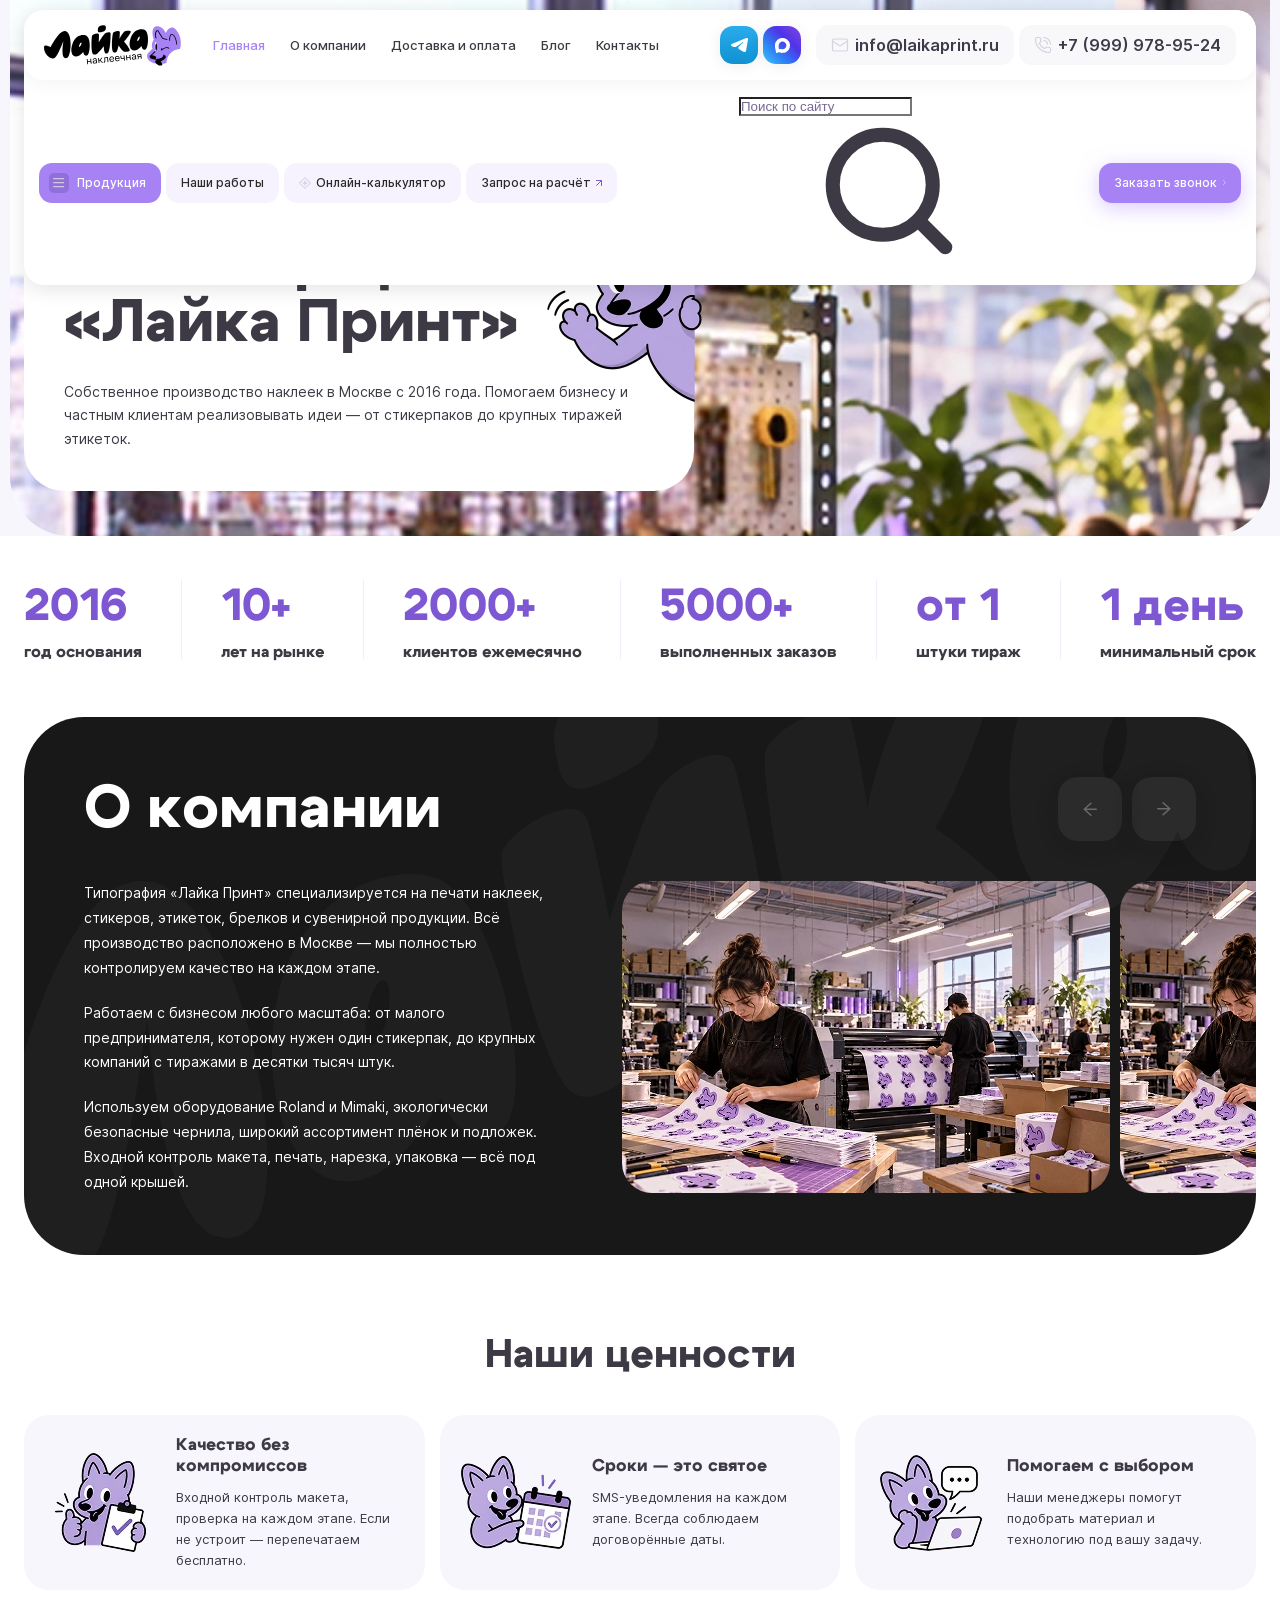
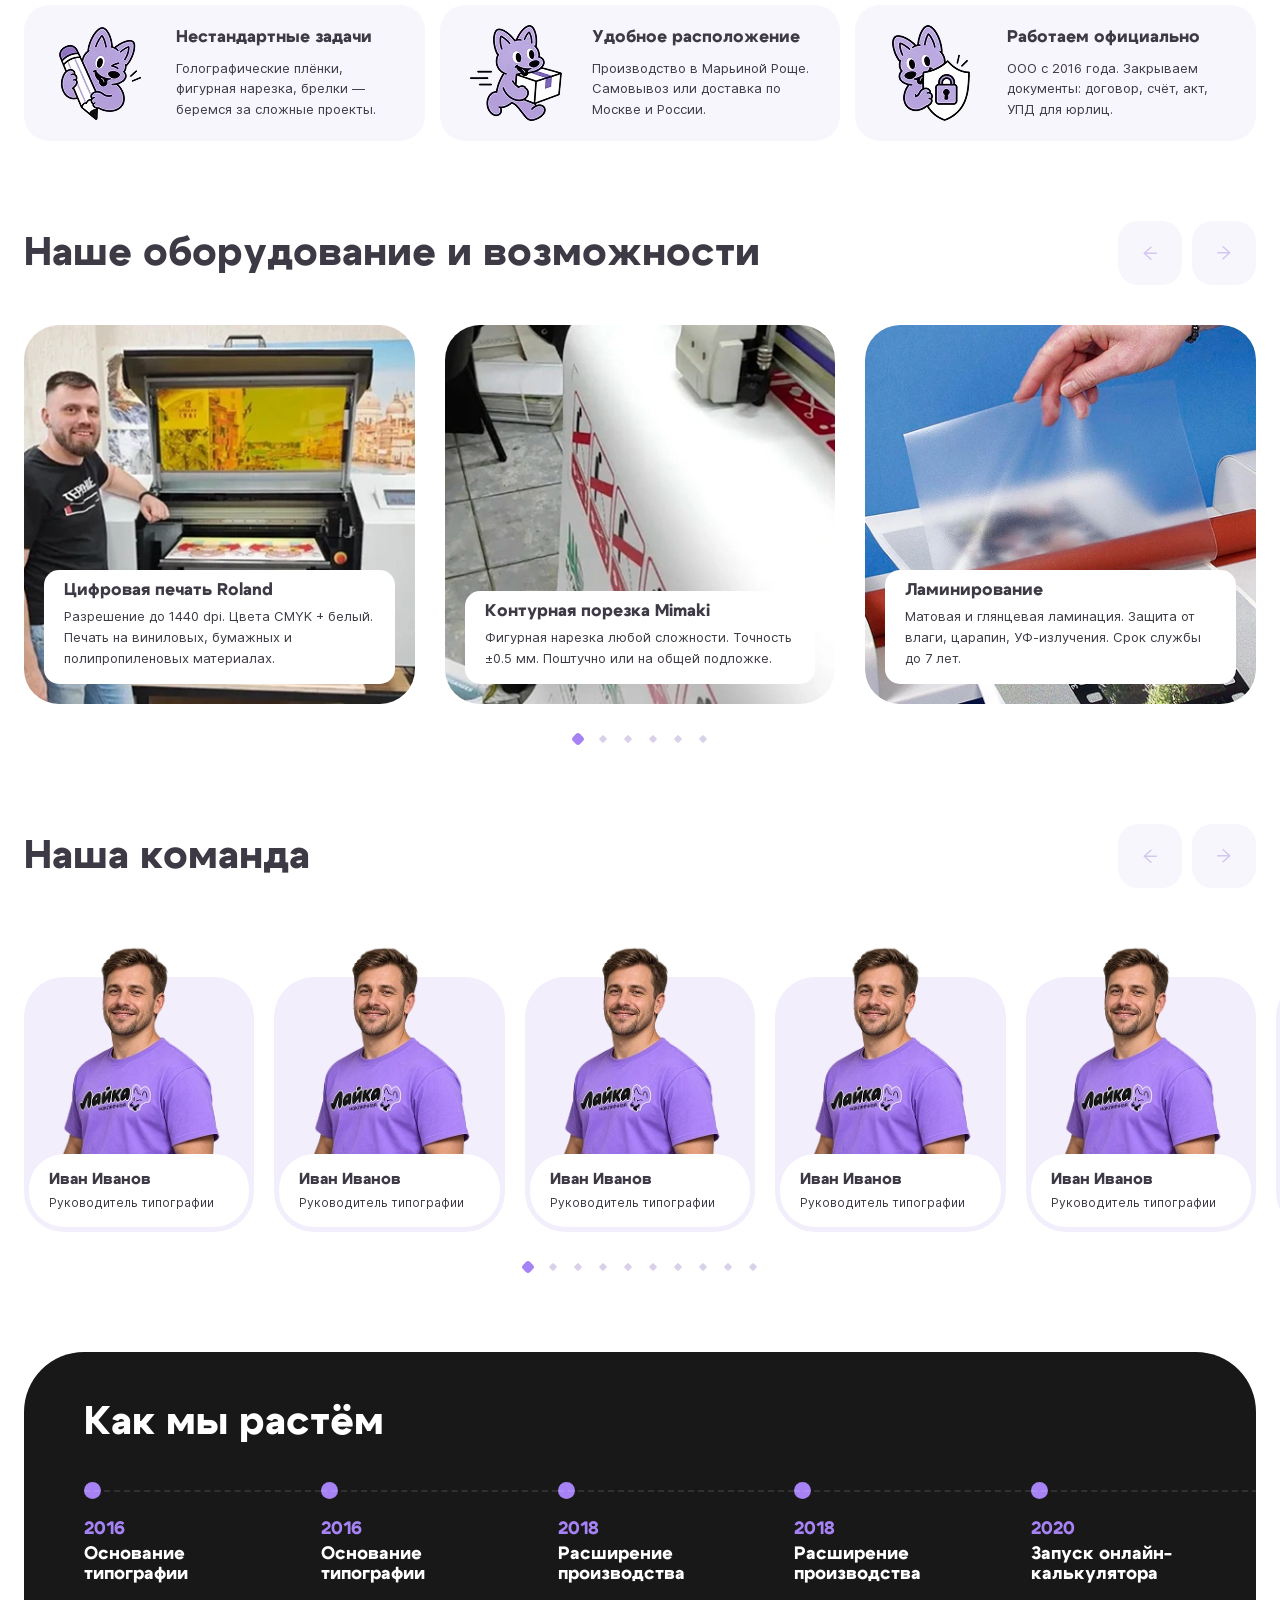
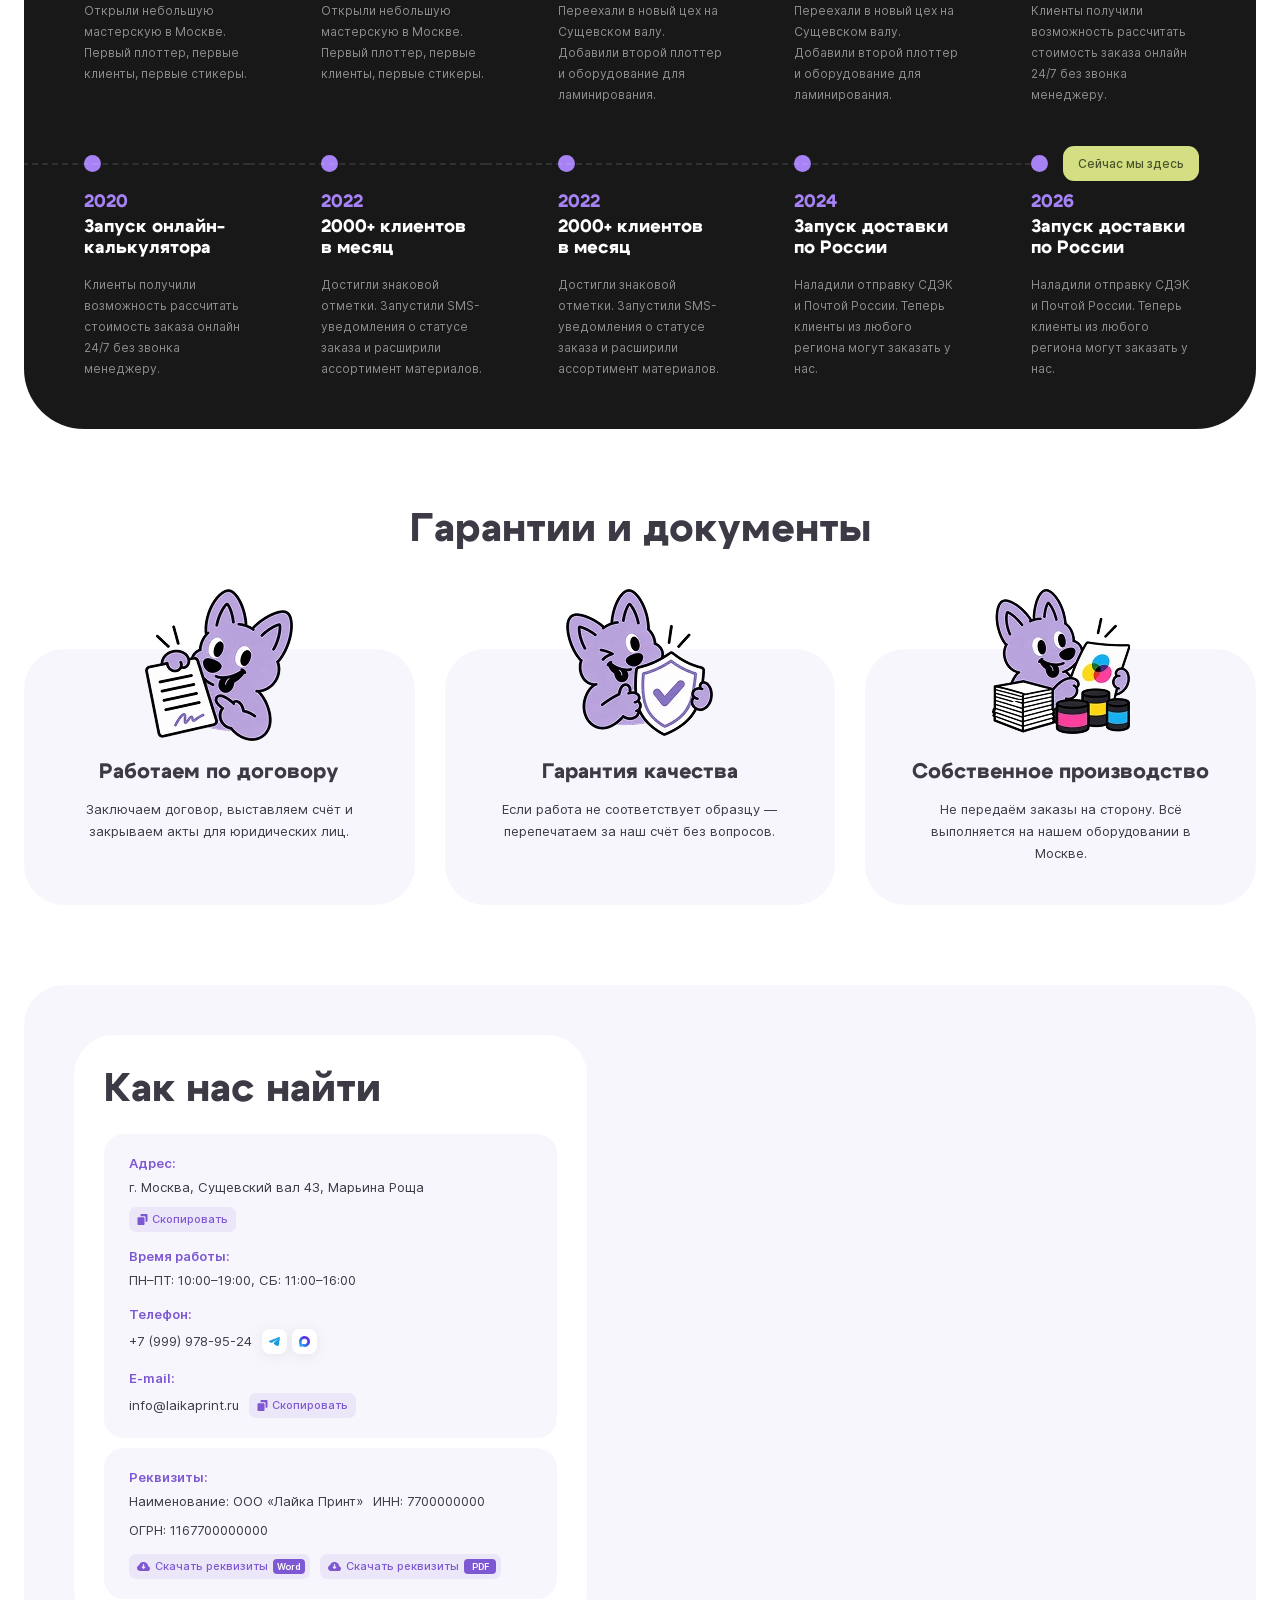
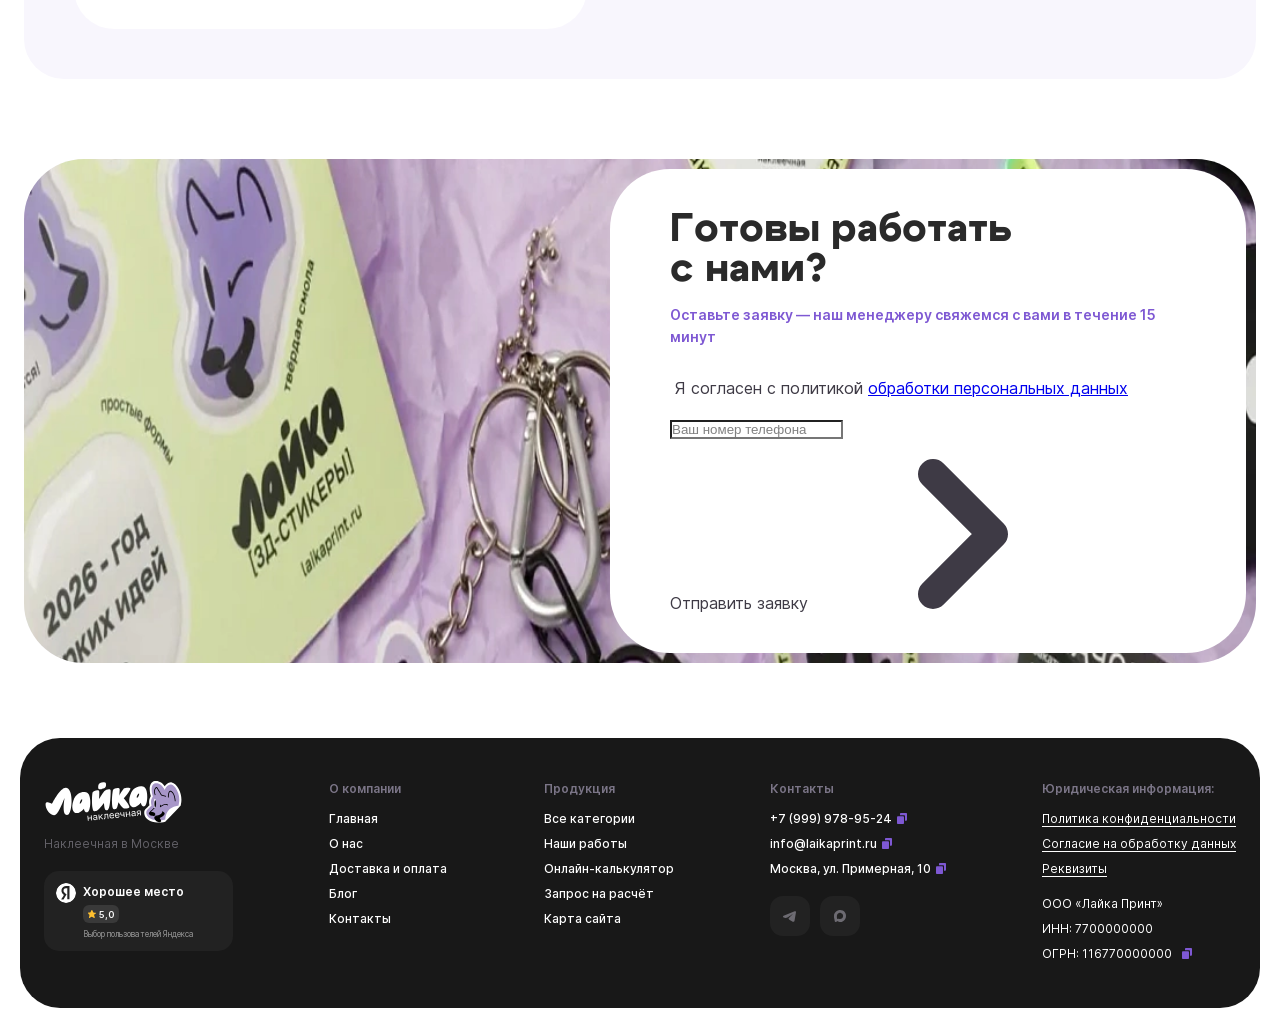
==== about.html @ 9bab4b57 "Initial commit" ====
<!DOCTYPE html>
<html lang="ru">
	<head>
		<meta http-equiv="Content-Type" content="text/html; charset=utf-8">

		<!-- Adapting the page for mobile devices -->
		<meta name="viewport" content="width=device-width, initial-scale=1, maximum-scale=1">

		<!-- Prohibition of phone number recognition -->
		<meta name="format-detection" content="telephone=no">
		<meta name="SKYPE_TOOLBAR" content ="SKYPE_TOOLBAR_PARSER_COMPATIBLE">

		<!-- Page title -->
		<title>Заголовок страницы</title>

		<!-- Meta description -->
		<meta name="description" content="">

		<!-- Meta Keywords -->
		<meta name="keywords" content="">

		<!-- Changing the color of the mobile browser panel -->
		<meta name="msapplication-TileColor" content="#6AB12F">
		<meta name="theme-color" content="#6AB12F">

		<!-- Connecting style files -->
		<link rel="stylesheet" href="css/reset.css">
		<link rel="stylesheet" href="css/swiper-bundle.min.css">
		<link rel="stylesheet" href="css/swiper.css">
		<link rel="stylesheet" href="css/fancybox.css">
		<link rel="stylesheet" href="css/styles.css">
		<link rel="stylesheet" href="assets/css/blocks/about_head.css">
		<link rel="stylesheet" href="assets/css/blocks/stats.css">
		<link rel="stylesheet" href="assets/css/blocks/about_info.css">
		<link rel="stylesheet" href="assets/css/blocks/our_values.css">
		<link rel="stylesheet" href="assets/css/blocks/equipment.css">
		<link rel="stylesheet" href="assets/css/blocks/persons.css">
		<link rel="stylesheet" href="assets/css/blocks/history.css">
		<link rel="stylesheet" href="assets/css/blocks/guarantees.css">
		<link rel="stylesheet" href="assets/css/blocks/contacts_info.css">
		<link rel="stylesheet" href="assets/css/blocks/order_form.css">
		<link rel="stylesheet" href="css/fonts.css">
	</head>

	<body>
		<div class="wrap">
			<div class="main">
				<header class="absolute">
					<div class="cont">
						<div class="data">
							<div class="top">
								<a href="/" class="logo">
									<img src="images/logo.svg" alt="">
								</a>

								<nav class="menu">
									<div class="item">
										<a class="active">Главная</a>
									</div>

									<div class="item">
										<a href="/">О компании</a>
									</div>

									<div class="item">
										<a href="/">Доставка и оплата</a>
									</div>

									<div class="item">
										<a href="/">Блог</a>
									</div>

									<div class="item">
										<a href="/">Контакты</a>
									</div>
								</nav>

								<div class="contacts">
									<div class="messengers">
										<a href="/" target="_blank" rel="noopener nofollow" class="tg_link">
											<svg class="icon"><use xlink:href="images/sprite.svg#ic_tg"></use></svg>
										</a>

										<a href="/" target="_blank" rel="noopener nofollow" class="max_link">
											<svg class="icon"><use xlink:href="images/sprite.svg#ic_max"></use></svg>
										</a>
									</div>

									<div class="email">
										<a href="mailto:info@laikaprint.ru">
											<svg class="icon"><use xlink:href="images/sprite.svg#ic_email"></use></svg>

											<span>info@laikaprint.ru</span>
										</a>
									</div>

									<div class="phone">
										<a href="tel:+7 (999) 978-95-24">
											<svg class="icon"><use xlink:href="images/sprite.svg#ic_phone"></use></svg>

											<span>+7 (999) 978-95-24</span>
										</a>
									</div>
								</div>
							</div>

							<div class="bottom">
								<div class="links">
									<div>
										<button class="link primary"  popovertarget="sub_links_modal1" style="anchor-name: --sub-links-modal-btn;">
											<div class="icon_wrap">
												<svg class="icon"><use xlink:href="images/sprite.svg#ic_menu"></use></svg>

												<svg class="icon"><use xlink:href="images/sprite.svg#ic_close"></use></svg>
											</div>

											<span>Продукция</span>
										</button>

										<div class="sub_links tabs_container" style="position-anchor: --sub-links-modal-btn;" id="sub_links_modal1" popover>
											<div class="tabs">
												<button data-content="#sub_links_tab1" data-level="level1" class="btn active">
													<span>Наклейки</span>

													<svg class="icon"><use xlink:href="images/sprite.svg#ic_arr_hor"></use></svg>
												</button>

												<button data-content="#sub_links_tab2" data-level="level1" class="btn">
													<span>Мерч и сувениры</span>

													<svg class="icon"><use xlink:href="images/sprite.svg#ic_arr_hor"></use></svg>
												</button>

												<button data-content="#sub_links_tab3" data-level="level1" class="btn">
													<span>Печать на одежде</span>

													<svg class="icon"><use xlink:href="images/sprite.svg#ic_arr_hor"></use></svg>
												</button>

												<button data-content="#sub_links_tab2" data-level="level1" class="btn">
													<span>Мерч и сувениры</span>

													<svg class="icon"><use xlink:href="images/sprite.svg#ic_arr_hor"></use></svg>
												</button>

												<button data-content="#sub_links_tab3" data-level="level1" class="btn">
													<span>Печать на одежде</span>

													<svg class="icon"><use xlink:href="images/sprite.svg#ic_arr_hor"></use></svg>
												</button>

												<button data-content="#sub_links_tab2" data-level="level1" class="btn">
													<span>Мерч и сувениры</span>

													<svg class="icon"><use xlink:href="images/sprite.svg#ic_arr_hor"></use></svg>
												</button>

												<button data-content="#sub_links_tab3" data-level="level1" class="btn">
													<span>Печать на одежде</span>

													<svg class="icon"><use xlink:href="images/sprite.svg#ic_arr_hor"></use></svg>
												</button>

												<button data-content="#sub_links_tab2" data-level="level1" class="btn">
													<span>Мерч и сувениры</span>

													<svg class="icon"><use xlink:href="images/sprite.svg#ic_arr_hor"></use></svg>
												</button>

												<button data-content="#sub_links_tab3" data-level="level1" class="btn">
													<span>Печать на одежде</span>

													<svg class="icon"><use xlink:href="images/sprite.svg#ic_arr_hor"></use></svg>
												</button>
											</div>

											<div class="tab_content level1 active" id="sub_links_tab1">
												<div class="block_head row">
													<div class="title size_s">Наклейки</div>

													<a href="/" class="all_link">
														<span>Все наклейки</span>

														<svg class="icon"><use xlink:href="images/sprite.svg#ic_arr_hor"></use></svg>
													</a>
												</div>

												<div class="grid">
													<div class="main_col">
														<div class="catalog">
															<div class="grid_row">
																<a href="/" class="category">
																	<picture class="thumb">
																		<img src="images/tmp/category_thumb1.webp" alt="" loading="lazy" class="cover">
																	</picture>

																	<div class="info">
																		<div class="name">Виниловые наклейки</div>

																		<div class="price">от 250 ₽</div>
																	</div>
																</a>

																<a href="/" class="category">
																	<picture class="thumb">
																		<img src="images/tmp/category_thumb2.webp" alt="" loading="lazy" class="cover">
																	</picture>

																	<div class="info">
																		<div class="name">Объемные 3D-наклейки со смолой</div>

																		<div class="price">от 250 ₽</div>
																	</div>
																</a>

																<a href="/" class="category">
																	<picture class="thumb">
																		<img src="images/tmp/category_thumb3.webp" alt="" loading="lazy" class="cover">
																	</picture>

																	<div class="info">
																		<div class="name">Голографические</div>

																		<div class="price">от 250 ₽</div>
																	</div>
																</a>

																<a href="/" class="category">
																	<picture class="thumb">
																		<img src="images/tmp/category_thumb4.webp" alt="" loading="lazy" class="cover">
																	</picture>

																	<div class="info">
																		<div class="name">Прозрачные</div>

																		<div class="price">от 250 ₽</div>
																	</div>
																</a>

																<a href="/" class="category">
																	<picture class="thumb">
																		<img src="images/tmp/category_thumb5.webp" alt="" loading="lazy" class="cover">
																	</picture>

																	<div class="info">
																		<div class="name">УФ-ДТФ наклейки</div>

																		<div class="price">от 250 ₽</div>
																	</div>
																</a>

																<a href="/" class="category">
																	<picture class="thumb">
																		<img src="images/tmp/category_thumb6.webp" alt="" loading="lazy" class="cover">
																	</picture>

																	<div class="info">
																		<div class="name">Наклейки с логотипом</div>

																		<div class="price">от 250 ₽</div>
																	</div>
																</a>
															</div>
														</div>

														<div class="sub_links_links">
															<div>
																<div class="title">По материалу:</div>

																<div class="items">
																	<div><a href="/">Виниловые</a></div>

																	<div><a href="/">Бумажные</a></div>

																	<div><a href="/">Ламинированные</a></div>

																	<div><a href="/">Прозрачные</a></div>

																	<div><a href="/">Голографические</a></div>

																	<div><a href="/">Светоотражающие</a></div>
																</div>
															</div>

															<div>
																<div class="title">По материалу:</div>

																<div class="items">
																	<div><a href="/">УФ-печать</a></div>

																	<div><a href="/">УФ-ДТФ</a></div>

																	<div><a href="/">Объёмные со смолой</a></div>

																	<div><a href="/">Объёмные стикерпаки</a></div>

																	<div><a href="/">Флексопечать</a></div>
																</div>
															</div>

															<div>
																<div class="title">Форма и резка:</div>

																<div class="items">
																	<div><a href="/">С контурной резкой</a></div>

																	<div><a href="/">Круглые</a></div>

																	<div><a href="/">Овальные</a></div>

																	<div><a href="/">Квадратные</a></div>
																</div>
															</div>

															<div>
																<div class="title">Форма и резка:</div>

																<div class="items">
																	<div><a href="/">Стикеры</a></div>

																	<div><a href="/">Этикетки</a></div>

																	<div><a href="/">Наклейки в рулоне</a></div>

																	<div><a href="/">На стекло и окна</a></div>

																	<div><a href="/">Для маркетплейсов и упаковки</a></div>
																</div>
															</div>
														</div>
													</div>

													<form action="" class="form">
														<picture class="image">
															<img src="images/sub_links_form_img.webp" alt="" loading="lazy">
														</picture>

														<div class="title">Не знаете, какой материал?</div>

														<div class="desc">Пришлите идею,<br> подберём за 15 минут</div>

														<div class="line">
															<div class="field">
																<input type="text" name="" value="" class="input" placeholder="Telegram или телефон">
															</div>
														</div>

														<div class="line">
															<div class="field">
																<input type="text" name="" value="" class="input" placeholder="Что хотите напечатать?">
															</div>
														</div>

														<div class="line agree">
															<div class="field">
																<label class="checkbox">
																	<input type="checkbox" name="agree">

																	<span class="check"></span>

																	<span>Я согласен с политикой <a href="/" target="_blank">обработки персональных данных</a></span>
																</label>
															</div>
														</div>

														<div class="submit">
															<button type="submit" class="submit_btn">
																<span>Отправить заявку</span>

																<span class="icon">
																	<svg><use xlink:href="images/sprite.svg#ic_arr_hor"></use></svg>
																</span>
															</button>
														</div>
													</form>
												</div>
											</div>

											<div class="tab_content level1" id="sub_links_tab2">

											</div>

											<div class="tab_content level1" id="sub_links_tab3">

											</div>
										</div>
									</div>

									<div><a href="/" class="link">
										<span>Наши работы</span>
									</a></div>

									<div><a href="/" class="link">
										<svg class="icon"><use xlink:href="images/sprite.svg#ic_calc"></use></svg>

										<span>Онлайн-калькулятор</span>
									</a></div>

									<div><a href="/" class="link">
										<span>Запрос на расчёт</span>

										<svg class="arrow"><use xlink:href="images/sprite.svg#ic_arrow_diagonal"></use></svg>
									</a></div>
								</div>

								<form action="" class="search">
									<input type="text" name="" value="" class="input" placeholder="Поиск по сайту">

									<button type="submit" class="submit_btn">
										<svg class="icon"><use xlink:href="images/sprite.svg#ic_search"></use></svg>
									</button>
								</form>

								<button class="callback_btn" data-open-modal data-modal="callback_modal">
									<span>Заказать звонок</span>

									<svg class="icon"><use xlink:href="images/sprite.svg#ic_arr_hor"></use></svg>
								</button>
							</div>
						</div>
					</div>
				</header>


				<section class="mob_header mob_header_top">
					<div class="cont">
						<a href="/" class="logo">
							<img src="images/logo.svg" alt="">
						</a>

						<a href="tel:+7 (999) 978-95-24" class="phone_link">
							<svg class="icon"><use xlink:href="images/sprite.svg#ic_phone"></use></svg>
						</a>

						<div class="messengers">
							<a href="/" target="_blank" rel="noopener nofollow" class="tg_link">
								<svg class="icon"><use xlink:href="images/sprite.svg#ic_tg"></use></svg>
							</a>

							<a href="/" target="_blank" rel="noopener nofollow" class="max_link">
								<svg class="icon"><use xlink:href="images/sprite.svg#ic_max"></use></svg>
							</a>
						</div>

						<button class="mob_menu_btn">
							<svg class="icon"><use xlink:href="images/sprite.svg#ic_menu"></use></svg>
						</button>
					</div>
				</section>


				<section class="mob_header mob_header_bottom">
					<div class="cont">
						<div class="location">
							<svg class="icon"><use xlink:href="images/sprite.svg#ic_location"></use></svg>

							<div>
								<div class="address">Москва, ул. Кожевническая, 7</div>
								<div>м. Павелецкая, с 10:00 до 19:00</div>
							</div>
						</div>

						<button class="order_btn" data-open-modal data-modal="callback_modal">
							<span>Заказать звонок</span>

							<svg class="icon"><use xlink:href="images/sprite.svg#ic_arr_hor"></use></svg>
						</button>
					</div>
				</section>


				<section class="mob_menu">
					<div class="sticky">
						<form action="" class="search">
							<input type="text" name="" value="" class="input" placeholder="Поиск по сайту">

							<button type="submit" class="submit_btn">
								<svg class="icon"><use xlink:href="images/sprite.svg#ic_search"></use></svg>
							</button>
						</form>

						<button class="close_btn">
							<svg class="icon"><use xlink:href="images/sprite.svg#ic_close"></use></svg>
						</button>
					</div>

					<div class="scroll">
						<button class="catalog_btn">
							<div class="icon">
								<svg><use xlink:href="images/sprite.svg#ic_menu"></use></svg>
							</div>

							<span>
								<span>Каталог</span>
								<small>Наша продукция, что мы делаем</small>
							</span>

							<svg class="arr"><use xlink:href="images/sprite.svg#ic_arr_hor"></use></svg>
						</button>

						<div class="menu">
							<div><a href="/">
								<span>Наши работы</span>

								<svg class="arr"><use xlink:href="images/sprite.svg#ic_arr_hor"></use></svg>
							</a></div>

							<div><a href="/">
								<span>Онлайн-калькулятор</span>

								<svg class="arr"><use xlink:href="images/sprite.svg#ic_arr_hor"></use></svg>
							</a></div>

							<div><button>
								<span>Запрос на расчёт</span>

								<svg class="arr"><use xlink:href="images/sprite.svg#ic_arr_hor"></use></svg>
							</button></div>

							<div class="divider"></div>

							<div><a href="/">
								<span>Главная</span>

								<svg class="arr"><use xlink:href="images/sprite.svg#ic_arr_hor"></use></svg>
							</a></div>

							<div><a href="/">
								<span>О компании</span>

								<svg class="arr"><use xlink:href="images/sprite.svg#ic_arr_hor"></use></svg>
							</a></div>

							<div><a href="/">
								<span>Контакты</span>

								<svg class="arr"><use xlink:href="images/sprite.svg#ic_arr_hor"></use></svg>
							</a></div>

							<div><a href="/">
								<span>Доставка и оплата</span>

								<svg class="arr"><use xlink:href="images/sprite.svg#ic_arr_hor"></use></svg>
							</a></div>

							<div><a href="/">
								<span>Блог</span>

								<svg class="arr"><use xlink:href="images/sprite.svg#ic_arr_hor"></use></svg>
							</a></div>
						</div>

						<div class="contacts">
							<div class="phone">
								<a href="tel:+7 (999) 978-95-24">
									<svg class="icon"><use xlink:href="images/sprite.svg#ic_phone2"></use></svg>

									<span>+7 (999) 978-95-24</span>

									<svg class="arr"><use xlink:href="images/sprite.svg#ic_arr_hor"></use></svg>
								</a>
							</div>

							<div class="email">
								<a href="mailto:info@laikaprint.ru">
									<svg class="icon"><use xlink:href="images/sprite.svg#ic_email2"></use></svg>

									<span>info@laikaprint.ru</span>

									<svg class="arr"><use xlink:href="images/sprite.svg#ic_arr_hor"></use></svg>
								</a>
							</div>

							<div class="location">
								<svg class="icon"><use xlink:href="images/sprite.svg#ic_location"></use></svg>

								<div>
									<span class="address">Москва, ул. Кожевническая, 7</span>

									<span>м. Павелецкая, с 10:00 до 19:00</span>
								</div>
							</div>

							<button class="btn">
								<span>Рассчитать заказ</span>

								<span class="icon">
									<svg><use xlink:href="images/sprite.svg#ic_arr_hor"></use></svg>
								</span>
							</button>
						</div>
					</div>

					<div class="catalog_inner">
						<button class="back_btn">
							<span class="icon">
								<svg><use xlink:href="images/sprite.svg#ic_arrow_hor"></use></svg>
							</span>

							<span>Вернуться назад</span>
						</button>

						<div class="items">
							<div>
								<a href="#" class="btn">
									<picture class="icon">
										<img src="images/tmp/ic_catalog_inner1.svg" alt="" loading="lazy">
									</picture>

									<span>
										<span>Наклейки</span>
										<small>Смотреть раздел</small>
									</span>

									<svg class="arr"><use xlink:href="images/sprite.svg#ic_arr_hor"></use></svg>
								</a>

								<div class="sub">
									<button class="back_btn">
										<span class="icon">
											<svg><use xlink:href="images/sprite.svg#ic_arrow_hor"></use></svg>
										</span>

										<span>Вернуться назад</span>
									</button>

									<div class="title">Наклейки</div>

									<div class="grid_row">
										<a href="/" class="category">
											<picture class="thumb">
												<img src="images/tmp/category_thumb1.webp" alt="" loading="lazy" class="cover">
											</picture>

											<div class="info">
												<div class="name">Виниловые наклейки</div>
											</div>
										</a>

										<a href="/" class="category">
											<picture class="thumb">
												<img src="images/tmp/category_thumb2.webp" alt="" loading="lazy" class="cover">
											</picture>

											<div class="info">
												<div class="name">Объемные 3D-наклейки со смолой</div>
											</div>
										</a>

										<a href="/" class="category">
											<picture class="thumb">
												<img src="images/tmp/category_thumb3.webp" alt="" loading="lazy" class="cover">
											</picture>

											<div class="info">
												<div class="name">Голографические</div>
											</div>
										</a>

										<a href="/" class="category">
											<picture class="thumb">
												<img src="images/tmp/category_thumb4.webp" alt="" loading="lazy" class="cover">
											</picture>

											<div class="info">
												<div class="name">Прозрачные</div>
											</div>
										</a>

										<a href="/" class="category">
											<picture class="thumb">
												<img src="images/tmp/category_thumb5.webp" alt="" loading="lazy" class="cover">
											</picture>

											<div class="info">
												<div class="name">УФ-ДТФ наклейки</div>
											</div>
										</a>

										<a href="/" class="category">
											<picture class="thumb">
												<img src="images/tmp/category_thumb6.webp" alt="" loading="lazy" class="cover">
											</picture>

											<div class="info">
												<div class="name">Наклейки с логотипом</div>
											</div>
										</a>
									</div>

									<div class="section">
										<div class="name">По материалу:</div>

										<div class="items">
											<div><a href="/">
												<span>Виниловые</span>

												<svg class="arr"><use xlink:href="images/sprite.svg#ic_arr_hor"></use></svg>
											</a></div>

											<div><a href="/">
												<span>Прозрачные</span>

												<svg class="arr"><use xlink:href="images/sprite.svg#ic_arr_hor"></use></svg>
											</a></div>

											<div><a href="/">
												<span>Бумажные</span>

												<svg class="arr"><use xlink:href="images/sprite.svg#ic_arr_hor"></use></svg>
											</a></div>

											<div><a href="/">
												<span>Голографические</span>

												<svg class="arr"><use xlink:href="images/sprite.svg#ic_arr_hor"></use></svg>
											</a></div>

											<div><a href="/">
												<span>Ламинированные</span>

												<svg class="arr"><use xlink:href="images/sprite.svg#ic_arr_hor"></use></svg>
											</a></div>

											<div><a href="/">
												<span>Светоотражающие</span>

												<svg class="arr"><use xlink:href="images/sprite.svg#ic_arr_hor"></use></svg>
											</a></div>
										</div>
									</div>

									<div class="section">
										<div class="name">По материалу:</div>

										<div class="items">
											<div><a href="/">
												<span>Виниловые</span>

												<svg class="arr"><use xlink:href="images/sprite.svg#ic_arr_hor"></use></svg>
											</a></div>

											<div><a href="/">
												<span>Прозрачные</span>

												<svg class="arr"><use xlink:href="images/sprite.svg#ic_arr_hor"></use></svg>
											</a></div>

											<div><a href="/">
												<span>Бумажные</span>

												<svg class="arr"><use xlink:href="images/sprite.svg#ic_arr_hor"></use></svg>
											</a></div>

											<div><a href="/">
												<span>Голографические</span>

												<svg class="arr"><use xlink:href="images/sprite.svg#ic_arr_hor"></use></svg>
											</a></div>

											<div><a href="/">
												<span>Ламинированные</span>

												<svg class="arr"><use xlink:href="images/sprite.svg#ic_arr_hor"></use></svg>
											</a></div>

											<div><a href="/">
												<span>Светоотражающие</span>

												<svg class="arr"><use xlink:href="images/sprite.svg#ic_arr_hor"></use></svg>
											</a></div>
										</div>
									</div>

									<div class="section">
										<div class="name">По материалу:</div>

										<div class="items">
											<div><a href="/">
												<span>Виниловые</span>

												<svg class="arr"><use xlink:href="images/sprite.svg#ic_arr_hor"></use></svg>
											</a></div>

											<div><a href="/">
												<span>Прозрачные</span>

												<svg class="arr"><use xlink:href="images/sprite.svg#ic_arr_hor"></use></svg>
											</a></div>

											<div><a href="/">
												<span>Бумажные</span>

												<svg class="arr"><use xlink:href="images/sprite.svg#ic_arr_hor"></use></svg>
											</a></div>

											<div><a href="/">
												<span>Голографические</span>

												<svg class="arr"><use xlink:href="images/sprite.svg#ic_arr_hor"></use></svg>
											</a></div>

											<div><a href="/">
												<span>Ламинированные</span>

												<svg class="arr"><use xlink:href="images/sprite.svg#ic_arr_hor"></use></svg>
											</a></div>

											<div><a href="/">
												<span>Светоотражающие</span>

												<svg class="arr"><use xlink:href="images/sprite.svg#ic_arr_hor"></use></svg>
											</a></div>
										</div>
									</div>
								</div>
							</div>

							<div>
								<a href="#" class="btn">
									<picture class="icon">
										<img src="images/tmp/ic_catalog_inner2.svg" alt="" loading="lazy">
									</picture>

									<span>
										<span>Визитки</span>
										<small>Смотреть раздел</small>
									</span>

									<svg class="arr"><use xlink:href="images/sprite.svg#ic_arr_hor"></use></svg>
								</a>
							</div>

							<div>
								<a href="#" class="btn">
									<picture class="icon">
										<img src="images/tmp/ic_catalog_inner3.svg" alt="" loading="lazy">
									</picture>

									<span>
										<span>Полиграфия</span>
										<small>Смотреть раздел</small>
									</span>

									<svg class="arr"><use xlink:href="images/sprite.svg#ic_arr_hor"></use></svg>
								</a>
							</div>

							<div>
								<a href="#" class="btn">
									<picture class="icon">
										<img src="images/tmp/ic_catalog_inner4.svg" alt="" loading="lazy">
									</picture>

									<span>
										<span>Коробка</span>
										<small>Смотреть раздел</small>
									</span>

									<svg class="arr"><use xlink:href="images/sprite.svg#ic_arr_hor"></use></svg>
								</a>
							</div>
						</div>
					</div>
				</section>


				<section class="about_head">
					<div class="cont">
						<div class="breadcrumbs">
							<a href="/">Главная страница</a>

							<span class="sep">/</span>

							<span class="current">Печать наклеек</span>
						</div>

						<div class="data">
							<div class="title">О типографии<br> «Лайка Принт»</div>

							<div class="desc">
								<p>Собственное производство наклеек в Москве с 2016 года. Помогаем бизнесу и частным клиентам реализовывать идеи — от стикерпаков до крупных тиражей этикеток.</p>
							</div>

							<picture class="image">
								<img src="images/about_head_img.webp" alt="" loading="lazy" class="cover">
							</picture>
						</div>
					</div>

					<picture class="bg">
						<source media="(max-width: 1023px)" srcset="images/tmp/bg_about_head_mob.webp">

						<img src="images/tmp/bg_about_head.webp" alt="" fetchpriority="high" class="cover">
					</picture>
				</section>


				<section class="stats">
					<div class="cont">
						<div class="row">
							<div class="item">
								<div class="val">2016</div>

								<div class="desc">год<br> основания</div>
							</div>

							<div class="sep"></div>

							<div class="item">
								<div class="val">10+</div>

								<div class="desc">лет<br> на рынке</div>
							</div>

							<div class="sep"></div>

							<div class="item">
								<div class="val">2000+</div>

								<div class="desc">клиентов<br> ежемесячно</div>
							</div>

							<div class="sep"></div>

							<div class="item">
								<div class="val">5000+</div>

								<div class="desc">выполненных<br> заказов</div>
							</div>

							<div class="sep"></div>

							<div class="item">
								<div class="val">от 1</div>

								<div class="desc">штуки<br> тираж</div>
							</div>

							<div class="sep"></div>

							<div class="item">
								<div class="val">1 день</div>

								<div class="desc">минимальный<br> срок</div>
							</div>
						</div>
					</div>
				</section>


				<section class="about_info block">
					<div class="cont">
						<div class="data">
							<div class="block_head row">
								<div class="title size_l">О компании</div>

								<div class="swiper-controls">
									<button class="swiper-button-prev">
										<svg class="icon"><use xlink:href="images/sprite.svg#ic_arrow_hor"></use></svg>
									</button>

									<button class="swiper-button-next">
										<svg class="icon"><use xlink:href="images/sprite.svg#ic_arrow_hor"></use></svg>
									</button>
								</div>
							</div>

							<div class="grid">
								<div class="text_block">
									<p>Типография «Лайка Принт» специализируется на печати наклеек, стикеров, этикеток, брелков и сувенирной продукции. Всё производство расположено в Москве — мы полностью контролируем качество на каждом этапе.</p>

									<p>Работаем с бизнесом любого масштаба: от малого предпринимателя, которому нужен один стикерпак, до крупных компаний с тиражами в десятки тысяч штук.</p>

									<p>Используем оборудование Roland и Mimaki, экологически безопасные чернила, широкий ассортимент плёнок и подложек. Входной контроль макета, печать, нарезка, упаковка — всё под одной крышей.</p>
								</div>

								<div class="swiper">
									<div class="swiper-wrapper">
										<div class="swiper-slide">
											<picture class="thumb">
												<img src="images/tmp/about_info_img.webp" alt="" loading="lazy" class="cover">
											</picture>
										</div>

										<div class="swiper-slide">
											<picture class="thumb">
												<img src="images/tmp/about_info_img.webp" alt="" loading="lazy" class="cover">
											</picture>
										</div>

										<div class="swiper-slide">
											<picture class="thumb">
												<img src="images/tmp/about_info_img.webp" alt="" loading="lazy" class="cover">
											</picture>
										</div>
									</div>

									<div class="swiper-pagination"></div>
								</div>
							</div>

							<picture class="bg">
								<img src="images/bg_about_info.svg" alt="" loading="lazy">
							</picture>
						</div>
					</div>
				</section>


				<section class="our_values block">
					<div class="cont">
						<div class="block_head center">
							<div class="title">Наши ценности</div>
						</div>

						<div class="grid_row">
							<div class="item">
								<picture class="icon">
									<img src="images/ic_our_values1.webp" alt="" loading="lazy">
								</picture>

								<div>
									<div class="name">Качество без компромиссов</div>

									<div class="desc">
										<p>Входной контроль макета, проверка на каждом этапе.  Если не устроит — перепечатаем бесплатно.</p>
									</div>
								</div>
							</div>

							<div class="item">
								<picture class="icon">
									<img src="images/ic_our_values2.webp" alt="" loading="lazy">
								</picture>

								<div>
									<div class="name">Сроки — это святое</div>

									<div class="desc">
										<p>SMS-уведомления на каждом этапе. Всегда соблюдаем договорённые даты.</p>
									</div>
								</div>
							</div>

							<div class="item">
								<picture class="icon">
									<img src="images/ic_our_values3.webp" alt="" loading="lazy">
								</picture>

								<div>
									<div class="name">Помогаем с выбором</div>

									<div class="desc">
										<p>Наши менеджеры помогут подобрать материал и технологию под вашу задачу.</p>
									</div>
								</div>
							</div>

							<div class="item">
								<picture class="icon">
									<img src="images/ic_our_values4.webp" alt="" loading="lazy">
								</picture>

								<div>
									<div class="name">Нестандартные задачи</div>

									<div class="desc">
										<p>Голографические плёнки, фигурная нарезка, брелки — беремся за сложные проекты.</p>
									</div>
								</div>
							</div>

							<div class="item">
								<picture class="icon">
									<img src="images/ic_our_values5.webp" alt="" loading="lazy">
								</picture>

								<div>
									<div class="name">Удобное расположение</div>

									<div class="desc">
										<p>Производство в Марьиной Роще. Самовывоз или доставка по Москве и России.</p>
									</div>
								</div>
							</div>

							<div class="item">
								<picture class="icon">
									<img src="images/ic_our_values6.webp" alt="" loading="lazy">
								</picture>

								<div>
									<div class="name">Работаем официально</div>

									<div class="desc">
										<p>ООО с 2016 года. Закрываем документы: договор, счёт, акт, УПД для юрлиц.</p>
									</div>
								</div>
							</div>
						</div>
					</div>
				</section>


				<section class="equipment block">
					<div class="cont">
						<div class="block_head row">
							<div class="title">Наше оборудование и возможности</div>

							<div class="swiper-controls">
								<button class="swiper-button-prev">
									<svg class="icon"><use xlink:href="images/sprite.svg#ic_arrow_hor"></use></svg>
								</button>

								<button class="swiper-button-next">
									<svg class="icon"><use xlink:href="images/sprite.svg#ic_arrow_hor"></use></svg>
								</button>
							</div>
						</div>

						<div class="swiper">
							<div class="swiper-wrapper">
								<div class="swiper-slide">
									<div class="item">
										<picture class="thumb">
											<img src="images/tmp/equipment_thumb1.webp" alt="" loading="lazy" class="cover">
										</picture>

										<div class="info">
											<div class="name">Цифровая печать Roland</div>

											<div class="desc">
												<p>Разрешение до 1440 dpi. Цвета CMYK + белый. Печать на виниловых, бумажных и полипропиленовых материалах.</p>
											</div>
										</div>
									</div>
								</div>

								<div class="swiper-slide">
									<div class="item">
										<picture class="thumb">
											<img src="images/tmp/equipment_thumb2.webp" alt="" loading="lazy" class="cover">
										</picture>

										<div class="info">
											<div class="name">Контурная порезка Mimaki</div>

											<div class="desc">
												<p>Фигурная нарезка любой сложности. Точность ±0.5 мм. Поштучно или на общей подложке.</p>
											</div>
										</div>
									</div>
								</div>

								<div class="swiper-slide">
									<div class="item">
										<picture class="thumb">
											<img src="images/tmp/equipment_thumb3.webp" alt="" loading="lazy" class="cover">
										</picture>

										<div class="info">
											<div class="name">Ламинирование</div>

											<div class="desc">
												<p>Матовая и глянцевая ламинация. Защита от влаги, царапин, УФ-излучения. Срок службы до 7 лет.</p>
											</div>
										</div>
									</div>
								</div>

								<div class="swiper-slide">
									<div class="item">
										<picture class="thumb">
											<img src="images/tmp/equipment_thumb1.webp" alt="" loading="lazy" class="cover">
										</picture>

										<div class="info">
											<div class="name">Цифровая печать Roland</div>

											<div class="desc">
												<p>Разрешение до 1440 dpi. Цвета CMYK + белый. Печать на виниловых, бумажных и полипропиленовых материалах.</p>
											</div>
										</div>
									</div>
								</div>

								<div class="swiper-slide">
									<div class="item">
										<picture class="thumb">
											<img src="images/tmp/equipment_thumb2.webp" alt="" loading="lazy" class="cover">
										</picture>

										<div class="info">
											<div class="name">Контурная порезка Mimaki</div>

											<div class="desc">
												<p>Фигурная нарезка любой сложности. Точность ±0.5 мм. Поштучно или на общей подложке.</p>
											</div>
										</div>
									</div>
								</div>

								<div class="swiper-slide">
									<div class="item">
										<picture class="thumb">
											<img src="images/tmp/equipment_thumb3.webp" alt="" loading="lazy" class="cover">
										</picture>

										<div class="info">
											<div class="name">Ламинирование</div>

											<div class="desc">
												<p>Матовая и глянцевая ламинация. Защита от влаги, царапин, УФ-излучения. Срок службы до 7 лет.</p>
											</div>
										</div>
									</div>
								</div>
							</div>

							<div class="swiper-pagination"></div>
						</div>
					</div>
				</section>


				<section class="persons block">
					<div class="cont">
						<div class="block_head row">
							<div class="title">Наша команда</div>

							<div class="swiper-controls">
								<button class="swiper-button-prev">
									<svg class="icon"><use xlink:href="images/sprite.svg#ic_arrow_hor"></use></svg>
								</button>

								<button class="swiper-button-next">
									<svg class="icon"><use xlink:href="images/sprite.svg#ic_arrow_hor"></use></svg>
								</button>
							</div>
						</div>

						<div class="swiper">
							<div class="swiper-wrapper">
								<div class="swiper-slide">
									<div class="person">
										<picture class="photo">
											<img src="images/tmp/person_photo.webp" alt="" loading="lazy">
										</picture>

										<div class="info">
											<div class="name">Иван Иванов</div>

											<div class="post">Руководитель типографии</div>
										</div>
									</div>
								</div>

								<div class="swiper-slide">
									<div class="person">
										<picture class="photo">
											<img src="images/tmp/person_photo.webp" alt="" loading="lazy">
										</picture>

										<div class="info">
											<div class="name">Иван Иванов</div>

											<div class="post">Руководитель типографии</div>
										</div>
									</div>
								</div>

								<div class="swiper-slide">
									<div class="person">
										<picture class="photo">
											<img src="images/tmp/person_photo.webp" alt="" loading="lazy">
										</picture>

										<div class="info">
											<div class="name">Иван Иванов</div>

											<div class="post">Руководитель типографии</div>
										</div>
									</div>
								</div>

								<div class="swiper-slide">
									<div class="person">
										<picture class="photo">
											<img src="images/tmp/person_photo.webp" alt="" loading="lazy">
										</picture>

										<div class="info">
											<div class="name">Иван Иванов</div>

											<div class="post">Руководитель типографии</div>
										</div>
									</div>
								</div>

								<div class="swiper-slide">
									<div class="person">
										<picture class="photo">
											<img src="images/tmp/person_photo.webp" alt="" loading="lazy">
										</picture>

										<div class="info">
											<div class="name">Иван Иванов</div>

											<div class="post">Руководитель типографии</div>
										</div>
									</div>
								</div>

								<div class="swiper-slide">
									<div class="person">
										<picture class="photo">
											<img src="images/tmp/person_photo.webp" alt="" loading="lazy">
										</picture>

										<div class="info">
											<div class="name">Иван Иванов</div>

											<div class="post">Руководитель типографии</div>
										</div>
									</div>
								</div>

								<div class="swiper-slide">
									<div class="person">
										<picture class="photo">
											<img src="images/tmp/person_photo.webp" alt="" loading="lazy">
										</picture>

										<div class="info">
											<div class="name">Иван Иванов</div>

											<div class="post">Руководитель типографии</div>
										</div>
									</div>
								</div>

								<div class="swiper-slide">
									<div class="person">
										<picture class="photo">
											<img src="images/tmp/person_photo.webp" alt="" loading="lazy">
										</picture>

										<div class="info">
											<div class="name">Иван Иванов</div>

											<div class="post">Руководитель типографии</div>
										</div>
									</div>
								</div>

								<div class="swiper-slide">
									<div class="person">
										<picture class="photo">
											<img src="images/tmp/person_photo.webp" alt="" loading="lazy">
										</picture>

										<div class="info">
											<div class="name">Иван Иванов</div>

											<div class="post">Руководитель типографии</div>
										</div>
									</div>
								</div>

								<div class="swiper-slide">
									<div class="person">
										<picture class="photo">
											<img src="images/tmp/person_photo.webp" alt="" loading="lazy">
										</picture>

										<div class="info">
											<div class="name">Иван Иванов</div>

											<div class="post">Руководитель типографии</div>
										</div>
									</div>
								</div>
							</div>

							<div class="swiper-pagination"></div>
						</div>
					</div>
				</section>


				<section class="history block">
					<div class="cont">
						<div class="data">
							<div class="block_head">
								<div class="title">Как мы растём</div>
							</div>

							<div class="grid_row">
								<div class="item">
									<div class="year">2016</div>

									<div class="name">Основание<br> типографии</div>

									<div class="desc">
										<p>Открыли небольшую мастерскую в Москве. Первый плоттер, первые клиенты, первые стикеры.</p>
									</div>
								</div>

								<div class="item">
									<div class="year">2016</div>

									<div class="name">Основание типографии</div>

									<div class="desc">
										<p>Открыли небольшую мастерскую в Москве. Первый плоттер, первые клиенты, первые стикеры.</p>
									</div>
								</div>

								<div class="item">
									<div class="year">2018</div>

									<div class="name">Расширение<br> производства</div>

									<div class="desc">
										<p>Переехали в новый цех на Сущевском валу. Добавили второй плоттер и оборудование для ламинирования.</p>
									</div>
								</div>

								<div class="item">
									<div class="year">2018</div>

									<div class="name">Расширение<br> производства</div>

									<div class="desc">
										<p>Переехали в новый цех на Сущевском валу. Добавили второй плоттер и оборудование для ламинирования.</p>
									</div>
								</div>

								<div class="item">
									<div class="year">2020</div>

									<div class="name">Запуск онлайн-<br>калькулятора</div>

									<div class="desc">
										<p>Клиенты получили возможность рассчитать стоимость заказа онлайн 24/7 без звонка менеджеру.</p>
									</div>
								</div>

								<div class="item">
									<div class="year">2020</div>

									<div class="name">Запуск онлайн-<br>калькулятора</div>

									<div class="desc">
										<p>Клиенты получили возможность рассчитать стоимость заказа онлайн 24/7 без звонка менеджеру.</p>
									</div>
								</div>

								<div class="item">
									<div class="year">2022</div>

									<div class="name">2000+ клиентов<br> в месяц</div>

									<div class="desc">
										<p>Достигли знаковой отметки. Запустили SMS-уведомления о статусе заказа и расширили ассортимент материалов.</p>
									</div>
								</div>

								<div class="item">
									<div class="year">2022</div>

									<div class="name">2000+ клиентов<br> в месяц</div>

									<div class="desc">
										<p>Достигли знаковой отметки. Запустили SMS-уведомления о статусе заказа и расширили ассортимент материалов.</p>
									</div>
								</div>

								<div class="item">
									<div class="year">2024</div>

									<div class="name">Запуск доставки<br> по России</div>

									<div class="desc">
										<p>Наладили отправку СДЭК и Почтой России. Теперь клиенты из любого региона могут заказать у нас.</p>
									</div>
								</div>

								<div class="item">
									<div class="now">Сейчас мы здесь</div>

									<div class="year">2026</div>

									<div class="name">Запуск доставки<br> по России</div>

									<div class="desc">
										<p>Наладили отправку СДЭК и Почтой России. Теперь клиенты из любого региона могут заказать у нас.</p>
									</div>
								</div>
							</div>
						</div>
					</div>
				</section>


				<section class="guarantees block">
					<div class="cont">
						<div class="block_head center">
							<div class="title">Гарантии и документы</div>
						</div>

						<div class="grid_row">
							<div class="item">
								<picture class="icon">
									<img src="images/ic_guarantees1.webp" alt="" loading="lazy">
								</picture>

								<div class="name">Работаем по договору</div>

								<div class="desc">Заключаем договор, выставляем счёт и закрываем акты для юридических лиц.</div>
							</div>

							<div class="item">
								<picture class="icon">
									<img src="images/ic_guarantees2.webp" alt="" loading="lazy">
								</picture>

								<div class="name">Гарантия качества</div>

								<div class="desc">Если работа не соответствует образцу — перепечатаем за наш счёт без вопросов.</div>
							</div>

							<div class="item">
								<picture class="icon">
									<img src="images/ic_guarantees3.webp" alt="" loading="lazy">
								</picture>

								<div class="name">Собственное производство</div>

								<div class="desc">Не передаём заказы на сторону. Всё выполняется на нашем оборудовании в Москве.</div>
							</div>
						</div>
					</div>
				</section>


				<secion class="contacts_info block">
					<div class="cont">
						<div class="data">
							<div class="info">
								<div class="title">Как нас найти</div>

								<div class="section">
									<div class="item">
										<div class="label">Адрес:</div>

										<div class="val">
											<span>г. Москва, Сущевский<br> вал 43, Марьина Роща</span>

											<button class="copy_btn" data-copy="г. Москва, Сущевский вал 43, Марьина Роща">
												<svg class="icon"><use xlink:href="images/sprite.svg#ic_copy"></use></svg>

												<span>Скопировать</span>
											</button>
										</div>
									</div>

									<div class="item">
										<div class="label">Время работы:</div>

										<div class="val">
											<span>ПН–ПТ: 10:00–19:00, СБ: 11:00–16:00</span>
										</div>
									</div>

									<div class="item">
										<div class="label">Телефон:</div>

										<div class="val">
											<a href="tel:+7 (999) 978-95-24">+7 (999) 978-95-24</a>

											<div class="messengers">
												<a href="/" target="_blank" rel="noopener nofollow" class="tg_link">
													<img class="icon" src="images/ic_tg.svg" alt="" loading="lazy">
												</a>

												<a href="/" target="_blank" rel="noopener nofollow" class="max_link">
													<img class="icon" src="images/ic_max.svg" alt="" loading="lazy">
												</a>
											</div>
										</div>
									</div>

									<div class="item">
										<div class="label">E-mail:</div>

										<div class="val">
											<a href="mailto:info@laikaprint.ru">info@laikaprint.ru</a>

											<button class="copy_btn" data-copy="info@laikaprint.ru">
												<svg class="icon"><use xlink:href="images/sprite.svg#ic_copy"></use></svg>

												<span>Скопировать</span>
											</button>
										</div>
									</div>
								</div>

								<div class="section">
									<div class="item">
										<div class="label">Реквизиты:</div>

										<div class="val">
											<div>Наименование: ООО «Лайка Принт»</div>

											<div>ИНН: 7700000000</div>

											<div>ОГРН: 1167700000000</div>
										</div>
									</div>

									<div class="download">
										<div><a href="/" download>
											<svg class="icon"><use xlink:href="images/sprite.svg#ic_download"></use></svg>

											<span>Скачать реквизиты</span>

											<span class="type">Word</span>
										</a></div>

										<div><a href="/" download>
											<svg class="icon"><use xlink:href="images/sprite.svg#ic_download"></use></svg>

											<span>Скачать реквизиты</span>

											<span class="type">PDF</span>
										</a></div>
									</div>
								</div>
							</div>

							<div class="map">

							</div>
						</div>
					</div>
				</secion>


				<section class="order_form">
					<div class="cont">
						<div class="data">
							<form action="" class="form">
								<div class="title">Готовы работать<br> с нами?</div>

								<div class="desc">Оставьте заявку — наш менеджеру свяжемся с вами в течение 15 минут</div>

								<div class="line agree">
									<div class="field">
										<label class="checkbox">
											<input type="checkbox" name="agree">

											<span class="check"></span>

											<span>Я согласен с политикой <a href="/" target="_blank">обработки персональных данных</a></span>
										</label>
									</div>
								</div>

								<div class="line">
									<div class="field">
										<input type="tel" name="" value="" class="input" placeholder="Ваш номер телефона">
									</div>
								</div>

								<div class="submit">
									<button type="submit" class="submit_btn">
										<span>Отправить заявку</span>

										<span class="icon">
											<svg><use xlink:href="images/sprite.svg#ic_arr_hor"></use></svg>
										</span>
									</button>
								</div>
							</form>

							<picture class="image">
								<source media="(max-width: 1023px)" srcset="images/tmp/bg_order_form_mob.webp">

								<img src="images/tmp/bg_order_form.webp" alt="" loading="lazy" class="cover">
							</picture>
						</div>
					</div>
				</section>
			</div>


			<footer>
				<div class="data">
					<div class="cont">
						<div class="info">
							<div class="logo">
								<img src="images/logo_white.svg" alt="">

								<span>Наклеечная в Москве</span>
							</div>

							<a href="/" class="ya_rating" target="_blank" rel="noopener nofollow">
								<picture class="logo_img">
									<img src="images/ya_rating_logo.svg" alt="" loading="lazy">
								</picture>

								<div>
									<div class="name">Хорошее место</div>

									<div class="rating">
										<svg class="icon"><use xlink:href="images/sprite.svg#ic_star"></use></svg>

										<span>5,0</span>
									</div>

									<div class="desc">Выбор пользователей Яндекса</div>
								</div>
							</a>
						</div>

						<div class="menu">
							<div class="title">О компании</div>

							<div class="items">
								<div><a href="/">Главная</a></div>

								<div><a href="/">О нас</a></div>

								<div><a href="/">Доставка и оплата</a></div>

								<div><a href="/">Блог</a></div>

								<div><a href="/">Контакты</a></div>
							</div>
						</div>

						<div class="menu">
							<div class="title">Продукция</div>

							<div class="items">
								<div><a href="/">Все категории</a></div>

								<div><a href="/">Наши работы</a></div>

								<div><a href="/">Онлайн-калькулятор</a></div>

								<div><a href="/">Запрос на расчёт</a></div>

								<div><a href="/">Карта сайта</a></div>
							</div>
						</div>

						<div class="contacts">
							<div class="title">Контакты</div>

							<div class="phone">
								<a href="tel:+7 (999) 978-95-24">+7 (999) 978-95-24</a>

								<button class="copy_btn" data-copy="+7 (999) 978-95-24">
									<svg class="icon"><use xlink:href="images/sprite.svg#ic_copy"></use></svg>
								</button>
							</div>

							<div class="email">
								<a href="mailto:info@laikaprint.ru">info@laikaprint.ru</a>

								<button class="copy_btn" data-copy="info@laikaprint.ru">
									<svg class="icon"><use xlink:href="images/sprite.svg#ic_copy"></use></svg>
								</button>
							</div>

							<div class="address">
								<span>Москва, ул. Примерная, 10</span>

								<button class="copy_btn" data-copy="Москва, ул. Примерная, 10">
									<svg class="icon"><use xlink:href="images/sprite.svg#ic_copy"></use></svg>
								</button>
							</div>

							<div class="messengers">
								<a href="/" target="_blank" rel="noopener nofollow" class="tg_link">
									<svg class="icon"><use xlink:href="images/sprite.svg#ic_tg"></use></svg>
								</a>

								<a href="/" target="_blank" rel="noopener nofollow" class="max_link">
									<svg class="icon"><use xlink:href="images/sprite.svg#ic_max"></use></svg>
								</a>
							</div>
						</div>

						<div class="legal">
							<div class="title">Юридическая информация:</div>

							<div class="links">
								<div><a href="/">Политика конфиденциальности</a></div>

								<div><a href="/">Согласие на обработку данных</a></div>

								<div><a href="/">Реквизиты</a></div>
							</div>

							<div class="requisites">
								<div>
									<span>ООО «Лайка Принт»</span>
								</div>

								<div>
									<span>ИНН: 7700000000</span>
								</div>

								<div>
									<span>ОГРН: 116770000000</span>

									<button class="copy_btn" data-copy="116770000000">
										<svg class="icon"><use xlink:href="images/sprite.svg#ic_copy"></use></svg>
									</button>
								</div>
							</div>
						</div>
					</div>
				</div>
			</footer>


			<div class="overlay"></div>
		</div>


		<dialog class="modal" id="callback_modal">
			<div class="wrapper">
				<div class="inner">
					<button class="close_btn" data-close-modal>
						<svg class="icon"><use xlink:href="images/sprite.svg#ic_close"></use></svg>
					</button>

					<div class="modal_title">Заказать звонок</div>

					<div class="modal_desc">
						<p>Оставьте свои контактные данные, и мы свяжемся с вами в ближайшее время</p>
					</div>

					<form action="" class="form">
						<div class="line">
							<div class="field">
								<input type="tel" name="" value="" class="input" placeholder="Ваш номер телефона">
							</div>
						</div>

						<div class="line agree">
							<div class="field">
								<label class="checkbox">
									<input type="checkbox" name="agree">

									<span class="check"></span>

									<span>Я согласен с политикой <a href="/" target="_blank">обработки персональных данных</a></span>
								</label>
							</div>
						</div>

						<div class="submit">
							<button type="submit" class="submit_btn">
								<span>Отправить заявку</span>

								<span class="icon">
									<svg><use xlink:href="images/sprite.svg#ic_arr_hor"></use></svg>
								</span>
							</button>
						</div>
					</form>
				</div>
			</div>
		</dialog>


		<!-- Connecting javascript files -->
		<script src="js/jquery-3.7.1.min.js"></script>
		<script src="js/functions.js"></script>
		<script src="js/swiper-bundle.min.js"></script>
		<script src="js/maska.min.js"></script>
		<script src="js/fancybox.js"></script>
		<script src="js/scripts.js"></script>
	</body>
</html>
---- css/styles.css ----
/*-------------------
    Global styles
-------------------*/
:root
{
    --bg: #fff;
    --bg_dark: #181818;
    --bg_grey: #f8f8fa;
    --bg_primary_soft: #f8f6fd;
    --cont_padding: 24px;
    --cont_padding_double: calc(var(--cont_padding) * 2);
    --cont_padding_half: calc(var(--cont_padding) * .5);
    --content_width: 1290px;
    --scroll_width: 17px;
    --custom_scroll_width: 10px;
    --custom_scroll_height: 10px;
    --custom_scroll_border_radius: 0;
    --custom_scroll_scrollbar_color: var(--bg);
    --custom_scroll_scrollbar_thumb_color: var(--primary_strong_color);
    --primary_color: #a682f5;
    --primary_strong_color: #7e58d3;
    --secondary_color: #d3df82;
    --dark_color: #3e3a45;
    --light_color: #fff;
    --grey_color: #828282;
    --font_size_l: 18px;
    --font_size: 16px;
    --font_size_s: 14px;
    --font_size_xs: 12px;
    --font_size_xxs: 10px;
    --font_size_title_l: 60px;
    --font_size_title: 40px;
    --font_size_title_s: 30px;
    --font_family_primary: 'Inter', 'Arial', sans-serif;
    --font_family_secondary: 'Cygre', 'Arial', sans-serif;
    --block_head_offset: 40px;
    --block_padding_l: 50px;
    --block_padding: 40px;
    --block_padding_s: 30px;
    --outside_gap: 80px;
    --outside_gap_s: 60px;
    --inner_gap_l: 25px;
    --inner_gap: 20px;
    --inner_gap_s: 15px;
    --inner_gap_xs: 10px;
    --inner_gap_xxs: 5px;
    --border_radius_max: 100px;
    --border_radius_xl: 60px;
    --border_radius_l: 40px;
    --border_radius: 20px;
    --border_radius_s: 13px;
    --zero_px: calc(0 * 1px);
}


::selection
{
    color: var(--light_color);
    background: var(--primary_color);
}

::-moz-selection
{
    color: var(--light_color);
    background: var(--primary_color);
}


html
{
    height: 100%;
    min-height: -moz-available;
    min-height: -webkit-fill-available;
    min-height:         fill-available;
}


body
{
    height: 100%;
    min-height: -moz-available;
    min-height: -webkit-fill-available;
    min-height:         fill-available;

    font-family: var(--font_family_primary);
    font-size: var(--font_size);
    font-weight: 400;
    line-height: normal;

    color: var(--dark_color);


    &.lock
    {
        overflow: clip;
    }
}


button
{
    display: inline-block;

    font-family: inherit;
    font-size: inherit;
    font-weight: inherit;
    line-height: inherit;
    letter-spacing: inherit;

    cursor: pointer;
    vertical-align: top;

    color: inherit;
    border: none;
    background: none;
}


.wrap
{
    position: relative;

    display: flex;
    overflow: clip;
    flex-direction: column;

    min-height: 100%;

    background: var(--bg);


    & > .main
    {
        position: relative;

        display: flex;
        flex: 1 0 auto;
        flex-direction: column;
    }
}


.cont
{
    width: 100%;
    max-width: calc(var(--content_width) + var(--cont_padding_double));
    margin-inline: auto;
    padding-inline: var(--cont_padding);
}



.block
{
    margin-bottom: var(--outside_gap);


    &.s_m
    {
        margin-bottom: var(--outside_gap_s);
    }
}


img.cover
{
    display: block;

    width: 100%;
    height: 100%;

    border-radius: inherit;

    object-fit: cover;
}



/*-------------------
    Custom scroll
-------------------*/
@media (hover: hover)
{
    html ::-webkit-scrollbar
    {
        width: var(--custom_scroll_width);
        height: var(--custom_scroll_height);

        border-radius: var(--custom_scroll_border_radius);
        background-color: var(--bg);
    }


    html ::-webkit-scrollbar-thumb
    {
        border-radius: var(--custom_scroll_border_radius);
        background-color: var(--custom_scroll_scrollbar_thumb_color);
    }
}



/*--------------
    Grid row
--------------*/
.grid_row
{
    display: flex;
    align-content: stretch;
    align-items: stretch;
    flex-wrap: wrap;
    justify-content: flex-start;

    margin-bottom: calc(var(--gap_y) * -1);
    margin-left: calc(var(--gap_x) * -1);

    --items_per_line: 3;
    --gap_x: var(--inner_gap);
    --gap_y: var(--inner_gap);


    &.centered
    {
        justify-content: center;
    }


    & > *
    {
        width: calc(100% / var(--items_per_line) * var(--width_multiplier, 1) - var(--gap_x));
        margin-bottom: var(--gap_y);
        margin-left: var(--gap_x);
    }
}



/*--------------
    More btn
--------------*/
.more_btn
{
    display: flex;
    align-content: center;
    align-items: center;
    flex-wrap: wrap;
    justify-content: center;
    gap: var(--inner_gap_xxs);

    width: fit-content;
    height: 50px;
    margin-inline: auto;
    margin-top: var(--inner_gap_l);
    padding-inline: var(--inner_gap_l);

    font-size: var(--font_size_xs);
    font-weight: 500;

    color: var(--light_color);
    border-radius: var(--border_radius_s);
    background: var(--primary_color);


    .icon
    {
        display: block;

        width: 4px;
        height: 6px;

        color: #d3beff;
    }
}



/*----------
    Tabs
----------*/
.tabs
{
    display: flex;
    align-content: stretch;
    align-items: stretch;
    flex-wrap: wrap;
    justify-content: flex-start;
    gap: 56px;

    margin-bottom: 45px;
    padding-inline: var(--outside_gap_s);


    .btn
    {
        font-family: var(--font_family_secondary);
        font-size: var(--font_size_title);
        font-weight: 800;
        line-height: 102.5%;

        transition: opacity .2s linear;

        opacity: .4;


        &.active
        {
            opacity: 1;
        }
    }
}


.tab_content
{
    display: none;

    opacity: 0;


    &.active
    {
        display: block;

        transition: opacity .35s linear, display .35s allow-discrete;

        opacity: 1;


        @starting-style
        {
            opacity: 0;
        }
    }
}



/*---------------
    Accordion
---------------*/
.accordion
{
    display: flex;
    flex-direction: column;
    gap: var(--inner_gap_xs);
}


.accordion_item
{
    border-radius: 22px;
    background: var(--bg_primary_soft);


    .head
    {
        display: flex;
        align-content: center;
        align-items: center;
        flex-wrap: wrap;
        justify-content: space-between;
        gap: var(--inner_gap);

        padding-block: var(--inner_gap_xs);
        padding-inline: var(--inner_gap_l) var(--inner_gap_xs);

        cursor: pointer;


        .title
        {
            width: calc(100% - 40px - var(--inner_gap));

            font-family: var(--font_family_secondary);
            font-size: var(--font_size_l);
            font-weight: 800;
            line-height: 155.556%;

            transition: color .2s linear;

            color: #504960;
        }


        .icon
        {
            display: flex;
            align-content: center;
            align-items: center;
            flex-wrap: wrap;
            justify-content: center;

            width: 40px;

            color: var(--light_color);
            border-radius: var(--border_radius_s);
            background: var(--primary_strong_color);

            aspect-ratio: 1 / 1;


            svg
            {
                display: block;

                width: 16px;

                transition: transform .2s linear;

                aspect-ratio: 1 / 1;
            }
        }


        @media (hover: hover) and (pointer: fine)
        {
            &:hover
            {
                .title
                {
                    color: var(--primary_strong_color);
                }
            }
        }
    }


    .data
    {
        display: none;

        padding-block: 0 var(--inner_gap_l);
        padding-inline: var(--inner_gap_l);


        .text_block
        {
            width: 764px;
            max-width: 100%;

            line-height: 184.615%;
        }
    }


    &.active
    {
        .head
        {
            .title
            {
                color: var(--primary_strong_color);
            }


            .icon
            {
                svg
                {
                    transform: rotate(135deg);
                }
            }
        }
    }
}



/*------------
    Header
------------*/
header
{
    position: relative;
    z-index: 10;
    top: 0;
    left: 0;

    width: 100%;
    padding-block: var(--inner_gap_xs);

    --content_width: 1330px;


    &.absolute
    {
        position: absolute;
    }


    .data
    {
        border-radius: var(--border_radius);
        background: var(--bg);
        box-shadow: 0 5px 20px 0 rgba(0, 0, 0, .10);
    }


    .top
    {
        display: flex;
        align-content: center;
        align-items: center;
        flex-wrap: wrap;
        justify-content: space-between;
        gap: var(--block_padding_s);

        min-height: 70px;
        padding-block: var(--inner_gap_xs);
        padding-inline: var(--inner_gap);

        border-radius: var(--border_radius);
        background: var(--bg);
        box-shadow: 0 3px 20px 0 rgba(0, 0, 0, .05);
    }


    .bottom
    {
        display: flex;
        align-content: center;
        align-items: center;
        flex-wrap: wrap;
        justify-content: space-between;
        gap: var(--inner_gap);

        padding: var(--inner_gap_s);
    }


    .logo
    {
        display: block;

        text-decoration: none;

        color: currentColor;


        img
        {
            display: block;

            width: 139px;
            height: 42px;
        }
    }


    .menu
    {
        display: flex;
        align-content: flex-start;
        align-items: flex-start;
        flex-wrap: wrap;
        justify-content: flex-start;
        gap: var(--inner_gap_l);

        margin-right: auto;


        .item
        {
            a
            {
                display: block;

                font-size: 13px;
                font-weight: 500;

                transition: color .2s linear;
                text-decoration: none;

                color: #1b1b1b;
                color: currentColor;


                @media (hover: hover) and (pointer: fine)
                {
                    &:hover
                    {
                        color: var(--primary_color);
                    }
                }


                &.active
                {
                    color: var(--primary_color);
                }
            }
        }
    }


    .contacts
    {
        display: flex;
        align-content: center;
        align-items: center;
        flex-wrap: wrap;
        justify-content: flex-start;
        gap: var(--inner_gap_xxs);

        margin-left: auto;


        .messengers
        {
            display: flex;
            align-content: center;
            align-items: center;
            flex-wrap: wrap;
            justify-content: flex-start;
            gap: var(--inner_gap_xxs);

            margin-right: var(--inner_gap_xs);


            a
            {
                display: flex;
                align-content: center;
                align-items: center;
                flex-wrap: wrap;
                justify-content: center;

                width: 38px;

                text-decoration: none;

                color: var(--light_color);
                border-radius: var(--border_radius_s);
                box-shadow: 0 2px 15px 0 rgba(0, 0, 0, .07);

                aspect-ratio: 1 / 1;


                &.tg_link
                {
                    background: linear-gradient(180deg, #2aabec 0%, #0f91d2 100%);


                    .icon
                    {
                        width: 17px;
                        height: 14px;
                    }
                }


                &.max_link
                {
                    background: linear-gradient(225deg, #8145e4 0%, #4f34e7 35.58%, #2c82f5 67.79%, #40c3fb 100%);


                    .icon
                    {
                        width: 15px;
                        height: 15px;
                    }
                }


                .icon
                {
                    display: block;
                }
            }
        }


        .email,
        .phone
        {
            a
            {
                display: flex;
                align-content: center;
                align-items: center;
                flex-wrap: wrap;
                justify-content: center;
                gap: 6px;

                height: 40px;
                padding-inline: var(--inner_gap_s);

                font-weight: 600;

                text-decoration: none;

                color: #3f394a;
                border-radius: var(--border_radius_s);
                background: var(--bg_grey);
            }


            .icon
            {
                display: block;

                width: 18px;

                color: #d3d3e1;

                aspect-ratio: 1 / 1;
            }
        }
    }


    .links
    {
        display: flex;
        align-content: center;
        align-items: center;
        flex-wrap: wrap;
        justify-content: flex-start;
        gap: var(--inner_gap_xxs);

        margin-right: auto;


        .link
        {
            display: flex;
            align-content: center;
            align-items: center;
            flex-wrap: wrap;
            justify-content: center;
            gap: var(--inner_gap_xxs);

            height: 40px;
            padding-inline: var(--inner_gap_s);

            font-size: var(--font_size_xs);
            font-weight: 500;

            text-decoration: none;

            color: #2a2a2a;
            border-radius: var(--border_radius_s);
            background: rgba(166, 130, 245, .1);


            &.primary
            {
                gap: 8px;

                padding-inline: var(--inner_gap_xs) var(--inner_gap_s);

                transition: box-shadow .2s linear;

                color: var(--light_color);
                background: var(--primary_color);
            }


            .icon_wrap
            {
                display: flex;
                align-content: center;
                align-items: center;
                flex-wrap: wrap;
                justify-content: center;

                width: 20px;

                transition: .2s linear;

                border-radius: 5px;
                background: #916fdb;

                aspect-ratio: 1 / 1;


                .icon
                {
                    width: 12px;
                    height: 10px;

                    aspect-ratio: auto;
                }


                .icon + .icon
                {
                    display: none;

                    width: 8px;
                    height: 8px;
                }
            }


            .icon
            {
                display: block;

                width: 12px;

                transition: color .2s linear;

                color: #d1c7e5;

                aspect-ratio: 1 / 1;
            }


            .arrow
            {
                display: block;

                width: 6px;

                color: var(--primary_strong_color);

                aspect-ratio: 1 / 1;
            }


            &.active
            {
                box-shadow: 0 5px 20px 0 rgba(185, 153, 255, .50);


                .icon_wrap
                {
                    background: var(--bg);


                    .icon
                    {
                        display: none;

                        color: var(--primary_strong_color);
                    }


                    .icon + .icon
                    {
                        display: block;
                    }
                }
            }
        }


        .sub_links
        {
            position: absolute;
            z-index: 10;
            top: anchor(bottom);
            left: 50%;

            display: none;
            align-content: flex-start;
            align-items: flex-start;
            flex-wrap: wrap;
            justify-content: space-between;

            width: 1330px;
            max-width: calc(100vw - var(--cont_padding_double));
            margin-top: var(--inner_gap_l);
            padding: var(--inner_gap);

            transition: opacity .2s linear, display .2s allow-discrete;
            transform: translateX(-50%);

            opacity: 0;
            border: none;
            border-radius: 30px;
            background: var(--bg);
            box-shadow: 0 5px 50px 0 rgba(0, 0, 0, .10);


            &:popover-open
            {
                display: flex;

                opacity: 1;


                @starting-style
                {
                    opacity: 0;
                }
            }


            .tabs
            {
                display: flex;
                flex-direction: column;
                gap: var(--inner_gap_xxs);

                width: 210px;
                max-width: 100%;
                margin: 0;
                padding: var(--inner_gap_xs);

                border-radius: var(--border_radius);
                background: rgba(126, 88, 211, .05);


                .btn
                {
                    display: flex;
                    align-content: center;
                    align-items: center;
                    flex-wrap: wrap;
                    justify-content: space-between;

                    min-height: 40px;
                    padding-block: var(--inner_gap_xs);
                    padding-inline: var(--inner_gap);

                    font-family: var(--font_family_primary);
                    font-size: var(--font_size_s);
                    font-weight: 600;
                    line-height: normal;

                    transition: .2s linear;

                    opacity: 1;
                    color: rgba(62, 58, 69, .8);
                    border-radius: 15px;


                    .icon
                    {
                        display: block;

                        width: 4px;
                        height: 6px;

                        transition: color .2s linear;

                        color: #9690a3;
                    }


                    @media (hover: hover) and (pointer: fine)
                    {
                        &:hover
                        {
                            color: var(--primary_strong_color);


                            .icon
                            {
                                color: var(--primary_strong_color);
                            }
                        }
                    }


                    &.active
                    {
                        color: var(--primary_strong_color);
                        background: var(--bg);


                        .icon
                        {
                            color: var(--primary_strong_color);
                        }
                    }
                }
            }


            .tab_content
            {
                width: calc(100% - 210px - var(--outside_gap_s));
            }


            .block_head
            {
                margin-bottom: var(--inner_gap_s);


                .all_link
                {
                    padding: 0;
                    padding: 0;

                    color: var(--primary_strong_color);
                    border-radius: 0;
                    background: none;
                    box-shadow: none;
                }
            }


            .grid
            {
                display: grid;
                gap: var(--outside_gap_s);

                grid-template-columns: 1fr 260px;
                grid-template-rows: auto;
            }


            .main_col
            {
                display: flex;
                flex-direction: column;
                gap: var(--inner_gap_s);
            }


            .catalog
            {
                .grid_row
                {
                    --gap_x: var(--inner_gap_s);
                    --gap_y: var(--inner_gap_s);
                }


                a.category
                {
                    position: relative;

                    display: flex;
                    overflow: hidden;
                    flex-direction: column;
                    justify-content: flex-end;

                    height: 90px;
                    padding: var(--inner_gap_xxs);

                    text-decoration: none;

                    color: currentColor;
                    border-radius: 15px;


                    .thumb
                    {
                        position: absolute;
                        z-index: 1;
                        inset: 0;

                        display: block;

                        background: var(--bg_primary_soft);
                    }


                    .info
                    {
                        position: relative;
                        z-index: 3;

                        display: flex;
                        align-content: center;
                        align-items: center;
                        flex-wrap: nowrap;
                        justify-content: space-between;

                        padding-block: 4px;
                        padding-inline: var(--inner_gap_xs) 4px;

                        border-radius: 11px;
                        background: var(--bg);
                    }


                    .name
                    {
                        font-family: var(--font_family_secondary);
                        font-size: 13px;
                        font-weight: 800;
                        line-height: 16px;
                    }


                    .price
                    {
                        align-self: flex-end;

                        padding-block: 2px 3px;
                        padding-inline: var(--inner_gap_xxs);

                        font-size: 9px;
                        font-weight: 600;

                        white-space: nowrap;

                        color: var(--primary_strong_color);
                        border-radius: 11px;
                        background: rgba(126, 88, 211, .1);
                    }
                }
            }


            .sub_links_links
            {
                display: flex;
                align-content: flex-start;
                align-items: flex-start;
                flex-wrap: wrap;
                justify-content: flex-start;
                gap: var(--block_padding);


                & > *
                {
                    display: flex;
                    flex-direction: column;
                    gap: 7px;
                }


                .title
                {
                    font-size: 11px;
                    font-weight: 500;
                    line-height: 154.545%;

                    color: var(--primary_strong_color);
                }


                .items
                {
                    display: flex;
                    flex-direction: column;
                    gap: 7px;

                    font-size: var(--font_size_xs);
                    font-weight: 500;
                    line-height: 141.667%;


                    a
                    {
                        display: inline-block;

                        transition: color .2s linear;
                        vertical-align: top;
                        text-decoration: none;

                        color: currentColor;


                        @media (hover: hover) and (pointer: fine)
                        {
                            &:hover
                            {
                                color: var(--primary_strong_color);
                            }
                        }
                    }
                }
            }


            .form
            {
                position: relative;
                z-index: 3;

                display: flex;
                flex-direction: column;
                gap: var(--inner_gap_xs);

                padding: var(--block_padding_s);

                color: var(--light_color);
                border-radius: 25px;
                background: var(--primary_strong_color);

                --form_border_radius: 15px;
                --form_line_gap: 0;
                --form_input_height: 45px;
                --form_input_padding_inline: var(--inner_gap);


                .image
                {
                    position: absolute;
                    z-index: 1;
                    top: 38px;
                    right: -5px;

                    display: block;

                    pointer-events: none;


                    img
                    {
                        display: block;

                        width: 58px;
                        height: 126px;
                    }
                }


                .title
                {
                    font-family: var(--font_family_secondary);
                    font-size: 20px;
                    font-weight: 800;
                    line-height: 22px;
                }


                .desc
                {
                    margin-bottom: var(--inner_gap_xxs);

                    font-size: var(--font_size_xs);
                    font-weight: 500;
                    line-height: 17px;
                }


                .input
                {
                    font-size: var(--font_size_xs);
                    font-weight: 500;
                }


                .checkbox
                {
                    font-size: var(--font_size_xxs);

                    color: rgba(255, 255, 255, .6);


                    .check
                    {
                        opacity: 1;
                        color: var(--primary_strong_color);
                        background: #f4f3f3;
                    }
                }


                .submit
                {
                    margin-top: var(--inner_gap_xxs);


                    .submit_btn
                    {
                        width: 100%;
                        height: 55px;
                        padding-inline: var(--inner_gap);
                    }
                }
            }
        }
    }


    .search
    {
        position: relative;

        width: 340px;
        max-width: 100%;
        margin-left: auto;


        ::-webkit-input-placeholder
        {
            color: #786a94;
        }

        :-moz-placeholder
        {
            color: #786a94;
        }

        ::-moz-placeholder
        {
            opacity: 1;
            color: #786a94;
        }

        :-ms-input-placeholder
        {
            color: #786a94;
        }


        .input
        {
            display: block;

            width: 100%;
            height: 40px;
            padding-inline: var(--inner_gap_s) 43px;

            font-family: var(--font_family_primary);
            font-size: var(--font_size_xs);
            font-weight: 500;

            transition: border-color .2s linear;

            color: #786a94;
            border: 1px solid #dcd8e5;
            border-radius: var(--border_radius_s);
            background: var(--bg);


            &:-webkit-autofill
            {
                -webkit-box-shadow: inset 0 0 0 20px var(--bg) !important;
            }


            &:focus
            {
                border-color: #dcd8e5;
            }
        }


        .submit_btn
        {
            position: absolute;
            top: 0;
            right: 0;
            bottom: 0;

            display: flex;
            align-content: center;
            align-items: center;
            flex-wrap: wrap;
            justify-content: center;

            aspect-ratio: 1 / 1;


            .icon
            {
                display: block;

                width: 16px;

                color: #8062c4;

                aspect-ratio: 1 / 1;
            }
        }
    }


    .callback_btn
    {
        display: flex;
        align-content: center;
        align-items: center;
        flex-wrap: wrap;
        justify-content: center;
        gap: 6px;

        height: 40px;
        padding-inline: var(--inner_gap_s);

        font-size: var(--font_size_xs);
        font-weight: 500;

        color: var(--light_color);
        border-radius: var(--border_radius_s);
        background: var(--primary_color);
        box-shadow: 0 5px 20px 0 rgba(185, 153, 255, .50);


        .icon
        {
            display: block;

            width: 3px;
            height: 5px;

            color: #d3beff;
        }
    }
}



/*-----------------
    Mob. header
-----------------*/
.mob_header
{
    position: relative;
    z-index: 9;

    display: none;

    padding-block: var(--inner_gap_xs);

    background: var(--bg);


    &.mob_header_top
    {
        position: sticky;
        z-index: 10;
        top: 0;

        border-radius: 0 0 20px 20px;
        background: var(--bg);
        box-shadow: 0 5px 20px 0 rgba(0, 0, 0, .05);
    }


    .cont
    {
        display: flex;
        align-content: center;
        align-items: center;
        flex-wrap: wrap;
        justify-content: space-between;
        gap: var(--inner_gap_xxs);
    }


    .logo
    {
        display: block;

        margin-right: auto;

        text-decoration: none;

        color: currentColor;


        img
        {
            display: block;

            width: 108px;
            height: 33px;
        }
    }


    .phone_link
    {
        display: flex;
        align-content: center;
        align-items: center;
        flex-wrap: wrap;
        justify-content: center;

        width: 35px;

        text-decoration: none;

        color: var(--primary_strong_color);
        border-radius: 8px;
        background: rgba(126, 88, 211, .1);

        aspect-ratio: 1 / 1;


        .icon
        {
            display: block;

            width: 14px;

            aspect-ratio: 1 / 1;
        }
    }


    .messengers
    {
        display: flex;
        align-content: center;
        align-items: center;
        flex-wrap: wrap;
        justify-content: flex-start;
        gap: var(--inner_gap_xxs);


        a
        {
            display: flex;
            align-content: center;
            align-items: center;
            flex-wrap: wrap;
            justify-content: center;

            width: 35px;

            text-decoration: none;

            color: var(--light_color);
            border-radius: var(--border_radius_s);
            box-shadow: 0 2px 15px 0 rgba(0, 0, 0, .07);

            aspect-ratio: 1 / 1;


            &.tg_link
            {
                background: linear-gradient(180deg, #2aabec 0%, #0f91d2 100%);


                .icon
                {
                    width: 16px;
                    height: 13px;
                }
            }


            &.max_link
            {
                background: linear-gradient(225deg, #8145e4 0%, #4f34e7 35.58%, #2c82f5 67.79%, #40c3fb 100%);


                .icon
                {
                    width: 15px;
                    height: 15px;
                }
            }


            .icon
            {
                display: block;
            }
        }
    }


    .mob_menu_btn
    {
        display: flex;
        align-content: center;
        align-items: center;
        flex-wrap: wrap;
        justify-content: center;

        width: 35px;

        color: var(--primary_strong_color);
        border-radius: 8px;
        background: rgba(126, 88, 211, .1);

        aspect-ratio: 1 / 1;


        .icon
        {
            display: block;

            width: 14px;

            aspect-ratio: 1 / 1;
        }
    }


    .location
    {
        display: flex;
        align-content: center;
        align-items: center;
        flex-wrap: wrap;
        justify-content: flex-start;
        gap: 8px;

        font-size: 9px;
        font-weight: 500;

        color: rgba(62, 58, 69, .5);


        .icon
        {
            display: block;

            width: 14px;
            height: 18px;

            color: var(--primary_strong_color);


            & + *
            {
                display: flex;
                flex-direction: column;
                gap: 4px;
            }
        }


        .address
        {
            font-size: 10px;

            color: var(--dark_color);
        }
    }


    .order_btn
    {
        display: flex;
        align-content: center;
        align-items: center;
        flex-wrap: wrap;
        justify-content: center;
        gap: var(--inner_gap_xxs);

        height: 35px;
        padding-inline: var(--inner_gap_s);

        font-size: 11px;
        font-weight: 500;

        color: var(--light_color);
        border-radius: 10px;
        background: var(--primary_strong_color);
        box-shadow: 0 5px 20px 0 rgba(185, 153, 255, .50);


        .icon
        {
            display: block;

            width: 3px;
            height: 5px;

            color: #d3beff;
        }
    }
}



/*---------------
    mob. menu
---------------*/
.mob_menu
{
    position: fixed;
    z-index: 50;
    top: 0;
    left: 100%;

    width: 100%;
    height: 100%;
    min-height: -moz-available;
    min-height: -webkit-fill-available;
    min-height:         fill-available;

    transition: transform .3s linear;

    background: var(--bg);


    &.show
    {
        transform: translateX(-100%);
    }


    .scroll
    {
        display: flex;
        overflow: auto;
        flex-direction: column;
        gap: var(--inner_gap_s);

        height: 100%;
        min-height: -moz-available;
        min-height: -webkit-fill-available;
        min-height:         fill-available;
        padding: 81px 26px 26px;

        overscroll-behavior-y: contain;
    }


    .sticky
    {
        position: absolute;
        z-index: 10;
        top: 0;
        left: 0;

        display: flex;
        align-content: center;
        align-items: center;
        flex-wrap: wrap;
        justify-content: space-between;
        gap: var(--inner_gap_xs);

        width: 100%;
        padding: 26px 26px 15px;

        background: var(--bg);
    }


    .close_btn
    {
        display: flex;
        align-content: center;
        align-items: center;
        flex-wrap: wrap;
        justify-content: center;

        width: 40px;

        color: var(--primary_strong_color);
        border-radius: var(--border_radius_s);
        background: rgba(126, 88, 211, .1);

        aspect-ratio: 1 / 1;


        .icon
        {
            display: block;

            width: 12px;

            aspect-ratio: 1 / 1;
        }
    }


    .search
    {
        position: relative;

        width: calc(100% - 50px);


        ::-webkit-input-placeholder
        {
            color: #786a94;
        }

        :-moz-placeholder
        {
            color: #786a94;
        }

        ::-moz-placeholder
        {
            opacity: 1;
            color: #786a94;
        }

        :-ms-input-placeholder
        {
            color: #786a94;
        }


        .input
        {
            display: block;

            width: 100%;
            height: 40px;
            padding-inline: var(--inner_gap_s) 43px;

            font-family: var(--font_family_primary);
            font-size: var(--font_size_xs);
            font-weight: 500;

            transition: border-color .2s linear;

            color: #786a94;
            border: 1px solid #dcd8e5;
            border-radius: var(--border_radius_s);
            background: var(--bg);


            &:-webkit-autofill
            {
                -webkit-box-shadow: inset 0 0 0 20px var(--bg) !important;
            }


            &:focus
            {
                border-color: #dcd8e5;
            }
        }


        .submit_btn
        {
            position: absolute;
            top: 0;
            right: 0;
            bottom: 0;

            display: flex;
            align-content: center;
            align-items: center;
            flex-wrap: wrap;
            justify-content: center;

            aspect-ratio: 1 / 1;


            .icon
            {
                display: block;

                width: 16px;

                color: #8062c4;

                aspect-ratio: 1 / 1;
            }
        }
    }


    .catalog_btn
    {
        display: flex;
        align-content: center;
        align-items: center;
        flex-wrap: wrap;
        justify-content: space-between;
        gap: var(--inner_gap_xs);

        width: 100%;

        font-size: 13px;
        font-weight: 500;

        text-align: left;


        small
        {
            display: block;

            margin-top: 4px;

            font-size: 9px;

            opacity: .4;
        }


        .icon
        {
            display: flex;
            align-content: center;
            align-items: center;
            flex-wrap: wrap;
            justify-content: center;

            width: 26px;

            color: var(--light_color);
            border-radius: 8px;
            background: var(--primary_strong_color);

            aspect-ratio: 1 / 1;


            svg
            {
                display: block;

                width: 12px;

                aspect-ratio: 1 / 1;
            }
        }


        .arr
        {
            display: block;

            width: 8px;
            height: 10px;
            margin-left: auto;

            color: var(--primary_strong_color);
        }
    }


    .menu
    {
        display: flex;
        flex-direction: column;
        gap: var(--inner_gap_s);


        .divider
        {
            width: 100%;
            height: 1px;
            margin-block: var(--inner_gap_xxs);

            background: #f0f0f0;
        }


        a,
        button
        {
            display: flex;
            align-content: center;
            align-items: center;
            flex-wrap: wrap;
            justify-content: space-between;
            gap: var(--inner_gap_xs);

            width: 100%;

            font-size: 13px;
            font-weight: 500;

            text-align: left;
            text-decoration: none;

            color: currentColor;


            .arr
            {
                display: block;

                width: 8px;
                height: 10px;
                margin-left: auto;

                opacity: .2;
                color: var(--primary_strong_color);
            }
        }
    }


    .contacts
    {
        display: flex;
        flex-direction: column;
        gap: var(--inner_gap);

        margin-top: auto;
        padding: var(--inner_gap_l);

        border-radius: var(--border_radius_s);
        background: rgba(126, 88, 211, .05);


        .phone,
        .email
        {
            a
            {
                display: flex;
                align-content: center;
                align-items: center;
                flex-wrap: wrap;
                justify-content: flex-start;
                gap: var(--inner_gap_xs);

                font-weight: 600;

                text-decoration: none;

                color: currentColor;


                .icon
                {
                    display: block;

                    width: 18px;

                    color: var(--primary_strong_color);

                    aspect-ratio: 1 / 1;
                }


                .arr
                {
                    display: block;

                    width: 8px;
                    height: 10px;
                    margin-left: auto;

                    opacity: .2;
                    color: var(--primary_strong_color);
                }
            }
        }


        .location
        {
            display: flex;
            align-content: flex-start;
            align-items: flex-start;
            flex-wrap: wrap;
            justify-content: space-between;
            gap: var(--inner_gap_xs);

            font-size: var(--font_size_xs);
            font-weight: 500;

            text-decoration: none;

            color: rgba(62, 58, 69, .4);


            .icon
            {
                display: block;

                width: 14px;
                height: 18px;
                margin-block: 1px;
                margin-inline: 2px;

                color: var(--primary_strong_color);


                & + *
                {
                    display: flex;
                    flex-direction: column;
                    gap: 4px;

                    width: calc(100% - 18px - var(--inner_gap_xs));
                }
            }


            .address
            {
                font-size: var(--font_size);
                font-weight: 600;

                color: var(--dark_color);
            }
        }


        .btn
        {
            display: flex;
            align-content: center;
            align-items: center;
            flex-wrap: wrap;
            justify-content: center;
            gap: var(--inner_gap_xs);

            width: 100%;
            height: 65px;

            font-size: var(--font_size_s);
            font-weight: 600;

            color: var(--light_color);
            border-radius: var(--border_radius);
            background: var(--primary_strong_color);


            .icon
            {
                display: flex;
                align-content: center;
                align-items: center;
                flex-wrap: wrap;
                justify-content: center;

                width: 14px;

                color: var(--primary_strong_color);
                border-radius: 5px;
                background: var(--bg);

                aspect-ratio: 1 / 1;


                svg
                {
                    display: block;

                    width: 4px;
                    height: 6px;
                }
            }
        }
    }


    .catalog_inner
    {
        position: absolute;
        z-index: 5;
        top: 0;
        left: 100%;

        display: flex;
        flex-direction: column;
        gap: var(--inner_gap_s);

        width: 100%;
        height: 100%;
        padding: 81px 26px 26px;

        transition: transform .2s linear;

        background: var(--bg);


        &.show
        {
            transform: translateX(-100%);
        }


        .back_btn
        {
            display: flex;
            align-content: center;
            align-items: center;
            flex-wrap: wrap;
            justify-content: flex-start;
            gap: var(--inner_gap_xs);

            width: 100%;

            font-size: 13px;
            font-weight: 500;

            text-align: left;

            color: rgba(62, 58, 69, .5);


            .icon
            {
                display: flex;
                align-content: center;
                align-items: center;
                flex-wrap: wrap;
                justify-content: center;

                width: 26px;

                color: #b5a7d5;
                border-radius: 8px;
                background: rgba(126, 88, 211, .05);

                aspect-ratio: 1 / 1;


                svg
                {
                    display: block;

                    width: 10px;

                    transform: scale(-1, 1);

                    aspect-ratio: 1 / 1;
                }
            }
        }


        .sub
        {
            position: absolute;
            z-index: 5;
            top: 0;
            left: 100%;

            display: flex;
            flex-direction: column;
            gap: var(--inner_gap_s);

            width: 100%;
            height: 100%;
            padding: 81px 26px 26px;

            transition: transform .2s linear;

            background: var(--bg);


            &.show
            {
                transform: translateX(-100%);
            }


            .title
            {
                margin-bottom: -5px;

                font-size: var(--font_size_l);
                font-weight: 700;
            }


            .grid_row
            {
                --gap_x: var(--inner_gap_xs);
                --gap_y: var(--inner_gap_xs);
            }


            a.category
            {
                position: relative;

                display: flex;
                overflow: hidden;
                flex-direction: column;
                justify-content: flex-end;

                height: 80px;
                padding: var(--inner_gap_xxs);

                text-decoration: none;

                color: currentColor;
                border-radius: 10px;


                .thumb
                {
                    position: absolute;
                    z-index: 1;
                    inset: 0;

                    display: block;

                    background: var(--bg_primary_soft);
                }


                .info
                {
                    position: relative;
                    z-index: 3;

                    display: flex;
                    align-content: center;
                    align-items: center;
                    flex-wrap: nowrap;
                    justify-content: space-between;

                    padding-block: var(--inner_gap_xxs);
                    padding-inline: var(--inner_gap_xxs);

                    border-radius: 5px;
                    background: var(--bg);
                }


                .name
                {
                    font-family: var(--font_family_secondary);
                    font-size: 8px;
                    font-weight: 800;
                    line-height: 1;
                }
            }


            .section
            {
                display: flex;
                flex-direction: column;
                gap: var(--inner_gap_xs);

                margin-top: var(--inner_gap_xxs);


                .name
                {
                    font-size: 13px;
                    font-weight: 500;

                    color: var(--primary_strong_color);
                }


                .items
                {
                    display: flex;
                    align-content: flex-start;
                    align-items: flex-start;
                    flex-direction: row;
                    flex-wrap: wrap;
                    justify-content: space-between;
                    column-gap: var(--inner_gap);
                    row-gap: var(--inner_gap_xs);

                    font-size: 13px;
                    font-weight: 500;


                    & > *
                    {
                        width: calc(50% - var(--inner_gap) / 2);
                    }


                    a
                    {
                        display: flex;
                        align-content: center;
                        align-items: center;
                        flex-wrap: wrap;
                        justify-content: space-between;
                        gap: var(--inner_gap_xs);

                        text-decoration: none;

                        color: currentColor;


                        span
                        {
                            width: calc(100% - 4px - var(--inner_gap_xs));
                        }


                        .arr
                        {
                            display: block;

                            width: 4px;
                            height: 6px;
                        }
                    }
                }
            }
        }


        .items
        {
            display: flex;
            flex-direction: column;
            gap: var(--inner_gap);


            .btn
            {
                display: flex;
                align-content: center;
                align-items: center;
                flex-wrap: wrap;
                justify-content: space-between;
                gap: var(--inner_gap_xs);

                font-size: 13px;
                font-weight: 500;

                text-decoration: none;

                color: currentColor;


                small
                {
                    display: block;

                    margin-top: 2px;

                    font-size: 9px;

                    opacity: .4;
                }


                .icon
                {
                    display: flex;
                    align-content: center;
                    align-items: center;
                    flex-wrap: wrap;
                    justify-content: center;

                    width: 26px;

                    border-radius: 8px;
                    background: var(--bg);

                    aspect-ratio: 1 / 1;


                    img
                    {
                        display: block;

                        max-width: 100%;
                        max-height: 100%;
                    }
                }


                .arr
                {
                    display: block;

                    width: 8px;
                    height: 10px;
                    margin-left: auto;

                    color: var(--primary_strong_color);
                }
            }
        }
    }
}



/*---------------
    Page head
---------------*/
.page_head
{
    margin-bottom: var(--outside_gap);
    padding-top: var(--inner_gap);


    .cont
    {
        display: flex;
        flex-direction: column;
        gap: var(--block_padding_s);
    }


    .page_title
    {
        position: relative;

        display: flex;
        overflow: hidden;
        align-content: center;
        align-items: center;
        flex-wrap: wrap;
        justify-content: flex-start;

        min-height: 100px;
        margin-inline: calc(var(--inner_gap) * -1);
        padding-block: var(--inner_gap_xs);
        padding-inline: var(--block_padding_l);

        color: var(--light_color);
        border-radius: var(--border_radius_l);
        background: var(--primary_strong_color);


        .title
        {
            position: relative;
            z-index: 3;

            font-family: var(--font_family_secondary);
            font-size: 50px;
            font-weight: 800;
            line-height: 118%;
        }


        .bg
        {
            position: absolute;
            z-index: 1;
            top: 50%;
            right: 85px;

            transform: translateY(calc(-50% - 20px));
            pointer-events: none;


            img
            {
                display: block;

                width: 774px;
                height: 248px;
            }
        }
    }


    .row
    {
        display: flex;
        align-content: center;
        align-items: center;
        flex-wrap: wrap;
        justify-content: space-between;

        padding-inline: var(--block_padding_s);


        .page_desc
        {
            align-self: center;

            width: 620px;
        }
    }


    .page_desc
    {
        max-width: 100%;

        font-size: var(--font_size_s);
        line-height: 171.429%;
    }


    .btn
    {
        display: flex;
        align-content: center;
        align-items: center;
        flex-wrap: wrap;
        justify-content: center;
        gap: var(--inner_gap_xs);

        height: 65px;
        padding-inline: var(--block_padding_s);

        font-size: var(--font_size_s);
        font-weight: 600;

        color: #494d2c;
        border-radius: var(--border_radius);
        background: var(--secondary_color);


        .icon
        {
            display: flex;
            align-content: center;
            align-items: center;
            flex-wrap: wrap;
            justify-content: center;

            width: 14px;

            color: #949a6a;
            border-radius: 5px;
            background: var(--bg);

            aspect-ratio: 1 / 1;


            svg
            {
                display: block;

                width: 4px;
                height: 6px;
            }
        }
    }
}



/*-----------------
    Breadcrumbs
-----------------*/
.breadcrumbs
{
    display: flex;
    align-content: center;
    align-items: center;
    flex-wrap: wrap;
    justify-content: flex-start;
    gap: 7px;

    font-size: var(--font_size_xs);
    font-weight: 500;
    line-height: 133.333%;


    a
    {
        transition: opacity .2s linear;
        text-decoration: none;

        opacity: .5;
        color: currentColor;


        @media (hover: hover) and (pointer: fine)
        {
            &:hover
            {
                opacity: 1;
            }
        }
    }


    .sep
    {
        opacity: .5;
    }
}



/*----------------
    Block head
----------------*/
.block_head
{
    position: relative;

    display: flex;
    flex-direction: column;
    gap: var(--inner_gap);

    margin-bottom: var(--block_head_offset);


    &.row
    {
        align-content: center;
        align-items: center;
        flex-direction: row;
        flex-wrap: wrap;
        justify-content: space-between;


        .desc
        {
            width: 410px;
        }
    }


    &.center
    {
        align-content: center;
        align-items: center;

        text-align: center;
    }


    .swipe
    {
        position: absolute;
        right: 0;
        bottom: 0;

        display: none;
        align-content: center;
        align-items: center;
        flex-wrap: wrap;
        justify-content: center;

        width: 50px;

        color: var(--primary_strong_color);
        border-radius: 15px;
        background: rgba(126, 88, 211, .05);

        aspect-ratio: 1 / 1;


        .icon
        {
            display: block;

            width: 18px;
            height: 19px;
        }
    }


    .title
    {
        max-width: 100%;

        font-family: var(--font_family_secondary);
        font-size: var(--font_size_title);
        font-weight: 800;
        line-height: 1;


        &.size_l
        {
            font-size: var(--font_size_title_l);
        }


        &.size_s
        {
            height: 1.2;

            font-size: var(--font_size_title_s);
        }


        span
        {
            color: var(--primary_color);
        }
    }


    .desc
    {
        max-width: 100%;

        font-size: var(--font_size_s);
        line-height: 178.571%;


        &.alignright
        {
            text-align: right;
        }
    }


    .all_link
    {
        display: flex;
        align-content: center;
        align-items: center;
        flex-wrap: wrap;
        justify-content: center;
        gap: var(--inner_gap_xxs);

        height: 40px;
        padding-inline: var(--inner_gap_s);

        font-size: var(--font_size_xs);
        font-weight: 500;

        text-decoration: none;

        color: var(--light_color);
        border-radius: var(--border_radius_s);
        background: var(--primary_color);
        box-shadow: 0 5px 20px 0 rgba(185, 153, 255, .50);


        .icon
        {
            display: block;

            width: 6px;

            transform: translateY(1px);

            color: #d3beff;

            aspect-ratio: 1 / 1;
        }
    }
}



/*-------------------
    Mob. all link
-------------------*/
.mob_all_link
{
    display: none;
    align-content: center;
    align-items: center;
    flex-wrap: wrap;
    justify-content: center;
    gap: var(--inner_gap_xxs);

    margin-top: var(--block_padding_s);

    font-size: var(--font_size_xs);
    font-weight: 500;

    text-decoration: none;

    color: #958ab1;


    .icon
    {
        display: block;

        width: 6px;

        transform: translateY(1px);

        aspect-ratio: 1 / 1;
    }
}



/*------------------
    Form elements
------------------*/
.form
{
    --form_border_color: #d7d7d7;
    --form_border_color_focus: #d7d7d7;
    --form_border_radius: var(--border_radius);
    --form_error_color: red;
    --form_bg_color: #f9f9f9;
    --form_placeholder_color: rgba(75, 75, 75, .7);
    --form_line_gap: var(--inner_gap_s);
    --form_input_height: 65px;
    --form_input_padding_inline: var(--block_padding_s);
    --form_textarea_height: 109px;
    --form_textarea_padding_block: 11px;
    --form_textarea_padding_inline: var(--block_padding_s);


    ::-webkit-input-placeholder
    {
        color: var(--form_placeholder_color);
    }

    :-moz-placeholder
    {
        color: var(--form_placeholder_color);
    }

    ::-moz-placeholder
    {
        opacity: 1;
        color: var(--form_placeholder_color);
    }

    :-ms-input-placeholder
    {
        color: var(--form_placeholder_color);
    }


    .line
    {
        margin-bottom: var(--form_line_gap);
    }


    .field
    {
        position: relative;
    }


    .input
    {
        display: block;

        width: 100%;
        height: var(--form_input_height);
        padding-inline: var(--form_input_padding_inline);

        font-family: var(--font_family_primary);
        font-size: var(--font_size);

        transition: border-color .2s linear;

        color: var(--dark_color);
        border: 1px solid var(--form_border_color);
        border-radius: var(--form_border_radius);
        background: var(--form_bg_color);


        &:-webkit-autofill
        {
            -webkit-box-shadow: inset 0 0 0 calc(var(--form_input_height) / 2) var(--form_bg_color) !important;
        }


        &:focus
        {
            border-color: var(--form_border_color_focus);
        }


        &.error
        {
            border-color: var(--form_error_color);
        }
    }


    textarea
    {
        display: block;

        width: 100%;
        height: var(--form_textarea_height);
        padding-block: var(--form_textarea_padding_block);
        padding-inline: var(--form_textarea_padding_inline);

        font-family: var(--font_family_primary);
        font-size: var(--font_size);

        resize: none;
        transition: border-color .2s linear;

        color: var(--dark_color);
        border: 1px solid var(--form_border_color);
        border-radius: var(--form_border_radius);
        background: var(--form_bg_color);

        --custom_scroll_width: 4px;
        --custom_scroll_height: 4px;
        --custom_scroll_border_radius: 4px;
        field-sizing: content;


        &:-webkit-autofill
        {
            -webkit-box-shadow: inset 0 0 0 calc(var(--form_textarea_height) / 2) var(--form_bg_color) !important;
        }


        &:focus
        {
            border-color: var(--form_border_color_focus);
        }


        &.error
        {
            border-color: var(--form_error_color);
        }
    }


    .error_text
    {
        margin-top: 4px;

        font-size: var(--font_size_s);

        color: var(--form_error_color);
    }


    .checkbox
    {
        display: flex;
        align-content: center;
        align-items: center;
        flex-wrap: wrap;
        justify-content: flex-start;
        gap: 6px;

        font-size: var(--font_size_xs);
        font-weight: 500;

        cursor: pointer;

        color: #696969;


        input
        {
            display: none;


            &:checked ~ .check
            {
                opacity: 1;
                background: var(--primary_strong_color);


                &:before
                {
                    opacity: 1;
                }
            }
        }


        .check
        {
            display: flex;
            align-content: center;
            align-items: center;
            flex-wrap: wrap;
            justify-content: center;

            width: 15px;

            transition: .2s linear;

            opacity: .2;
            color: var(--light_color);
            border-radius: 6px;
            background: #696969;

            aspect-ratio: 1 / 1;


            &:before
            {
                display: block;

                width: 7px;
                height: 4px;
                margin-bottom: 1px;

                content: '';
                transition: opacity .2s linear;
                transform: rotate(-45deg);

                opacity: 0;
                border-bottom: 2px solid;
                border-left: 2px solid;
            }


            & + *
            {
                max-width: calc(100% - 21px);
            }
        }


        a
        {
            transition: color .2s linear;

            color: currentColor;

            text-decoration-line: underline;
            text-decoration-style: solid;
            text-decoration-skip-ink: none;
            text-decoration-thickness: auto;
            text-underline-offset: auto;
            text-underline-position: from-font;


            @media (hover: hover) and (pointer: fine)
            {
                &:hover
                {
                    color: var(--primary_color);
                }
            }
        }
    }


    .submit_btn
    {
        display: flex;
        align-content: center;
        align-items: center;
        flex-wrap: wrap;
        justify-content: center;
        gap: var(--inner_gap_xs);

        width: fit-content;
        max-width: 100%;
        height: var(--form_input_height);
        padding-inline: var(--block_padding_s);

        font-size: var(--font_size_s);
        font-weight: 600;

        color: #494d2c;
        border-radius: var(--border_radius);
        background: var(--secondary_color);


        .icon
        {
            display: flex;
            align-content: center;
            align-items: center;
            flex-wrap: wrap;
            justify-content: center;

            width: 14px;

            color: #949a6a;
            border-radius: 5px;
            background: var(--bg);

            aspect-ratio: 1 / 1;


            svg
            {
                display: block;

                width: 4px;
                height: 6px;
            }
        }
    }
}



/*----------------
    Typography
----------------*/
.text_block
{
    font-size: 13px;
    line-height: 215.385%;


    & > *
    {
        margin-bottom: var(--inner_gap);
    }


    & > :last-child
    {
        margin-bottom: 0 !important;
    }

    & > :first-child
    {
        margin-top: 0 !important;
    }


    h2
    {
        font-family: var(--font_family_secondary);
        font-size: var(--font_size_title_s);
        font-weight: 800;
        line-height: calc(100% + 6px);
    }


    * + h2
    {
        margin-top: var(--block_padding);
    }


    h2 + *
    {
        margin-top: 0 !important;
    }


    img
    {
        display: block;

        max-width: 100%;
    }


    .grid_row
    {
        --gap_x: var(--block_padding_s);
        --gap_y: var(--block_padding_s);


        &.two
        {
            --items_per_line: 2;
        }
    }


    a
    {
        color: var(--primary_color);

        text-decoration-thickness: 1px;


        &:hover
        {
            text-decoration: none;
        }
    }


    .spoler_btn
    {
        display: flex;
        align-content: center;
        align-items: center;
        flex-wrap: wrap;
        justify-content: flex-start;
        gap: var(--inner_gap_xxs);

        width: fit-content;

        font-weight: 600;

        color: var(--primary_color);


        .icon
        {
            display: block;

            width: 5px;
            height: 6px;
        }
    }
}



/*------------
    Footer
------------*/
footer
{
    padding: var(--inner_gap);


    .data
    {
        padding-block: 43px 47px;

        color: var(--light_color);
        border-radius: var(--border_radius_l);
        background: var(--bg_dark);
    }


    .cont
    {
        display: flex;
        align-content: flex-start;
        align-items: flex-start;
        flex-wrap: wrap;
        justify-content: space-between;
    }


    .info
    {
        display: flex;
        flex-direction: column;
        gap: var(--inner_gap);
    }


    .logo
    {
        display: flex;
        flex-direction: column;
        gap: 13px;

        font-size: var(--font_size_xs);

        text-decoration: none;

        color: #626067;


        img
        {
            display: block;

            width: 139px;
            height: 42px;
        }
    }


    .ya_rating
    {
        display: flex;
        align-content: flex-start;
        align-items: flex-start;
        flex-wrap: wrap;
        justify-content: space-between;
        gap: 7px;

        width: 189px;
        max-width: 100%;
        padding: 12px;

        text-decoration: none;

        color: var(--light_color);
        border-radius: 15px;
        background: #222;


        .logo_img
        {
            display: block;


            img
            {
                display: block;

                width: 20px;

                border-radius: 50%;

                aspect-ratio: 1 / 1;
            }


            & + *
            {
                display: flex;
                align-content: center;
                align-items: center;
                flex-wrap: wrap;
                justify-content: space-between;
                gap: 6px;

                width: calc(100% - 20px - 7px);
                padding-top: 1px;
            }
        }


        .name
        {
            font-size: var(--font_size_xs);
            font-weight: 600;
        }


        .rating
        {
            display: flex;
            align-content: center;
            align-items: center;
            flex-wrap: wrap;
            justify-content: center;
            gap: 3px;

            height: 18px;
            padding-inline: var(--inner_gap_xxs);

            font-size: 9px;
            font-weight: 600;

            border-radius: 6px;
            background: rgba(255, 255, 255, .1);


            .icon
            {
                display: block;

                width: 8px;

                color: #ffc02f;

                aspect-ratio: 1 / 1;
            }
        }


        .desc
        {
            width: 100%;

            font-size: 8px;

            opacity: .5;
        }
    }


    .title
    {
        font-size: var(--font_size_xs);
        font-weight: 600;

        color: #7b7587;
    }


    .menu
    {
        display: flex;
        flex-direction: column;
        gap: var(--inner_gap_s);


        .items
        {
            display: flex;
            flex-direction: column;
            gap: var(--inner_gap_xs);

            font-size: var(--font_size_xs);
            font-weight: 500;


            a
            {
                display: inline-block;

                vertical-align: top;
                text-decoration: none;

                color: currentColor;
            }
        }
    }


    .contacts
    {
        display: flex;
        flex-direction: column;
        gap: var(--inner_gap_xs);


        .title
        {
            margin-bottom: var(--inner_gap_xxs);
        }


        .phone,
        .email,
        .address
        {
            display: flex;
            align-content: center;
            align-items: center;
            flex-wrap: wrap;
            justify-content: flex-start;

            font-size: var(--font_size_xs);
            font-weight: 500;


            a
            {
                white-space: nowrap;
                text-decoration: none;

                color: currentColor;
            }
        }


        .copy_btn
        {
            margin-left: var(--inner_gap_xxs);

            color: var(--primary_strong_color);


            .icon
            {
                display: block;

                width: 10px;
                height: 11px;
            }
        }


        .messengers
        {
            display: flex;
            align-content: center;
            align-items: center;
            flex-wrap: wrap;
            justify-content: flex-start;
            gap: var(--inner_gap_xs);

            margin-top: var(--inner_gap_xs);


            a
            {
                display: flex;
                align-content: center;
                align-items: center;
                flex-wrap: wrap;
                justify-content: center;

                width: 40px;

                text-decoration: none;

                color: rgba(223, 218, 235, .4);
                border-radius: var(--border_radius_s);
                background: #222;

                aspect-ratio: 1 / 1;


                &.tg_link
                {
                    .icon
                    {
                        width: 13px;
                        height: 11px;
                    }
                }


                &.max_link
                {
                    .icon
                    {
                        width: 12px;
                        height: 12px;
                    }
                }


                .icon
                {
                    display: block;
                }
            }
        }
    }


    .legal
    {
        display: flex;
        flex-direction: column;
        gap: var(--inner_gap_xs);


        .title
        {
            margin-bottom: var(--inner_gap_xxs);
        }


        .links
        {
            display: flex;
            flex-direction: column;
            gap: var(--inner_gap_xs);

            font-size: var(--font_size_xs);


            a
            {
                color: currentColor;

                text-decoration-line: underline;
                text-decoration-style: solid;
                text-decoration-skip-ink: none;
                text-decoration-thickness: auto;
                text-underline-offset: auto;
                text-underline-position: from-font;
            }
        }


        .requisites
        {
            display: flex;
            flex-direction: column;
            gap: var(--inner_gap_xs);

            margin-top: var(--inner_gap_xs);

            font-size: var(--font_size_xs);


            & > *
            {
                display: flex;
                align-content: center;
                align-items: center;
                flex-wrap: wrap;
                justify-content: flex-start;
                gap: var(--inner_gap_xxs);
            }


            .copy_btn
            {
                margin-left: var(--inner_gap_xxs);

                color: var(--primary_strong_color);


                .icon
                {
                    display: block;

                    width: 10px;
                    height: 11px;
                }
            }
        }
    }
}



/*-----------
    PopUp
-----------*/
.modal
{
    z-index: 100;

    width: 100%;
    max-width: 100%;
    height: 100%;
    max-height: 100%;

    transition: opacity .3s linear, display .3s allow-discrete;
    pointer-events: none;

    opacity: 0;
    border: none;
    outline: none;
    background: transparent;


    .wrapper
    {
        position: absolute;

        display: flex;
        overflow-x: clip;
        overflow-y: auto;
        flex-direction: column;

        width: 100%;
        height: 100%;
        padding-block: var(--outside_gap_xs);
        padding-inline: var(--inner_gap);

        pointer-events: auto;

        overscroll-behavior-y: contain;
    }


    .inner
    {
        position: relative;
        z-index: 3;

        display: flex;
        flex-direction: column;

        width: 330px;
        max-width: 100%;
        margin: auto;
        padding-block: var(--block_padding_s);
        padding-inline: var(--block_padding_s);

        border-radius: 29px;
        background: var(--bg);


        & > *
        {
            position: relative;
            z-index: 3;
        }


        .close_btn
        {
            position: absolute;
            z-index: 5;
            top: var(--inner_gap_s);
            right: var(--inner_gap_s);

            display: flex;
            align-content: center;
            align-items: center;
            flex-wrap: wrap;
            justify-content: center;

            width: 40px;

            transition: .3s linear;

            color: var(--primary_strong_color);
            border-radius: var(--border_radius_s);
            background: rgba(126, 88, 211, .1);

            aspect-ratio: 1 / 1;


            .icon
            {
                display: block;

                width: 10px;

                aspect-ratio: 1 / 1;
            }


            @media (hover: hover) and (pointer: fine)
            {
                &:hover
                {
                    color: var(--light_color);
                    background: var(--primary_strong_color);
                }
            }
        }
    }


    .modal_title
    {
        width: 184px;
        max-width: 100%;
        margin-inline: auto;

        font-family: var(--font_family_secondary);
        font-size: 27px;
        font-weight: 800;
        line-height: 107.407%;

        text-align: center;
    }


    .modal_desc
    {
        margin-top: var(--inner_gap);

        font-size: 13px;
        line-height: 161.538%;

        text-align: center;
        text-align: center;
    }


    .form
    {
        margin-top: var(--inner_gap_l);


        .input
        {
            text-align: center;
        }


        .submit,
        .submit_btn
        {
            width: 100%;
        }
    }


    &::backdrop
    {
        opacity: .5;
        background: #000;
    }


    &[open]
    {
        opacity: 1;


        @starting-style
        {
            opacity: 0;
        }
    }
}



@media (max-width: 1439px)
{
    /*-------------------
        Global styles
    -------------------*/
    .swiper-button-next,
    .swiper-button-prev
    {
        --swiper-navigation-sides-offset: calc(var(--cont_padding) * -1);
    }



    /*------------
        Header
    ------------*/
    header
    {
        .links
        {
            .sub_links
            {
                padding: var(--inner_gap_xs);


                .tab_content
                {
                    width: calc(100% - 210px - var(--inner_gap_xs));
                    padding: var(--inner_gap_xs);
                }


                .grid
                {
                    gap: var(--inner_gap);
                }
            }
        }
    }
}



@media print,
(max-width: 1279px)
{
    /*-------------------
        Global styles
    -------------------*/
    :root
    {
        --custom_scroll_width: 5px;
        --custom_scroll_height: 5px;
        --font_size_title_l: 50px;
        --font_size_title: 35px;
        --font_size_title_s: 28px;
        --block_head_offset: 30px;
        --block_padding_l: 40px;
        --block_padding: 30px;
        --block_padding_s: 25px;
        --border_radius_xl: 40px;
        --border_radius_l: 30px;
        --border_radius: 20px;
        --border_radius_s: 10px;
    }


    .swiper-button-next,
    .swiper-button-prev
    {
        --swiper-navigation-size: 60px;
    }


    .swiper-pagination
    {
        --swiper-pagination-bottom: -35px;
    }



    /*----------
        Tabs
    ----------*/
    .tabs
    {
        gap: var(--block_padding);

        margin-bottom: var(--block_padding);
        padding-inline: 0;
    }



    /*--------------
        More btn
    --------------*/
    .more_btn
    {
        height: 48px;
    }



    /*------------
        Header
    ------------*/
    header
    {
        .links
        {
            .sub_links
            {
                .grid
                {
                    grid-template-columns: 1fr;
                }
            }
        }
    }



    /*------------------
        Form elements
    ------------------*/
    .form
    {
        --form_input_height: 60px;
        --form_input_padding_inline: var(--inner_gap_l);
        --form_textarea_height: 100px;
    }



    /*----------------
        Typography
    ----------------*/
    .text_block
    {
        line-height: 200%;
    }



    /*---------------
        Page head
    ---------------*/
    .page_head
    {
        .row
        {
            padding-inline: 0;
        }


        .page_title
        {
            margin-inline: 0;
            padding-inline: var(--inner_gap_l);


            .title
            {
                font-size: var(--font_size_title_l);
            }
        }


        .btn
        {
            height: 60px;
        }
    }



    /*------------
        Footer
    ------------*/
    footer
    {
        padding: 0;


        .data
        {
            padding-block: var(--outside_gap_s);

            border-radius: var(--border_radius_l) var(--border_radius_l) 0 0;
        }
    }
}



@media print,
(max-width: 1023px)
{
    /*-------------------
        Global styles
    -------------------*/
    :root
    {
        --font_size_title_l: 40px;
        --font_size_title: 30px;
        --font_size_title_s: 25px;
    }



    .swiper-controls
    {
        display: none;
    }


    .swiper-button-next,
    .swiper-button-prev
    {
        display: none;

        border-radius: var(--border_radius_s);

        --swiper-navigation-size: 50px;
    }


    .swiper-pagination
    {
        --swiper-pagination-bottom: -30px;
    }



    /*------------
        Header
    ------------*/
    header
    {
        display: none;
    }



    /*-----------------
        Mob. header
    -----------------*/
    .mob_header
    {
        display: block;
    }



    /*---------------
        Page head
    ---------------*/
    .page_head
    {
        .page_title
        {
            .bg
            {
                right: 0;
            }
        }


        .row
        {
            .page_desc
            {
                width: calc(100% - 222px);
            }
        }
    }



    /*----------------
        Block head
    ----------------*/
    .block_head
    {
        &.row
        {
            .desc
            {
                width: 100%;
            }
        }


        .desc
        {
            &.alignright
            {
                text-align: left;
            }
        }
    }



    /*------------
        Footer
    ------------*/
    footer
    {
        .info
        {
            align-content: flex-start;
            align-items: flex-start;
            flex-direction: row;
            flex-wrap: wrap;
            justify-content: space-between;

            width: 100%;
            margin-bottom: var(--block_padding_l);
        }
    }
}



@media (max-width: 767px)
{
    /*-------------------
        Global styles
    -------------------*/
    :root
    {
        --cont_padding: 20px;
        --font_size_title_l: 35px;
        --font_size_title: 27px;
        --font_size_title_s: 22px;
        --outside_gap: 60px;
        --outside_gap_s: 50px;
    }



    /*----------
        Tabs
    ----------*/
    .tabs
    {
        display: flex;
        align-content: stretch;
        align-items: stretch;
        flex-wrap: wrap;
        justify-content: flex-start;
        gap: 0;

        border-radius: 15px;
        background: rgba(126, 88, 211, .1);


        .btn
        {
            width: 50%;
            padding-block: var(--inner_gap_xs);
            padding-inline: var(--inner_gap_s);

            font-size: 25px;

            text-align: left;

            color: #b7b0c8;
            border-radius: 15px;


            &.active
            {
                color: var(--light_color);
                background: var(--primary_strong_color);
            }
        }
    }



    /*---------------
        Accordion
    ---------------*/
    .accordion_item
    {
        .head
        {
            padding-inline: var(--inner_gap_s) var(--inner_gap_xs);


            .title
            {
                font-size: var(--font_size);
                line-height: 112.5%;
            }
        }


        .data
        {
            padding-block: 0 var(--inner_gap);
            padding-inline: var(--inner_gap_s) var(--inner_gap_xs);


            .text_block
            {
                width: 100%;

                font-size: 12px;
                line-height: 183.333%;
            }
        }
    }



    /*---------------
        Page head
    ---------------*/
    .page_head
    {
        margin-bottom: var(--outside_gap_s);
    }



    /*----------------
        Block head
    ----------------*/
    .block_head
    {
        &.center
        {
            align-content: flex-start;
            align-items: flex-start;

            text-align: left;
        }


        .swipe
        {
            display: flex;
        }


        .all_link
        {
            display: none;
        }
    }



    /*-------------------
        Mob. all link
    -------------------*/
    .mob_all_link
    {
        display: flex;
    }



    /*----------------
        Typography
    ----------------*/
    .text_block
    {
        .grid_row
        {
            --gap_x: var(--inner_gap);
            --gap_y: var(--inner_gap);
            --items_per_line: 1;


            &.two
            {
                --items_per_line: 1;
            }
        }
    }



    /*---------------
        Page head
    ---------------*/
    .page_head
    {
        .cont
        {
            gap: var(--inner_gap);
        }


        .page_title
        {
            min-height: 80px;
        }


        .row
        {
            gap: var(--inner_gap);


            .page_desc
            {
                width: 100%;
            }
        }


        .btn
        {
            width: 100%;
        }
    }



    /*------------
        Footer
    ------------*/
    footer
    {
        .logo
        {
            gap: var(--inner_gap_xxs);


            img
            {
                width: 129px;
                height: 39px;
            }
        }


        .menu
        {
            order: 1;
        }


        .menu + .menu
        {
            order: 3;

            margin-top: var(--block_padding);
        }


        .contacts
        {
            order: 2;

            width: 189px;
        }


        .legal
        {
            order: 4;

            width: 189px;
            margin-top: var(--block_padding);
        }
    }
}
---- assets/css/blocks/about_head.css ----
/*----------------
    About head
----------------*/
.about_head
{
    position: relative;

    margin-bottom: var(--block_padding);
    padding-block: 180px 45px;

    background: var(--bg_primary_soft);


    .cont
    {
        position: relative;
        z-index: 3;

        display: flex;
        flex-direction: column;
        gap: var(--inner_gap_s);
    }


    .data
    {
        position: relative;

        display: flex;
        flex-direction: column;
        gap: var(--inner_gap_l);

        width: 670px;
        margin-inline: -20px;
        padding-block: var(--inner_gap) var(--block_padding);
        padding-inline: var(--block_padding);

        border-radius: var(--border_radius_l);
        background: var(--bg);


        .title
        {
            max-width: calc(100% - 120px);

            font-family: var(--font_family_secondary);
            font-size: var(--font_size_title_l);
            font-weight: 800;
            line-height: 103.333%;
        }


        .desc
        {
            font-size: var(--font_size_s);
            line-height: 171.429%;
        }


        .image
        {
            position: absolute;
            z-index: 1;
            top: -26px;
            right: -15px;

            display: block;

            pointer-events: none;


            img
            {
                display: block;

                width: 173px;
                height: 227px;
            }
        }
    }


    .bg
    {
        position: absolute;
        z-index: 1;
        inset-block: 0;
        inset-inline: var(--inner_gap_xs);

        display: block;

        pointer-events: none;

        border-radius: 0 0 var(--border_radius_xl) var(--border_radius_xl);
    }
}



@media print,
(max-width: 1439px)
{
    .about_head
    {
        .data
        {
            margin-inline: 0;
        }
    }
}



@media print,
(max-width: 1279px)
{
    .about_head
    {
        padding-block: 180px var(--inner_gap);


        .data
        {
            gap: var(--inner_gap);

            width: 600px;


            .desc
            {
                width: calc(100% - 100px);
            }
        }
    }
}



@media print,
(max-width: 1023px)
{
    .about_head
    {
        padding-block: var(--block_padding) 172px;


        .data
        {
            width: 100%;


            .desc
            {
                width: calc(100% - 124px);
            }
        }
    }
}



@media (max-width: 767px)
{
    .about_head
    {
        .data
        {
            padding-block: var(--inner_gap_l);
            padding-inline: var(--inner_gap_l);


            .image
            {
                top: -12px;
                right: -9px;


                img
                {
                    width: 102px;
                    height: 134px;
                }
            }


            .title
            {
                max-width: 100%;

                font-size: 30px;
            }


            .desc
            {
                width: 100%;
            }
        }
    }
}
---- assets/css/blocks/stats.css ----
/*-----------
    Stats
-----------*/
.stats
{
    &:not(.block)
    {
        margin-bottom: 55px;
    }


    .row
    {
        display: flex;
        align-content: center;
        align-items: center;
        flex-wrap: wrap;
        justify-content: space-between;
        gap: var(--inner_gap);
    }


    .sep
    {
        width: 1px;
        height: 80px;

        opacity: .1;
        background: var(--primary_strong_color);
    }


    .item
    {
        display: flex;
        flex-direction: column;
        gap: 4px;

        font-family: var(--font_family_secondary);
        font-weight: 800;
        line-height: 125%;


        .val
        {
            font-size: 45px;
            font-weight: 800;
            line-height: 137.778%;

            color: var(--primary_strong_color);
        }


        br
        {
            display: none;
        }
    }
}



@media print,
(max-width: 1279px)
{
    .stats
    {
        .item
        {
            .val
            {
                font-size: 40px;
            }


            br
            {
                display: block;
            }
        }
    }
}



@media print,
(max-width: 1023px)
{
    .stats
    {
        .row
        {
            column-gap: 0;
            row-gap: var(--block_padding);
        }


        .sep
        {
            display: none;
        }


        .item
        {
            align-content: center;
            align-items: center;

            width: 33.333%;

            text-align: center;


            br
            {
                display: none;
            }
        }
    }
}



@media (max-width: 767px)
{
    .stats
    {
        .item
        {
            width: 50%;


            .val
            {
                line-height: 1;
            }
        }
    }
}
---- assets/css/blocks/about_info.css ----
/*----------------
    About info
----------------*/
.about_info
{
    .data
    {
        position: relative;

        overflow: hidden;

        padding: var(--outside_gap_s);

        color: var(--light_color);
        border-radius: var(--border_radius_xl);
        background: var(--bg_dark);
    }


    .cont
    {
        position: relative;
        z-index: 3;
    }


    .grid
    {
        display: flex;
        align-content: flex-start;
        align-items: flex-start;
        flex-wrap: wrap;
        justify-content: space-between;
    }


    .text_block
    {
        position: relative;
        z-index: 5;

        width: 478px;
        max-width: 100%;

        font-size: var(--font_size_s);
        line-height: 178.571%;
    }


    .swiper
    {
        overflow: visible;

        width: calc(100% - 478px - var(--outside_gap_s));
        margin: 0;

        --spaceBetween: var(--inner_gap_xs);
        --slidesPerView: auto;


        &:not(.swiper-initialized)
        {
            .swiper-wrapper
            {
                gap: var(--spaceBetween);
            }
        }


        .swiper-slide
        {
            visibility: hidden;

            width: 488px;

            transition: opacity .1s linear, visibility .1s linear;
            pointer-events: none;

            opacity: 0;


            &.visible,
            &.visible + .visible
            {
                visibility: visible;

                pointer-events: auto;

                opacity: 1;
            }
        }


        .swiper-pagination
        {
            display: none;
        }


        .thumb
        {
            display: block;

            border-radius: 30px;

            aspect-ratio: 1 / .639;


            img
            {
                min-height: 312px;
            }
        }
    }


    .swiper-button-next,
    .swiper-button-prev
    {
        background: rgba(255, 255, 255, .05);

        --swiper-navigation-color: rgba(255, 255, 255, .3);


        @media (hover: hover) and (pointer: fine)
        {
            &:hover
            {
                background: var(--bg);

                --swiper-navigation-color: #c0b8d2;
            }
        }
    }


    .bg
    {
        position: absolute;
        z-index: 1;
        top: -17px;
        right: -14px;

        transform: rotate(-14.054deg);
        pointer-events: none;

        opacity: .03;


        img
        {
            display: block;

            width: 1393px;
            height: 450px;
        }
    }
}



@media print,
(max-width: 1279px)
{
    .about_info
    {
        .data
        {
            margin-inline: calc(var(--cont_padding) * -1);
            padding-inline: var(--cont_padding);
        }


        .text_block
        {
            width: 460px;
        }


        .swiper
        {
            width: calc(100% - 460px - var(--block_padding));


            .swiper-slide
            {
                width: 440px;
            }
        }
    }
}



@media print,
(max-width: 1023px)
{
    .about_info
    {
        .text_block
        {
            width: 100%;
        }


        .swiper
        {
            width: 100%;
            margin-top: var(--block_padding);


            .swiper-slide
            {
                visibility: visible;

                width: 280px;

                pointer-events: auto;

                opacity: 1;
            }


            .swiper-pagination
            {
                display: flex;
            }
        }
    }
}
---- assets/css/blocks/our_values.css ----
/*----------------
    Our values
----------------*/
.our_values
{
    .grid_row
    {
        --gap_x: var(--inner_gap_s);
        --gap_y: var(--inner_gap_s);
    }


    .item
    {
        display: flex;
        align-content: center;
        align-items: center;
        flex-wrap: wrap;
        justify-content: space-between;
        gap: var(--inner_gap);

        padding-block: var(--inner_gap);
        padding-inline: var(--inner_gap);

        border-radius: 25px;
        background: var(--bg_primary_soft);


        .icon
        {
            display: flex;
            align-content: center;
            align-items: center;
            flex-wrap: wrap;
            justify-content: center;

            width: 112px;
            max-width: 100%;


            img
            {
                display: block;

                max-width: 100%;
            }


            & + *
            {
                display: flex;
                flex-direction: column;
                gap: var(--inner_gap_xs);

                width: calc(100% - 112px - var(--inner_gap));
            }
        }


        .name
        {
            font-family: var(--font_family_secondary);
            font-size: 17px;
            font-weight: 800;
            line-height: 123.529%;
        }


        .desc
        {
            font-size: 13px;
            line-height: 161.538%;
        }
    }
}



@media print,
(max-width: 1279px)
{
    .our_values
    {
        .item
        {
            .icon
            {
                width: 100px;


                & + *
                {
                    width: calc(100% - 100px - var(--inner_gap));
                }
            }


            .name
            {
                font-size: var(--font_size);
            }


            .desc
            {
                font-size: var(--font_size_xs);
            }
        }
    }
}



@media print,
(max-width: 1023px)
{
    .our_values
    {
        .grid_row
        {
            --items_per_line: 2;
        }
    }
}



@media (max-width: 767px)
{
    .our_values
    {
        .grid_row
        {
            --items_per_line: 1;
        }


        .item
        {
            .icon
            {
                width: 80px;


                & + *
                {
                    width: calc(100% - 88px - var(--inner_gap));
                }
            }
        }
    }
}
---- assets/css/blocks/equipment.css ----
/*---------------
    Equipment
---------------*/
.equipment
{
    .swiper
    {
        overflow: visible;

        padding-bottom: var(--block_padding);

        --slidesPerView-0: auto;
        --spaceBetween-0: var(--inner_gap_xs);
        --slidesPerView-768: auto;
        --spaceBetween-768: var(--inner_gap_xs);
        --slidesPerView-1024: 3;
        --spaceBetween-1024: var(--inner_gap);
        --slidesPerView-1280: 3;
        --spaceBetween-1280: var(--block_padding_s);


        &:not(.swiper-initialized)
        {
            .swiper-wrapper
            {
                gap: var(--spaceBetween-1280);
            }


            .swiper-slide
            {
                width: calc(100% / var(--slidesPerView-1280) - var(--spaceBetween-1280));
            }
        }
    }


    .swiper-button-next,
    .swiper-button-prev
    {
        border-radius: var(--border_radius);
        background: rgba(126, 88, 211, .05);
        box-shadow: none;

        --swiper-navigation-color: rgba(126, 88, 211, .3);


        @media (hover: hover) and (pointer: fine)
        {
            &:hover
            {
                background: var(--primary_strong_color);

                --swiper-navigation-color: var(--light_color);
            }
        }
    }


    .swiper-pagination
    {
        --swiper-pagination-bottom: 0;
    }


    .item
    {
        position: relative;

        display: flex;
        overflow: hidden;
        flex-direction: column;
        justify-content: flex-end;

        padding: var(--inner_gap);

        border-radius: 35px;

        aspect-ratio: 1 / .968;


        .thumb
        {
            position: absolute;
            z-index: 1;
            inset: 0;

            display: block;

            pointer-events: none;

            background: var(--bg_grey);
        }


        .info
        {
            position: relative;
            z-index: 3;

            display: flex;
            flex-direction: column;
            gap: 7px;

            padding-block: var(--inner_gap_xs) var(--inner_gap_s);
            padding-inline: var(--inner_gap);

            border-radius: 15px;
            background: var(--bg);


            .name
            {
                font-family: var(--font_family_secondary);
                font-size: 17px;
                font-weight: 800;
            }


            .desc
            {
                font-size: 13px;
                line-height: 161.538%;
            }
        }
    }
}



@media print,
(max-width: 1279px)
{
    .equipment
    {
        .swiper
        {
            &:not(.swiper-initialized)
            {
                .swiper-wrapper
                {
                    gap: var(--spaceBetween-1024);
                }


                .swiper-slide
                {
                    width: calc(100% / var(--slidesPerView-1024) - var(--spaceBetween-1024));
                }
            }
        }


        .item
        {
            padding: var(--inner_gap_xs);

            border-radius: var(--border_radius_l);
        }
    }
}



@media print,
(max-width: 1023px)
{
    .equipment
    {
        .swiper
        {
            &:not(.swiper-initialized)
            {
                .swiper-wrapper
                {
                    gap: var(--spaceBetween-768);
                }


                .swiper-slide
                {
                    width: 300px;
                }
            }


            .swiper-slide
            {
                width: 300px;
            }
        }
    }
}
---- assets/css/blocks/persons.css ----
/*-------------
    Persons
-------------*/
.persons
{
    .swiper
    {
        overflow: visible;

        padding-bottom: var(--block_padding);

        --slidesPerView-0: auto;
        --spaceBetween-0: var(--inner_gap_xs);
        --slidesPerView-768: auto;
        --spaceBetween-768: var(--inner_gap_xs);
        --slidesPerView-1024: 4;
        --spaceBetween-1024: var(--inner_gap);
        --slidesPerView-1280: 5;
        --spaceBetween-1280: var(--inner_gap);


        &:not(.swiper-initialized)
        {
            .swiper-wrapper
            {
                gap: var(--spaceBetween-1280);
            }


            .swiper-slide
            {
                width: calc(100% / var(--slidesPerView-1280) - var(--spaceBetween-1280));
            }
        }
    }


    .swiper-button-next,
    .swiper-button-prev
    {
        border-radius: var(--border_radius);
        background: rgba(126, 88, 211, .05);
        box-shadow: none;

        --swiper-navigation-color: rgba(126, 88, 211, .3);


        @media (hover: hover) and (pointer: fine)
        {
            &:hover
            {
                background: var(--primary_strong_color);

                --swiper-navigation-color: var(--light_color);
            }
        }
    }


    .swiper-pagination
    {
        --swiper-pagination-bottom: 0;
    }


    .person
    {
        display: flex;
        flex-direction: column;
        justify-content: flex-end;

        height: 304px;
        padding: var(--inner_gap_xxs);
        padding-top: 49px;


        .photo
        {
            position: absolute;
            bottom: 0;
            left: 0;

            width: 100%;
            height: calc(100% - 49px);

            border-radius: var(--border_radius_l);
            background: rgba(126, 88, 211, .1);


            img
            {
                position: absolute;
                bottom: var(--block_padding_s);
                left: 50%;

                display: block;

                max-width: calc(100% - var(--inner_gap) * 2);
                max-height: calc(100% + var(--inner_gap));

                transform: translateX(-50%);
            }
        }


        .info
        {
            position: relative;
            z-index: 3;

            display: flex;
            flex-direction: column;
            gap: 4px;

            padding-block: var(--inner_gap_s);
            padding-inline: var(--inner_gap);

            border-radius: 35px;
            background: var(--bg);


            .name
            {
                font-family: var(--font_family_secondary);
                font-weight: 800;
                line-height: 131.25%;
            }


            .post
            {
                font-size: var(--font_size_xs);
                line-height: 150%;
            }
        }
    }
}



@media print,
(max-width: 1279px)
{
    .persons
    {
        .swiper
        {
            &:not(.swiper-initialized)
            {
                .swiper-wrapper
                {
                    gap: var(--spaceBetween-1024);
                }


                .swiper-slide
                {
                    width: calc(100% / var(--slidesPerView-1024) - var(--spaceBetween-1024));
                }
            }
        }


        .person
        {
            height: 284px;
            padding-top: 40px;


            .photo
            {
                height: calc(100% - 40px);
            }


            .info
            {
                border-radius: var(--border_radius_l);
            }
        }
    }
}



@media print,
(max-width: 1023px)
{
    .persons
    {
        .swiper
        {
            &:not(.swiper-initialized)
            {
                .swiper-wrapper
                {
                    gap: var(--spaceBetween-768);
                }


                .swiper-slide
                {
                    width: 190px;
                }
            }


            .swiper-slide
            {
                width: 190px;
            }
        }


        .person
        {
            height: 230px;
            padding-top: 30px;


            .photo
            {
                height: calc(100% - 30px);
            }


            .info
            {
                gap: 0;

                padding-block: var(--inner_gap_xs);
                padding-inline: var(--inner_gap_s);


                .post
                {
                    font-size: var(--font_size_xxs);
                }
            }
        }
    }
}
---- assets/css/blocks/history.css ----
/*-------------
    History
-------------*/
.history
{
    .data
    {
        padding-block: var(--block_padding_l);
        padding-inline: var(--outside_gap_s);

        color: var(--light_color);
        border-radius: var(--border_radius_xl);
        background: var(--bg_dark);
    }


    .grid_row
    {
        --items_per_line: 5;
        --gap_x: 72px;
        --gap_y: var(--block_padding_l);
    }


    .item
    {
        position: relative;

        display: flex;
        flex-direction: column;

        padding-top: 37px;


        &:before
        {
            position: absolute;
            top: 0;
            left: 0;

            display: block;

            width: 17px;

            content: '';

            border-radius: 50%;
            background: var(--primary_color);

            aspect-ratio: 1 / 1;
        }


        &:after
        {
            position: absolute;
            top: 8px;
            left: 0;

            display: block;

            width: calc(100% + var(--gap_x));
            height: 2px;

            content: '';

            opacity: .1;
            border-top: 2px dashed #fff;
        }


        .item:nth-child(5) ~ &
        {
            &:after
            {
                right: 0;
                left: auto;
            }


            &:last-child
            {
                &:after
                {
                    right: 100%;

                    width: var(--gap_x);
                }
            }
        }


        .now
        {
            position: absolute;
            z-index: 3;
            top: -9px;
            left: 32px;

            padding-block: var(--inner_gap_xs);
            padding-inline: var(--inner_gap_s);

            font-size: var(--font_size_xs);
            font-weight: 500;

            white-space: nowrap;

            color: #4d532b;
            border-radius: 11px;
            background: var(--secondary_color);


            &:before
            {
                position: absolute;
                z-index: -1;
                bottom: 2px;
                left: -9px;

                display: block;

                width: 40px;
                height: 32px;

                content: '';
                pointer-events: none;

                background: url(../images/bg_now.svg) 0 0/100% 100% no-repeat;
            }
        }


        .year
        {
            margin-bottom: var(--inner_gap_xxs);

            font-family: var(--font_family_secondary);
            font-size: var(--font_size_l);
            font-weight: 800;

            color: var(--primary_color);
        }


        .name
        {
            font-family: var(--font_family_secondary);
            font-size: var(--font_size_l);
            font-weight: 800;
            line-height: 116.667%;
        }


        .desc
        {
            margin-top: var(--inner_gap_s);

            font-size: var(--font_size_xs);
            line-height: 175%;

            opacity: .5;
        }
    }
}



@media print,
(max-width: 1279px)
{
    .history
    {
        .data
        {
            margin-inline: calc(var(--cont_padding) * -1);
            padding-block: var(--outside_gap_s);
            padding-inline: var(--cont_padding);
        }


        .grid_row
        {
            --gap_x: var(--block_padding_l);
        }
    }
}



@media print,
(max-width: 1023px)
{
    .history
    {
        .grid_row
        {
            display: grid;
            overflow: auto;
            gap: var(--block_padding_l);

            width: calc(100% + var(--cont_padding_double));
            margin-block: calc(var(--block_padding) * -1);
            margin-inline: calc(var(--cont_padding) * -1);
            padding-block: var(--block_padding);
            padding-inline: var(--cont_padding);

            grid-auto-flow: column;
            grid-auto-columns: max-content;
            scroll-padding: 0 var(--cont_padding);
            scroll-snap-type: x mandatory;
            scrollbar-color: transparent transparent;
            scrollbar-width: thin;


            &::-webkit-scrollbar
            {
                display: none;

                width: 0;
                height: 0;

                background-color: transparent;
            }


            &::-webkit-scrollbar-thumb
            {
                background-color: transparent;
            }


            & > *
            {
                width: 180px;
                margin: 0;

                scroll-snap-align: start;
            }
        }
    }
}
---- assets/css/blocks/guarantees.css ----
/*----------------
    Guarantees
----------------*/
.guarantees
{
    .grid_row
    {
        --gap_x: var(--block_padding_s);
        --gap_y: var(--block_padding_s);
    }


    .item
    {
        position: relative;

        display: flex;
        flex-direction: column;
        gap: var(--inner_gap_s);

        margin-top: 60px;
        padding-block: 111px var(--block_padding);
        padding-inline: var(--block_padding);

        text-align: center;

        border-radius: var(--border_radius_l);
        background: var(--bg_primary_soft);


        .icon
        {
            position: absolute;
            top: -60px;
            right: 0;
            left: 0;

            align-self: baseline;

            width: calc(100% - var(--block_padding));
            height: 152px;
            margin-inline: auto;


            img
            {
                display: block;

                max-width: 100%;
                max-height: 100%;
                margin-inline: auto;
            }
        }


        .name
        {
            font-family: var(--font_family_secondary);
            font-size: 21px;
            font-weight: 800;
            line-height: 114.286%;
        }


        .desc
        {
            font-size: 13px;
            line-height: 169.231%;
        }
    }
}



@media print,
(max-width: 1279px)
{
    .guarantees
    {
        .grid_row
        {
            --gap_x: var(--inner_gap_l);
            --gap_y: var(--inner_gap_l);
        }


        .item
        {
            padding-block: 100px var(--block_padding_s);
            padding-inline: var(--inner_gap_l);


            .icon
            {
                height: 140px;
            }


            .name
            {
                font-size: 20px;
            }


            .desc
            {
                font-size: var(--font_size_xs);
            }
        }
    }
}



@media print,
(max-width: 1023px)
{
    .guarantees
    {
        .item
        {
            margin-top: 48px;


            .icon
            {
                top: -48px;

                height: 120px;
            }
        }
    }
}



@media (max-width: 767px)
{
    .guarantees
    {
        .grid_row
        {
            --items_per_line: 1;
        }
    }
}
---- assets/css/blocks/contacts_info.css ----
/*-------------------
    Contacts info
-------------------*/
.contacts_info
{
    .data
    {
        position: relative;

        overflow: hidden;

        padding: var(--block_padding_l);

        border-radius: var(--border_radius_l);
        background: var(--bg_primary_soft);
    }


    .info
    {
        position: relative;
        z-index: 3;

        display: flex;
        flex-direction: column;
        gap: var(--inner_gap_xs);

        width: 513px;
        max-width: 100%;
        padding: var(--block_padding_s);

        border-radius: var(--border_radius_l);
        background: var(--bg);


        .title
        {
            margin-bottom: var(--inner_gap_xs);

            font-family: var(--font_family_secondary);
            font-size: var(--font_size_title);
            font-weight: 800;
            line-height: 122.5%;
        }


        .section
        {
            display: flex;
            flex-direction: column;
            gap: var(--inner_gap_s);

            padding-block: var(--inner_gap);
            padding-inline: var(--inner_gap_l);

            border-radius: var(--border_radius);
            background: rgba(126, 88, 211, .05);
        }


        .item
        {
            display: flex;
            flex-direction: column;
            gap: var(--inner_gap_xxs);

            font-size: 13px;
            line-height: 146.154%;


            .label
            {
                font-weight: 600;

                color: var(--primary_strong_color);
            }


            .val
            {
                display: flex;
                align-content: center;
                align-items: center;
                flex-wrap: wrap;
                justify-content: flex-start;
                gap: var(--inner_gap_xs);


                br
                {
                    display: none;
                }
            }


            a
            {
                white-space: nowrap;
                text-decoration: none;

                color: currentColor;
            }


            .copy_btn
            {
                display: flex;
                align-content: center;
                align-items: center;
                flex-wrap: nowrap;
                justify-content: center;
                gap: 4px;

                height: 25px;
                padding-inline: 8px;

                font-size: 11px;
                font-weight: 500;
                line-height: 172.727%;

                white-space: nowrap;

                color: var(--primary_strong_color);
                border-radius: 7px;
                background: rgba(126, 88, 211, .1);


                .icon
                {
                    display: block;

                    width: 11px;
                    min-width: 11px;

                    aspect-ratio: 1 / 1;
                }
            }


            .messengers
            {
                display: flex;
                align-content: center;
                align-items: center;
                flex-wrap: nowrap;
                justify-content: flex-start;
                gap: var(--inner_gap_xxs);


                a
                {
                    display: flex;
                    align-content: center;
                    align-items: center;
                    flex-wrap: wrap;
                    justify-content: center;

                    width: 25px;
                    min-width: 25px;

                    text-decoration: none;

                    color: currentColor;
                    border-radius: 8px;
                    background: var(--bg);
                    box-shadow: 0 2px 15px 0 rgba(0, 0, 0, .07);

                    aspect-ratio: 1 / 1;


                    &.tg_link
                    {
                        .icon
                        {
                            width: 11px;
                            height: 9px;
                        }
                    }


                    &.max_link
                    {
                        .icon
                        {
                            width: 11px;
                            height: 11px;
                        }
                    }


                    .icon
                    {
                        display: block;
                    }
                }
            }
        }


        .download
        {
            display: flex;
            align-content: flex-start;
            align-items: flex-start;
            flex-wrap: wrap;
            justify-content: flex-start;
            gap: var(--inner_gap_xs);


            a
            {
                display: flex;
                align-content: center;
                align-items: center;
                flex-wrap: wrap;
                justify-content: space-between;
                gap: var(--inner_gap_xxs);

                padding-block: 3px;
                padding-inline: 8px 5px;

                font-size: 11px;
                font-weight: 500;
                line-height: 172.727%;

                text-decoration: none;

                color: var(--primary_strong_color);
                border-radius: 7px;
                background: rgba(126, 88, 211, .1);


                .icon
                {
                    display: block;

                    width: 13px;
                    height: 9px;
                }


                .type
                {
                    min-width: 32px;
                    padding-block: 2px;

                    font-size: 9px;
                    font-weight: 600;
                    line-height: normal;

                    text-align: center;
                    white-space: nowrap;

                    color: var(--light_color);
                    border-radius: 4px;
                    background: var(--primary_strong_color);
                }
            }
        }
    }


    .map
    {
        position: absolute;
        z-index: 1;
        inset: 0;
    }
}



@media print,
(max-width: 1279px)
{
    .contacts_info
    {
        .data
        {
            margin-inline: calc(var(--cont_padding) * -1);
            padding-inline: var(--cont_padding);
        }


        .info
        {
            width: 504px;
            padding: var(--inner_gap_l);
        }
    }
}



@media print,
(max-width: 1023px)
{
    .contacts_info
    {
        .info
        {
            width: 370px;


            .item
            {
                .val
                {
                    br
                    {
                        display: block;
                    }
                }
            }
        }
    }
}



@media (max-width: 767px)
{
    .contacts_info
    {
        .data
        {
            padding-block: var(--inner_gap) 268px;
        }


        .info
        {
            width: 100%;
            padding: var(--inner_gap);


            .section
            {
                padding-inline: var(--inner_gap);
            }
        }
    }
}
---- assets/css/blocks/order_form.css ----
/*----------------
    Order form
----------------*/
.order_form
{
    &:not(.block)
    {
        margin-bottom: 55px;
    }


    .data
    {
        position: relative;

        display: flex;
        overflow: hidden;
        align-content: center;
        align-items: center;
        flex-wrap: wrap;
        justify-content: flex-end;

        padding: var(--inner_gap_xs);

        border-radius: var(--border_radius_xl);
        background: var(--bg_primary_soft);


        .form
        {
            position: relative;
            z-index: 3;

            display: flex;
            align-content: center;
            align-items: center;
            flex-wrap: wrap;
            justify-content: flex-start;
            column-gap: var(--inner_gap_s);
            row-gap: var(--inner_gap_s);

            width: 680px;
            max-width: 100%;
            min-height: 340px;
            padding-block: var(--block_padding);
            padding-inline: 72px;

            border-radius: var(--border_radius_xl);
            background: var(--bg);


            .title
            {
                font-family: var(--font_family_secondary);
                font-size: var(--font_size_title);
                font-weight: 800;
                line-height: 1;

                color: #2a2a2a;
            }


            .desc
            {
                font-size: var(--font_size_s);
                font-weight: 600;
                line-height: 157.143%;

                color: var(--primary_strong_color);
            }


            .line
            {
                width: 230px;
                max-width: 100%;
                margin-top: var(--inner_gap_xxs);
                margin-bottom: 0;


                &.agree
                {
                    width: 100%;
                    margin-top: var(--inner_gap_s);
                }
            }


            .submit
            {
                margin-top: var(--inner_gap_xxs);
            }
        }


        .image
        {
            position: absolute;
            z-index: 1;
            inset: 0;

            display: block;

            pointer-events: none;
        }
    }
}



@media print,
(max-width: 1439px)
{
    .order_form
    {
        .data
        {
            .form
            {
                width: 636px;
                padding-inline: var(--outside_gap_s);
            }
        }
    }
}



@media print,
(max-width: 1279px)
{
    .order_form
    {
        .data
        {
            .form
            {
                width: 596px;
                min-height: 300px;
                padding-inline: var(--block_padding_l);
            }
        }
    }
}



@media print,
(max-width: 1023px)
{
    .order_form
    {
        .data
        {
            padding-top: 250px;


            .form
            {
                width: 100%;
                min-height: 0;
                padding: var(--inner_gap_l);
            }
        }
    }
}



@media (max-width: 767px)
{
    .order_form
    {
        .data
        {
            .form
            {
                .line
                {
                    width: 100%;
                }


                .submit,
                .submit_btn
                {
                    width: 100%;
                    margin-top: 0;
                }
            }
        }
    }
}
---- css/fonts.css ----
/*-----------
    Fonts
-----------*/
@font-face
{
    font-family: 'Inter';
    font-weight: normal;
    font-style: normal;

    font-display: swap;
    src: url('../fonts/Inter-Regular.woff2') format('woff2'),
    url('../fonts/Inter-Regular.woff') format('woff'),
    url('../fonts/Inter-Regular.ttf') format('truetype');
}


@font-face
{
    font-family: 'Inter';
    font-weight: 500;
    font-style: normal;

    font-display: swap;
    src: url('../fonts/Inter-Medium.woff2') format('woff2'),
    url('../fonts/Inter-Medium.woff') format('woff'),
    url('../fonts/Inter-Medium.ttf') format('truetype');
}


@font-face
{
    font-family: 'Inter';
    font-weight: 600;
    font-style: normal;

    font-display: swap;
    src: url('../fonts/Inter-SemiBold.woff2') format('woff2'),
    url('../fonts/Inter-SemiBold.woff') format('woff'),
    url('../fonts/Inter-SemiBold.ttf') format('truetype');
}


@font-face
{
    font-family: 'Inter';
    font-weight: 700;
    font-style: normal;

    font-display: swap;
    src: url('../fonts/Inter-Bold.woff2') format('woff2'),
    url('../fonts/Inter-Bold.woff') format('woff'),
    url('../fonts/Inter-Bold.ttf') format('truetype');
}


@font-face
{
    font-family: 'Cygre';
    font-weight: 800;
    font-style: normal;

    font-display: swap;
    src: url('../fonts/Cygre-ExtraBold.woff2') format('woff2'),
    url('../fonts/Cygre-ExtraBold.woff') format('woff'),
    url('../fonts/Cygre-ExtraBold.ttf') format('truetype');
}
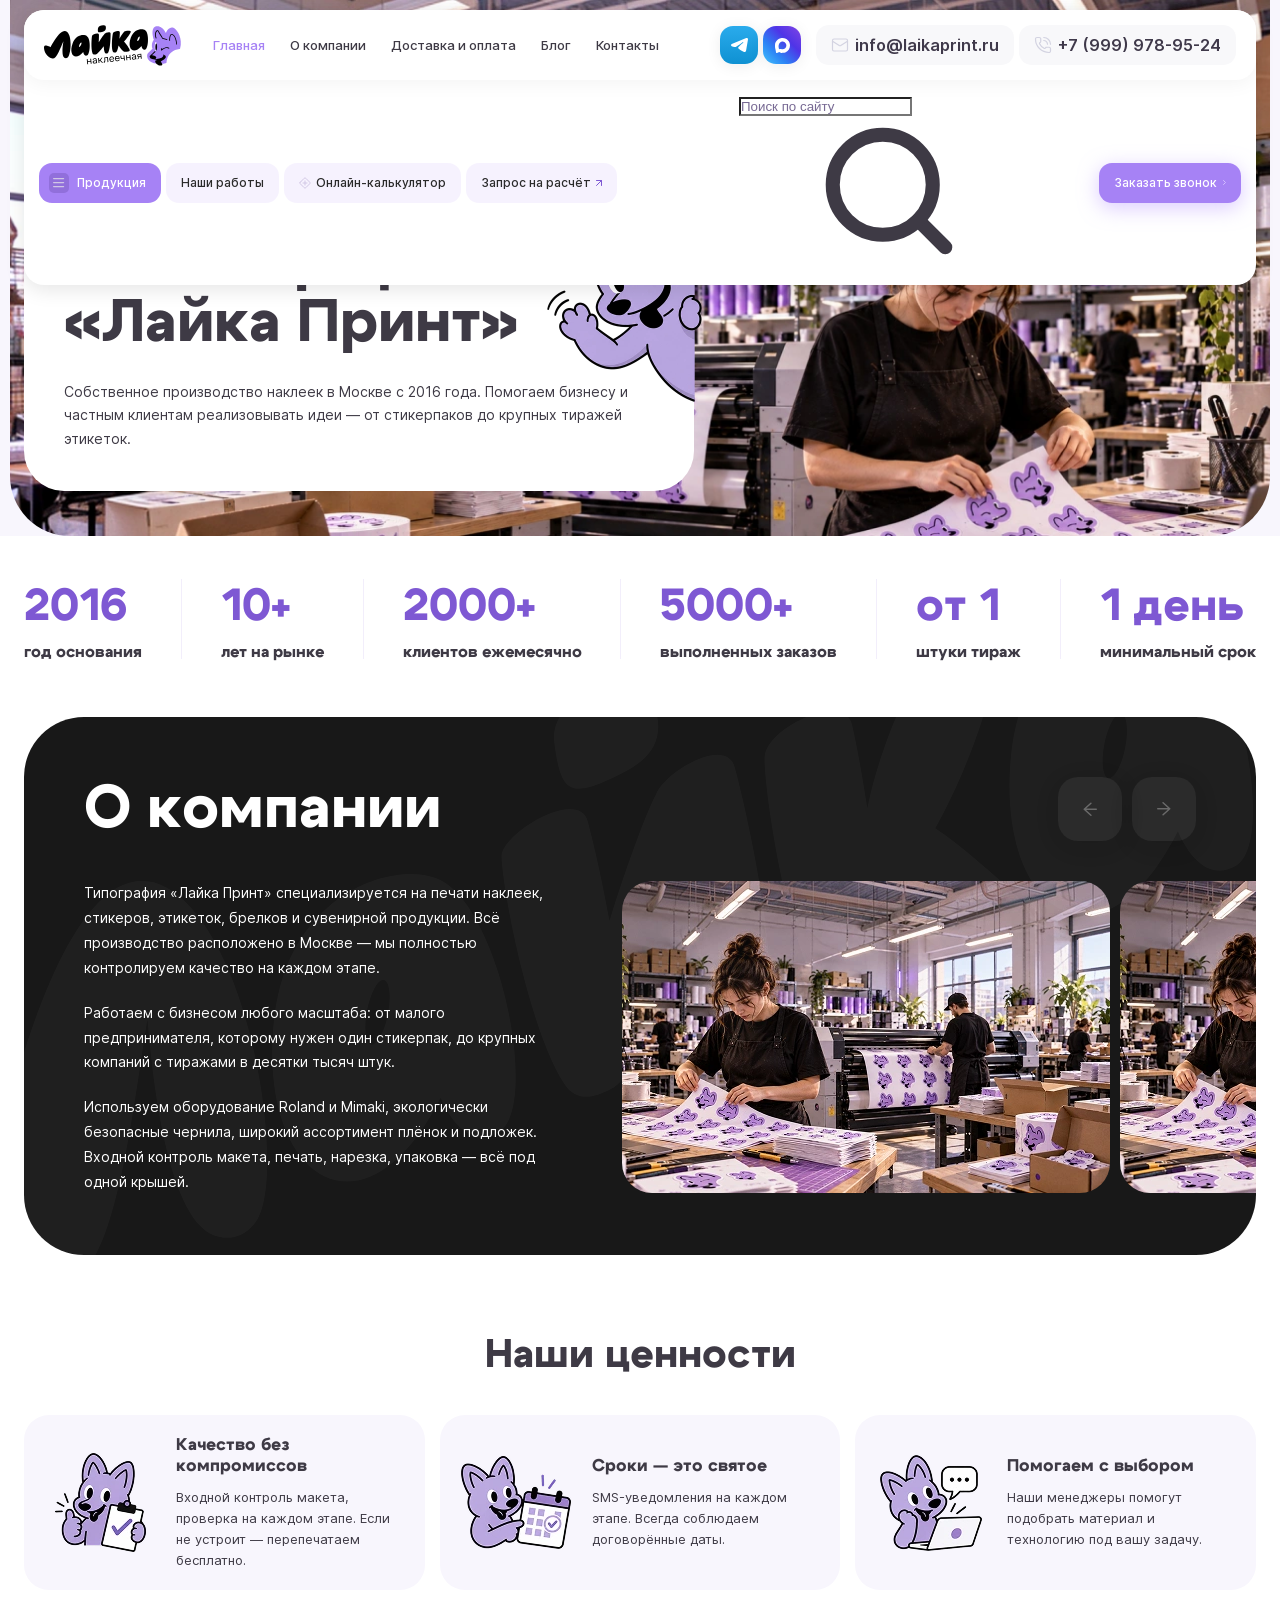
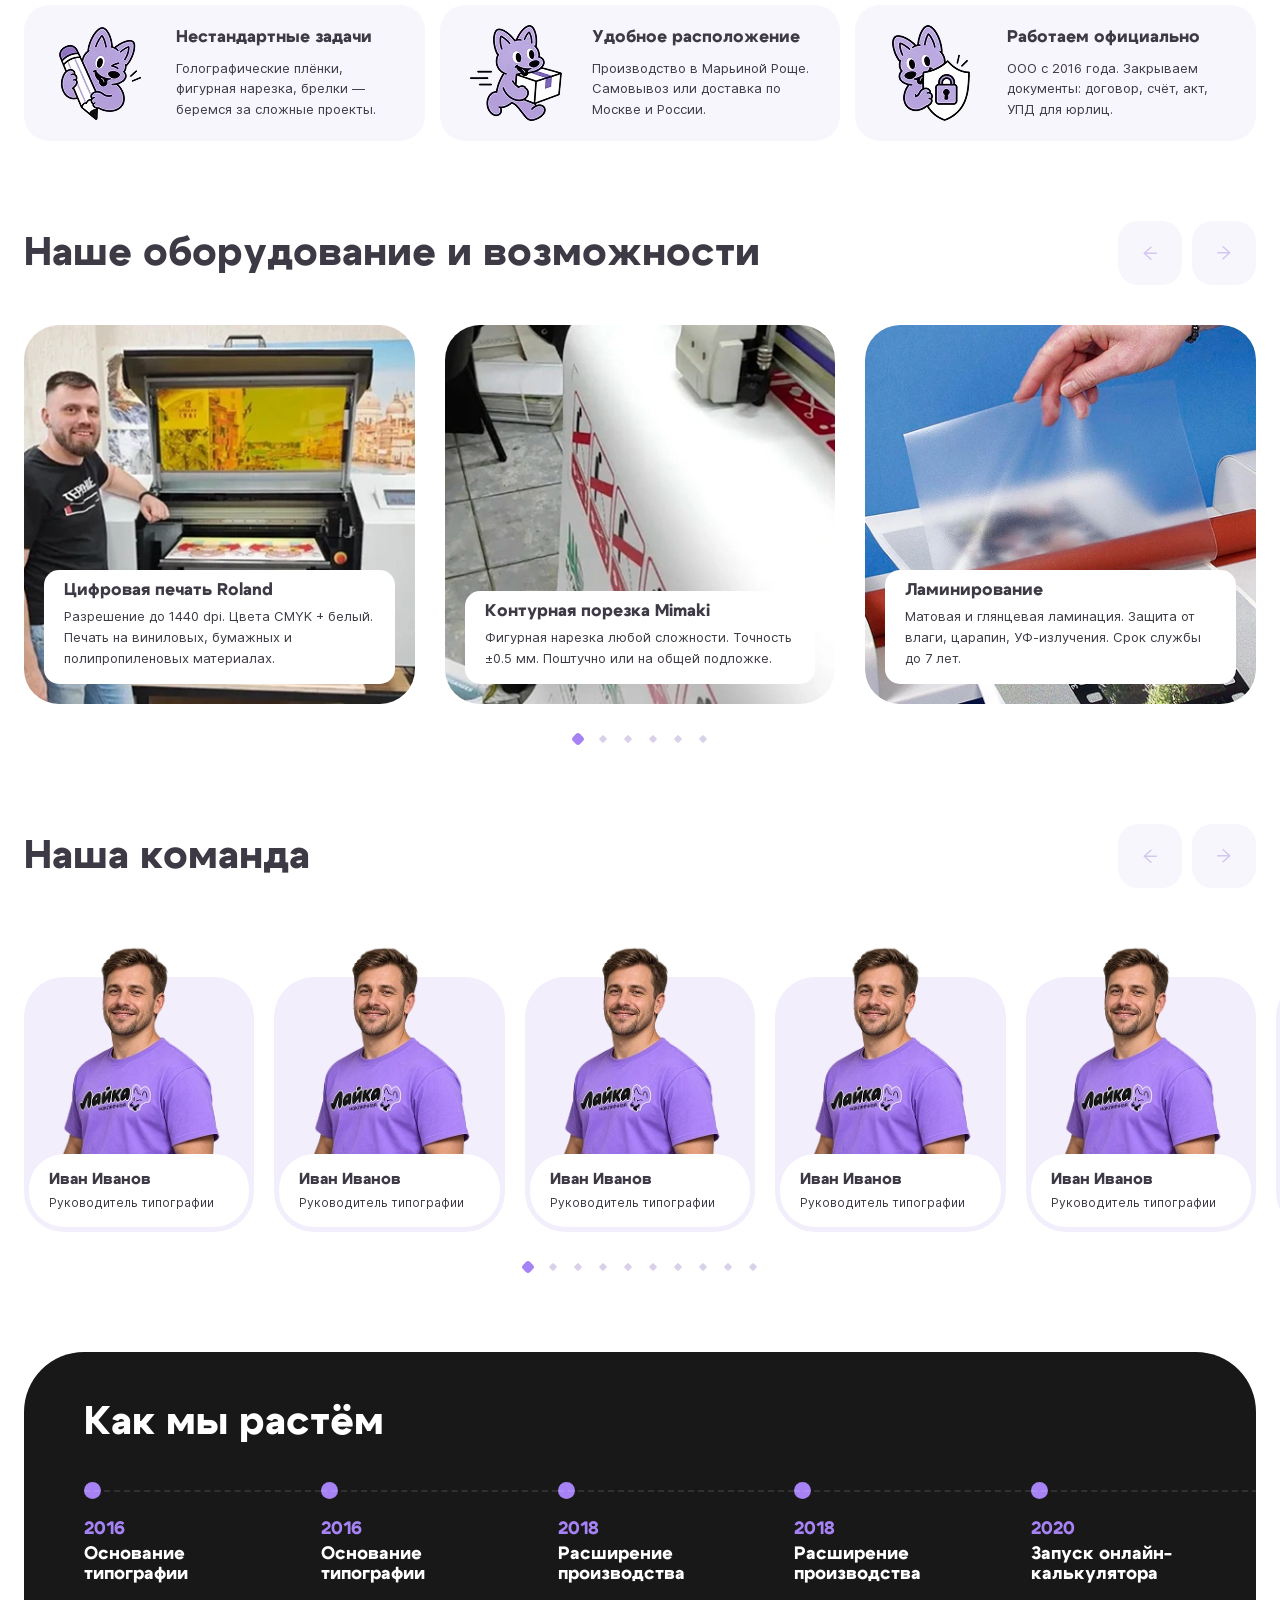
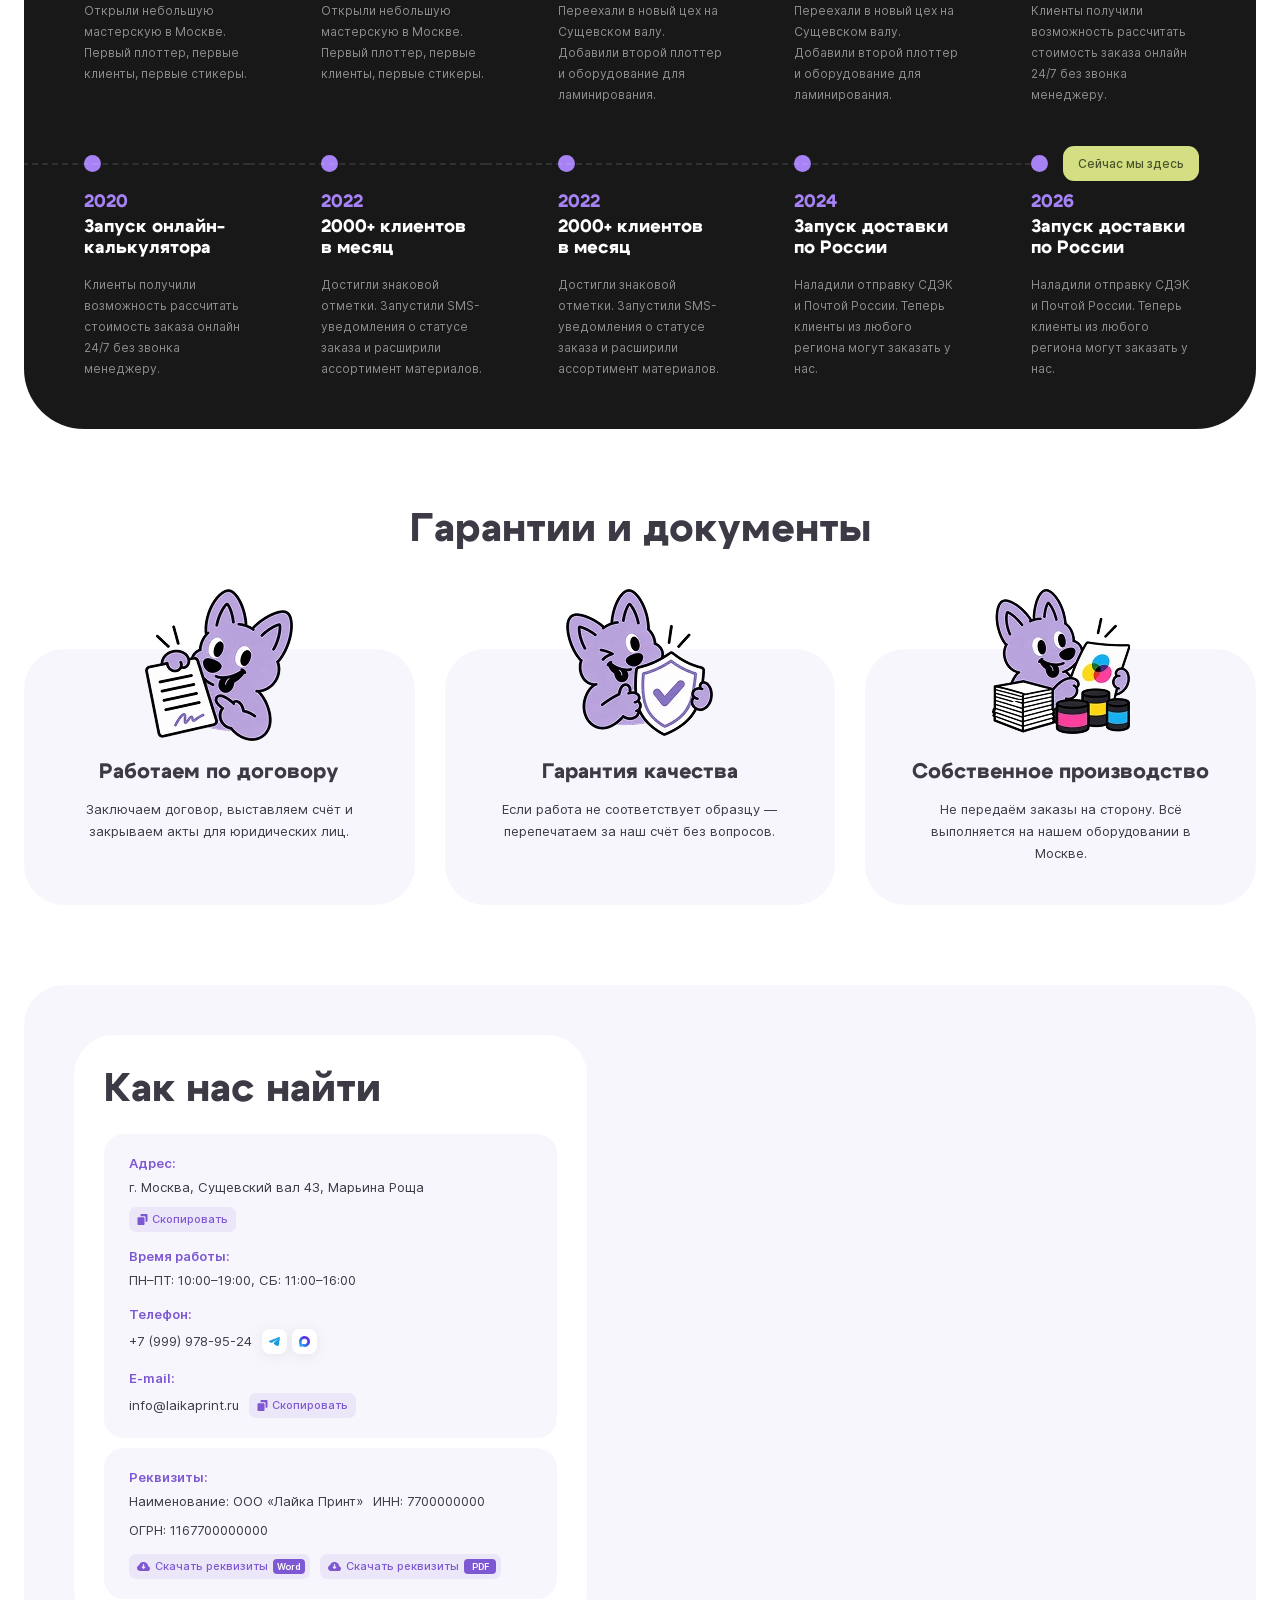
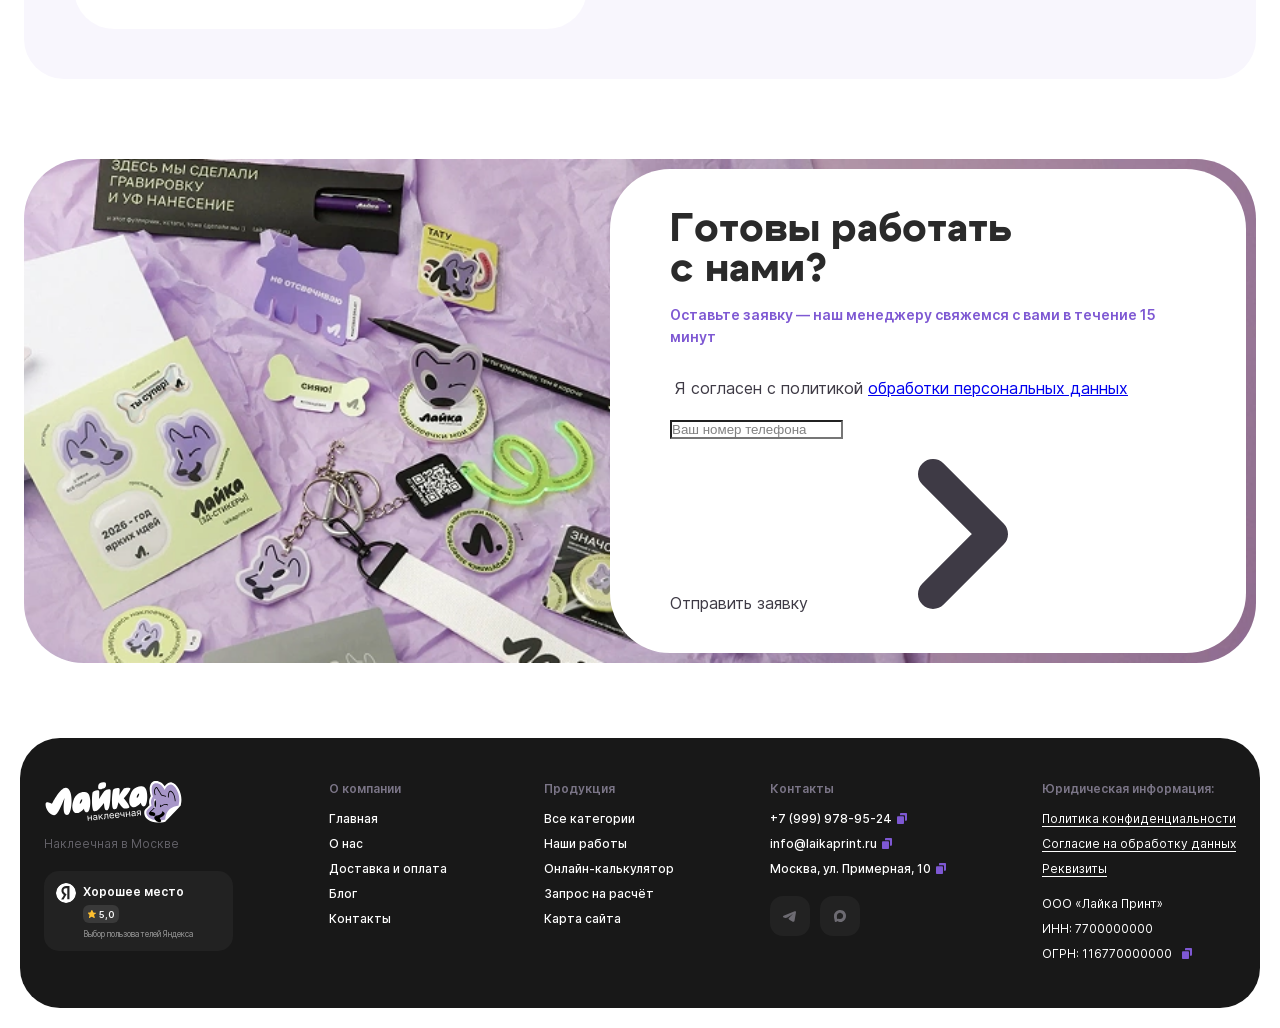
==== commit f9a667a1: "Updated" ====
--- a/about.html
+++ b/about.html
@@ -1394,6 +1394,10 @@
 						<div class="data">
 							<div class="block_head">
 								<div class="title">Как мы растём</div>
+
+								<div class="swipe">
+									<svg class="icon"><use xlink:href="images/sprite.svg#ic_swipe"></use></svg>
+								</div>
 							</div>
 
 							<div class="grid_row">
@@ -1887,5 +1891,9 @@
 		<script src="js/maska.min.js"></script>
 		<script src="js/fancybox.js"></script>
 		<script src="js/scripts.js"></script>
+		<script src="js/slider-core.js"></script>
+		<script src="assets/js/blocks/about_info.js"></script>
+		<script src="assets/js/blocks/equipment.js"></script>
+		<script src="assets/js/blocks/persons.js"></script>
 	</body>
 </html>
--- a/css/styles.css
+++ b/css/styles.css
@@ -3777,6 +3777,55 @@
     }
 
 
+    .order_info
+    {
+        display: flex;
+        flex-direction: column;
+        gap: 12px;
+
+        margin-top: var(--inner_gap);
+
+
+        & > *
+        {
+            display: flex;
+            align-content: flex-start;
+            align-items: flex-start;
+            flex-wrap: wrap;
+            justify-content: space-between;
+
+            font-size: 12px;
+        }
+
+
+        .label
+        {
+            width: calc(100% - 113px - var(--inner_gap_xs));
+
+            font-weight: 600;
+        }
+
+
+        .val
+        {
+            width: 113px;
+            max-width: 100%;
+
+
+            b
+            {
+                font-weight: 600;
+            }
+
+
+            span
+            {
+                color: #a9a9a9;
+            }
+        }
+    }
+
+
     .form
     {
         margin-top: var(--inner_gap_l);
@@ -4176,6 +4225,26 @@
         background: rgba(126, 88, 211, .1);
 
 
+        &.mob_hide
+        {
+            display: none;
+        }
+
+
+        &.mob_hide ~ .tab_content
+        {
+            display: block;
+
+            opacity: 1;
+        }
+
+
+        &.mob_hide ~ .tab_content + .tab_content
+        {
+            margin-top: var(--outside_gap);
+        }
+
+
         .btn
         {
             width: 50%;
@@ -4241,7 +4310,7 @@
     ---------------*/
     .page_head
     {
-        margin-bottom: var(--outside_gap_s);
+        margin-bottom: var(--inner_gap_l);
     }
 
 
--- a/assets/css/blocks/stats.css
+++ b/assets/css/blocks/stats.css
@@ -127,7 +127,33 @@
     {
         .item
         {
-            width: 50%;
+            position: relative;
+
+            width: calc(50% - 12px);
+            padding-bottom: var(--block_padding_s);
+
+            border-bottom: 1px solid rgba(126, 88, 211, .1);
+
+
+            &:nth-child(4n+3)
+            {
+                &:before
+                {
+                    position: absolute;
+                    top: 0;
+                    left: -13px;
+
+                    display: block;
+
+                    width: 1px;
+                    height: calc(100% - 20px);
+
+                    content: '';
+                    pointer-events: none;
+
+                    background: rgba(126, 88, 211, .1);
+                }
+            }
 
 
             .val
--- a/assets/css/blocks/history.css
+++ b/assets/css/blocks/history.css
@@ -14,6 +14,15 @@
     }
 
 
+    .block_head
+    {
+        .swipe
+        {
+            bottom: -12px;
+        }
+    }
+
+
     .grid_row
     {
         --items_per_line: 5;
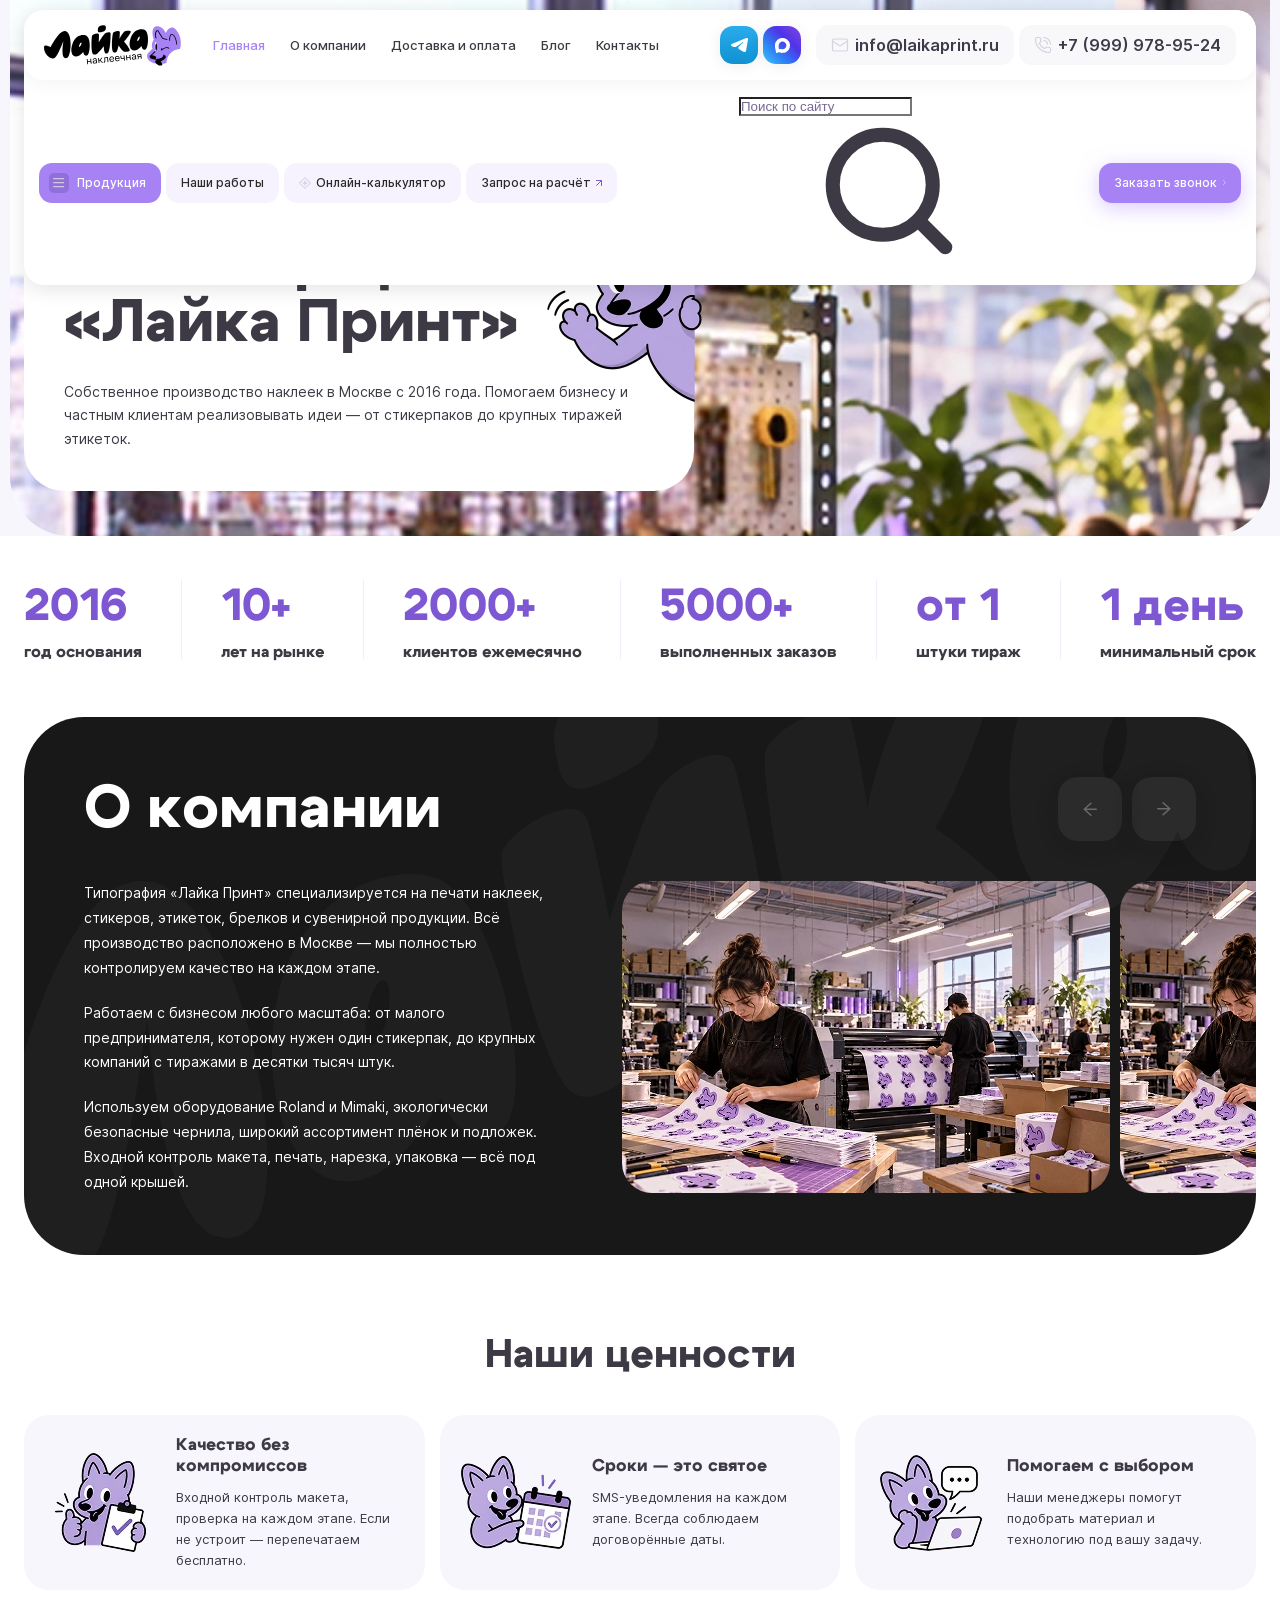
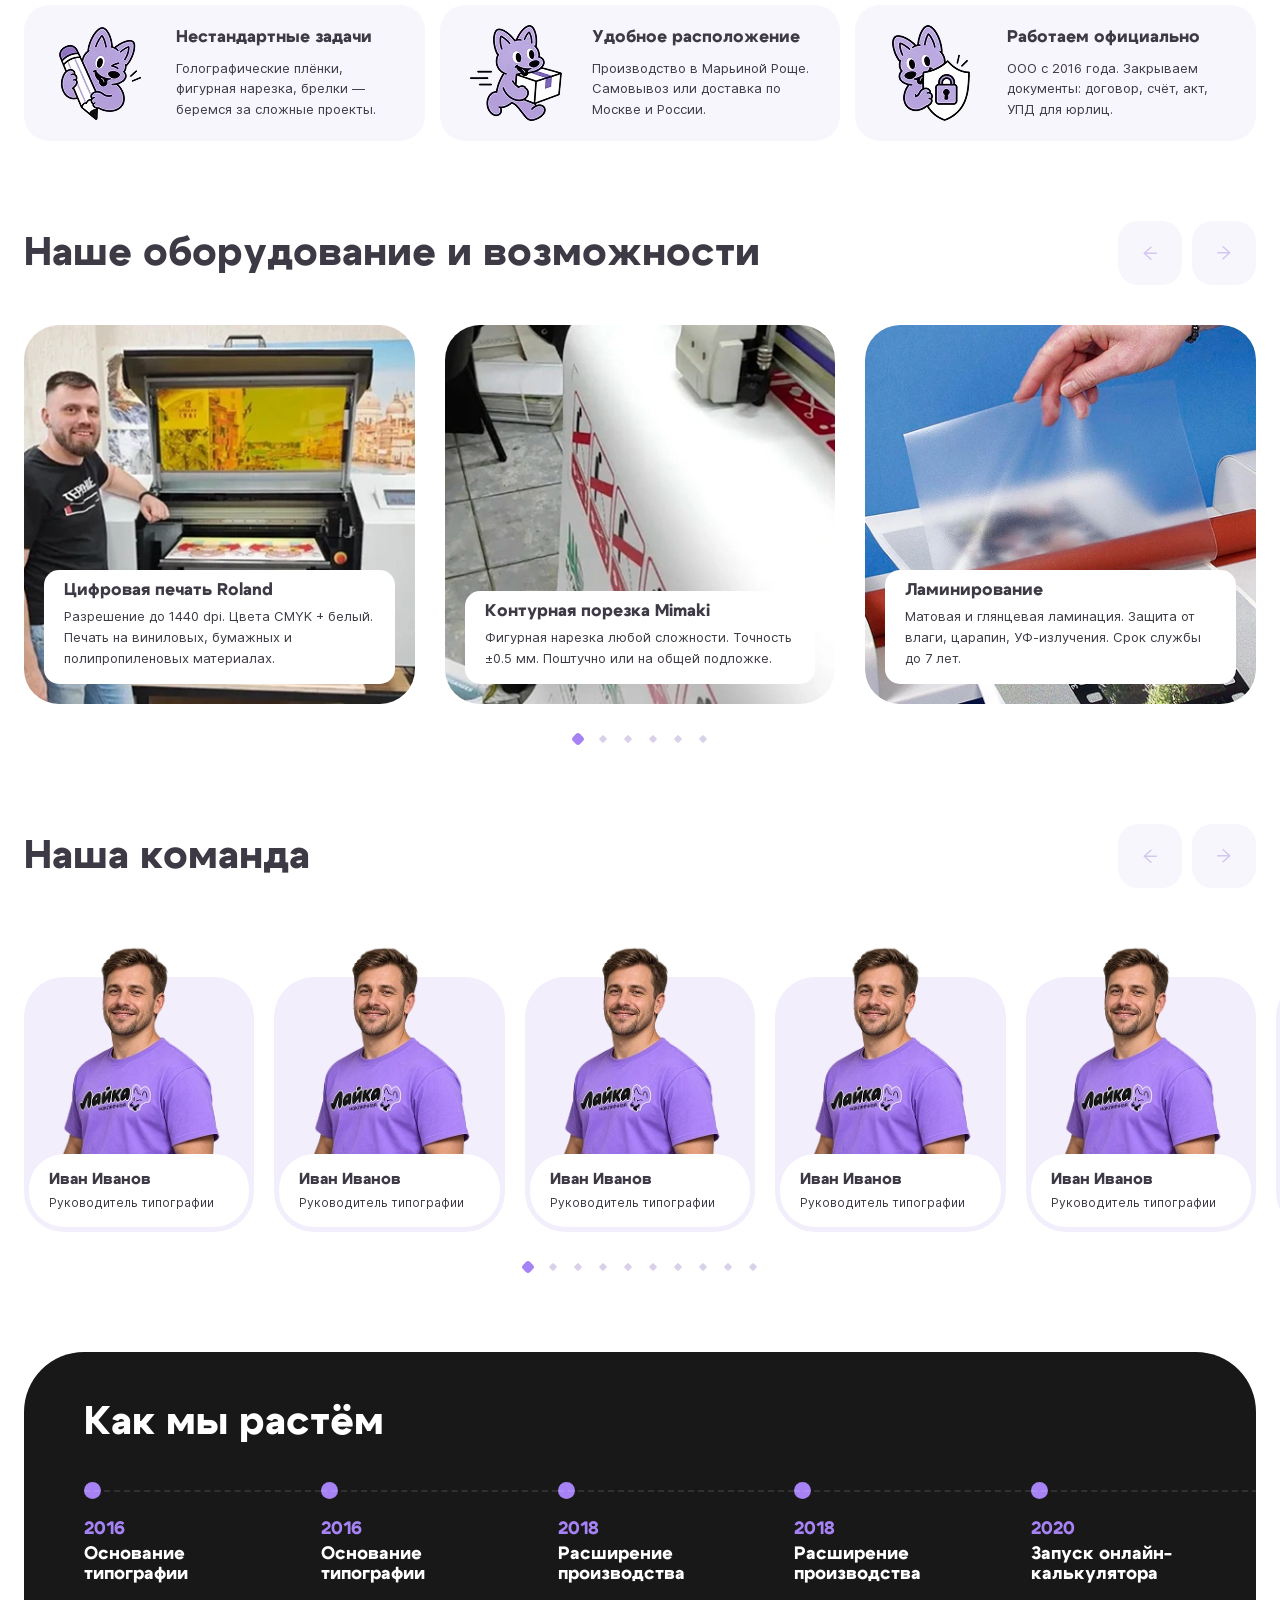
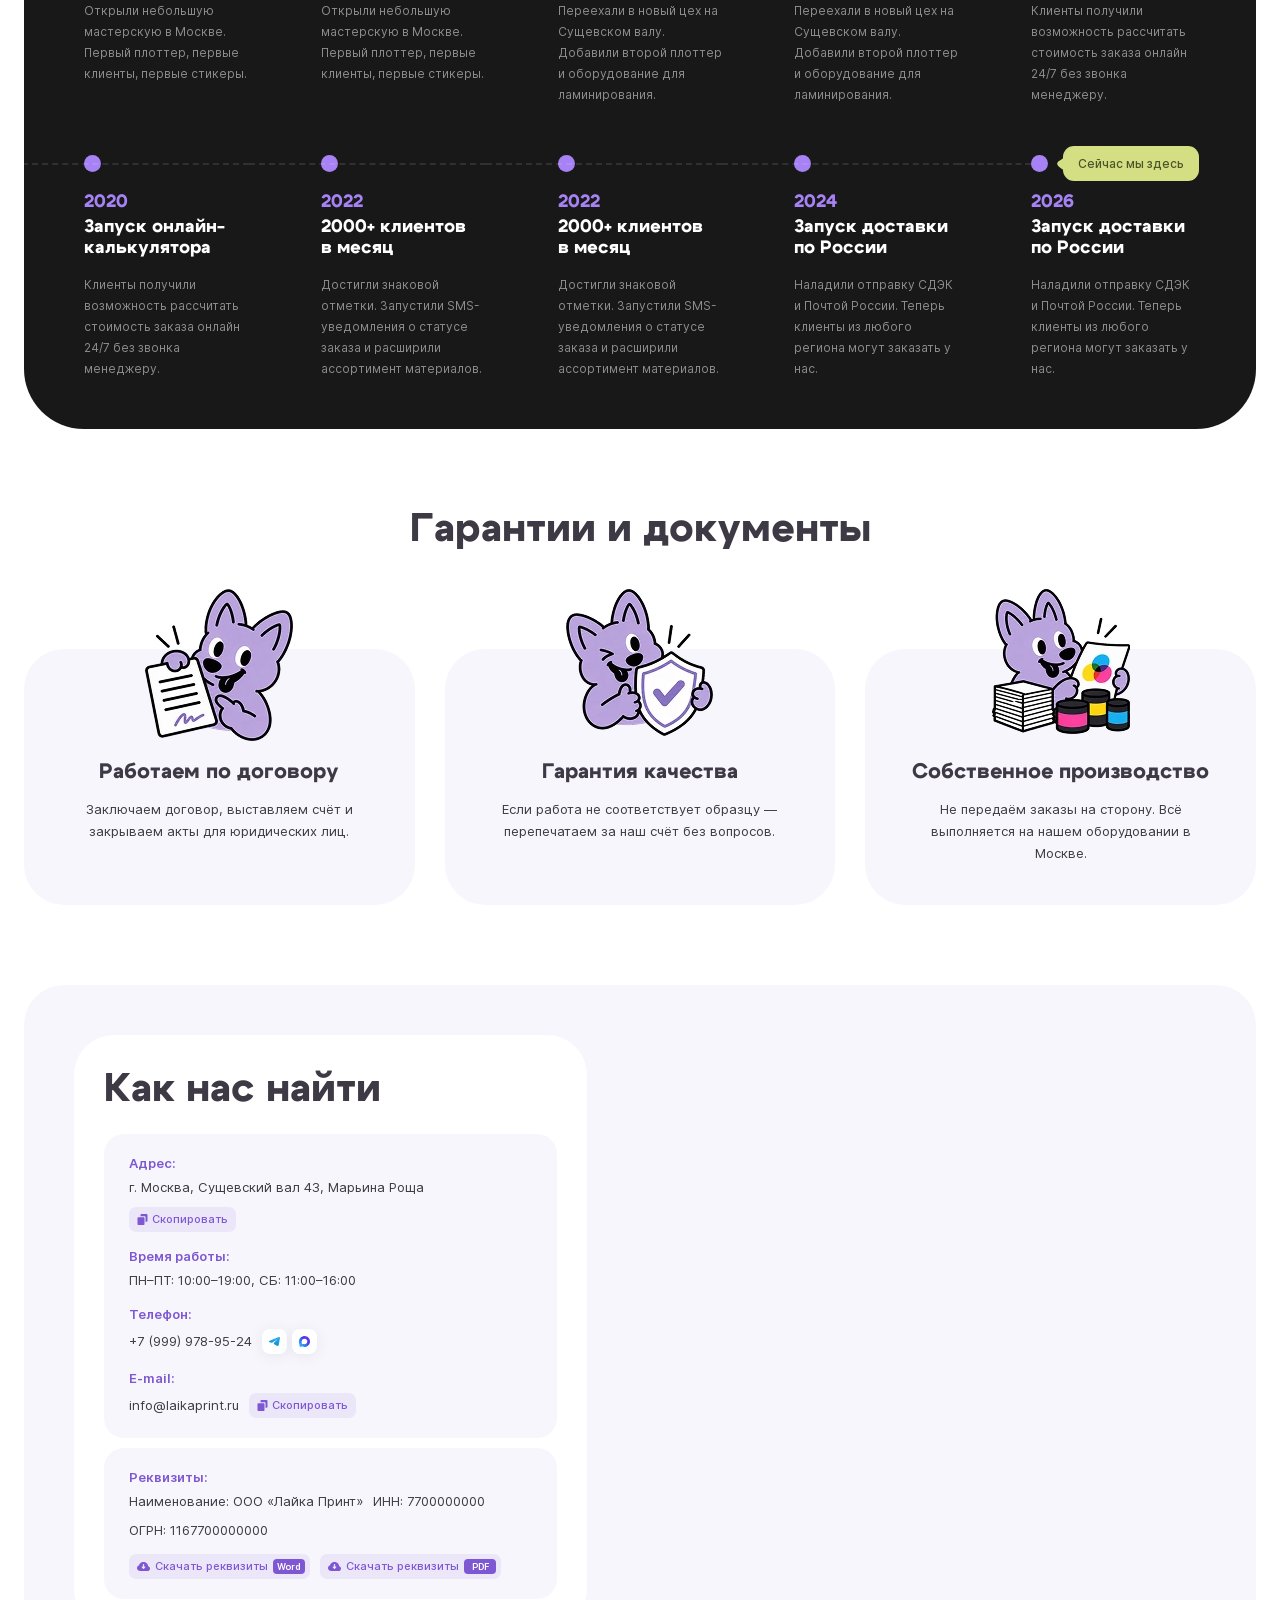
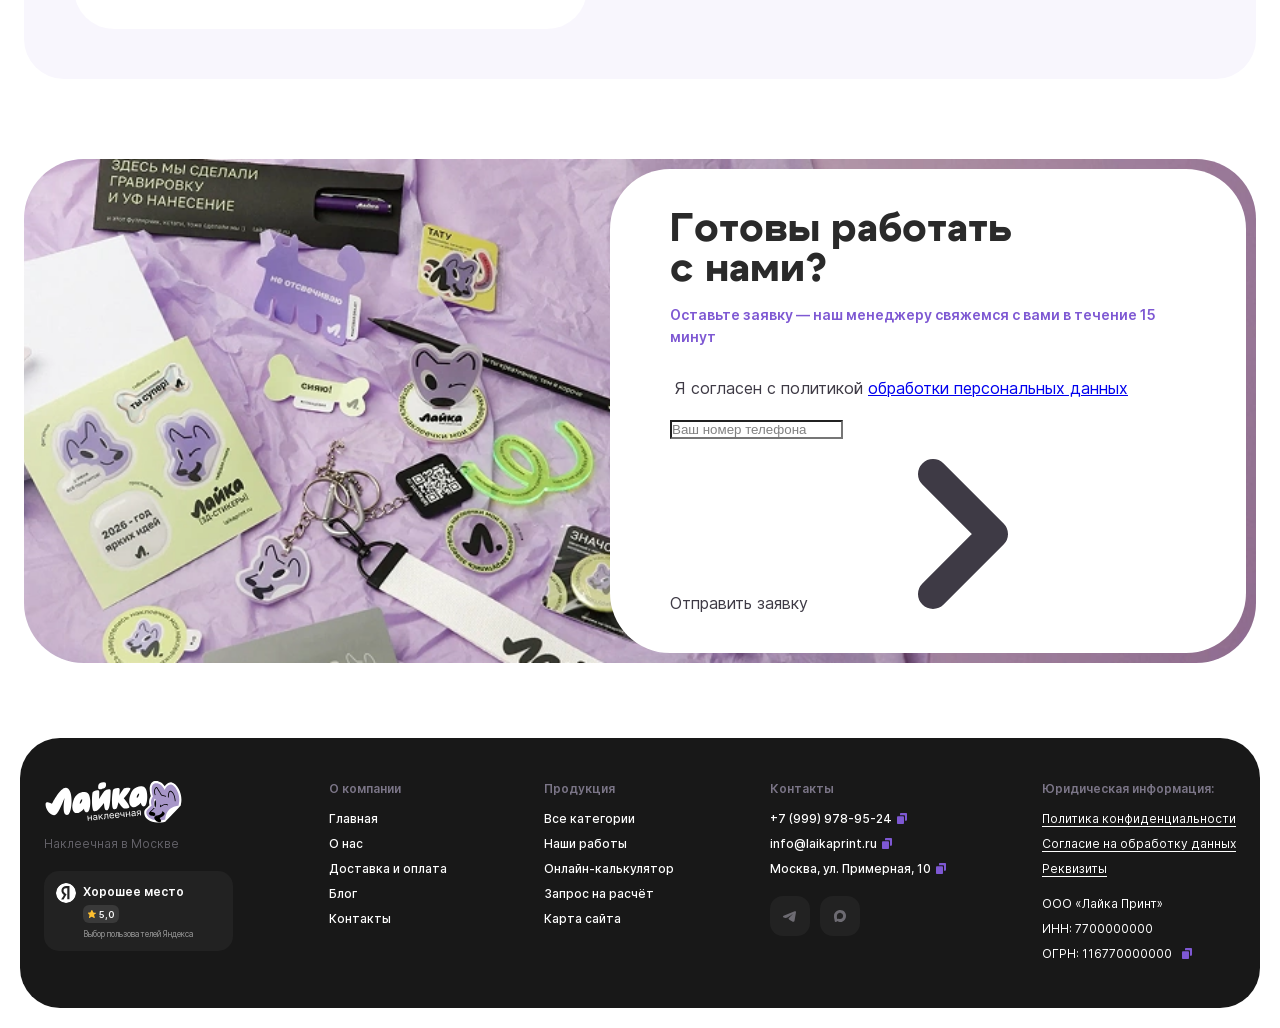
==== commit 8de602fd: "Added new pages" ====
--- a/about.html
+++ b/about.html
@@ -1884,6 +1884,80 @@
 		</dialog>
 
 
+		<dialog class="modal" id="feedback_modal">
+			<div class="wrapper">
+				<div class="inner">
+					<button class="close_btn" data-close-modal>
+						<svg class="icon"><use xlink:href="images/sprite.svg#ic_close"></use></svg>
+					</button>
+
+					<div class="modal_title">Задать<br> вопрос</div>
+
+					<div class="modal_desc">
+						<p>Оставьте свои контактные данные, и мы свяжемся с вами в ближайшее время</p>
+					</div>
+
+					<form action="" class="form">
+						<div class="line">
+							<div class="field">
+								<textarea name="" placeholder="Ваш вопрос"></textarea>
+							</div>
+						</div>
+
+						<div class="line">
+							<div class="field">
+								<input type="tel" name="" value="" class="input" placeholder="Ваш номер телефона">
+							</div>
+						</div>
+
+						<div class="line agree">
+							<div class="field">
+								<label class="checkbox">
+									<input type="checkbox" name="agree">
+
+									<span class="check"></span>
+
+									<span>Я согласен с политикой <a href="/" target="_blank">обработки персональных данных</a></span>
+								</label>
+							</div>
+						</div>
+
+						<div class="submit">
+							<button type="submit" class="submit_btn">
+								<span>Отправить заявку</span>
+
+								<span class="icon">
+									<svg><use xlink:href="images/sprite.svg#ic_arr_hor"></use></svg>
+								</span>
+							</button>
+						</div>
+					</form>
+				</div>
+			</div>
+		</dialog>
+
+
+		<dialog class="modal success" id="success_modal">
+			<div class="wrapper">
+				<div class="inner">
+					<button class="close_btn" data-close-modal>
+						<svg class="icon"><use xlink:href="images/sprite.svg#ic_close"></use></svg>
+					</button>
+
+					<picture class="thumb">
+						<img src="images/ic_modal_success.png" alt="" loading="lazy">
+					</picture>
+
+					<div class="modal_title">Спасибо<br> за заявку</div>
+
+					<div class="modal_desc">
+						<p>Мы скоро с вами свяжемся!</p>
+					</div>
+				</div>
+			</div>
+		</dialog>
+
+
 		<!-- Connecting javascript files -->
 		<script src="js/jquery-3.7.1.min.js"></script>
 		<script src="js/functions.js"></script>
--- a/css/styles.css
+++ b/css/styles.css
@@ -11,6 +11,7 @@
     --cont_padding_double: calc(var(--cont_padding) * 2);
     --cont_padding_half: calc(var(--cont_padding) * .5);
     --content_width: 1290px;
+    --sidebar_width: 300px;
     --scroll_width: 17px;
     --custom_scroll_width: 10px;
     --custom_scroll_height: 10px;
@@ -28,7 +29,8 @@
     --font_size_s: 14px;
     --font_size_xs: 12px;
     --font_size_xxs: 10px;
-    --font_size_title_l: 60px;
+    --font_size_title_xl: 60px;
+    --font_size_title_l: 50px;
     --font_size_title: 40px;
     --font_size_title_s: 30px;
     --font_family_primary: 'Inter', 'Arial', sans-serif;
@@ -45,8 +47,9 @@
     --inner_gap_xs: 10px;
     --inner_gap_xxs: 5px;
     --border_radius_max: 100px;
-    --border_radius_xl: 60px;
-    --border_radius_l: 40px;
+    --border_radius_xxl: 60px;
+    --border_radius_xl: 40px;
+    --border_radius_l: 30px;
     --border_radius: 20px;
     --border_radius_s: 13px;
     --zero_px: calc(0 * 1px);
@@ -148,6 +151,28 @@
     padding-inline: var(--cont_padding);
 }
 
+
+.content_row.row,
+.content_row > .cont.row
+{
+    display: flex;
+    align-content: stretch;
+    align-items: stretch;
+    flex-wrap: wrap;
+    justify-content: space-between;
+
+
+    .content
+    {
+        position: relative;
+
+        display: flex;
+        flex-direction: column;
+        gap: var(--block_padding_l);
+
+        width: calc(100% - var(--sidebar_width) - 70px);
+    }
+}
 
 
 .block
@@ -466,6 +491,142 @@
 
 
 
+/*----------------
+    Pagination
+----------------*/
+.pagination
+{
+    display: flex;
+    align-content: center;
+    align-items: center;
+    flex-wrap: wrap;
+    justify-content: center;
+    gap: var(--inner_gap_xxs);
+
+    margin-top: var(--block_padding);
+
+
+    .sep
+    {
+        display: flex;
+        align-content: center;
+        align-items: center;
+        flex-wrap: wrap;
+        justify-content: center;
+
+        height: 50px;
+
+        font-size: var(--font_size_xs);
+        font-weight: 500;
+
+        opacity: .4;
+        border-radius: var(--border_radius_s);
+
+        aspect-ratio: 1 / 1;
+    }
+
+
+    a
+    {
+        display: flex;
+        align-content: center;
+        align-items: center;
+        flex-wrap: wrap;
+        justify-content: center;
+
+        height: 50px;
+
+        font-size: var(--font_size_xs);
+        font-weight: 500;
+
+        transition: .2s linear;
+        text-decoration: none;
+
+        opacity: .4;
+        border-radius: var(--border_radius_s);
+
+        aspect-ratio: 1 / 1;
+
+
+        .icon
+        {
+            display: block;
+
+            width: 3px;
+            height: 5px;
+
+
+            .prev &
+            {
+                transform: scale(-1, 1);
+            }
+        }
+
+
+        @media (hover: hover) and (pointer: fine)
+        {
+            &:hover
+            {
+                opacity: 1;
+                background: rgba(166, 130, 245, .1);
+            }
+        }
+
+
+        &.active
+        {
+            opacity: 1;
+            background: rgba(166, 130, 245, .1);
+        }
+
+
+        &.prev,
+        &.next
+        {
+            gap: var(--inner_gap_xs);
+
+            padding-inline: var(--inner_gap_l);
+
+            opacity: 1;
+            color: var(--light_color);
+            background: var(--primary_color);
+
+            aspect-ratio: auto;
+
+
+            @media (hover: hover) and (pointer: fine)
+            {
+                &:hover
+                {
+                    background: var(--primary_strong_color);
+                }
+            }
+
+
+            &.disabled
+            {
+                pointer-events: none;
+
+                background: rgba(211, 190, 255, .3);
+            }
+        }
+
+
+        &.prev
+        {
+            margin-right: var(--inner_gap);
+        }
+
+
+        &.next
+        {
+            margin-left: var(--inner_gap);
+        }
+    }
+}
+
+
+
 /*------------
     Header
 ------------*/
@@ -869,7 +1030,7 @@
 
             opacity: 0;
             border: none;
-            border-radius: 30px;
+            border-radius: var(--border_radius_l);
             background: var(--bg);
             box-shadow: 0 5px 50px 0 rgba(0, 0, 0, .10);
 
@@ -2453,6 +2614,18 @@
     padding-top: var(--inner_gap);
 
 
+    &.s_m
+    {
+        margin-bottom: var(--outside_gap_s);
+    }
+
+
+    &.xs_m
+    {
+        margin-bottom: var(--block_padding_s);
+    }
+
+
     .cont
     {
         display: flex;
@@ -2461,36 +2634,66 @@
     }
 
 
-    .page_title
+    .info
     {
         position: relative;
 
         display: flex;
-        overflow: hidden;
-        align-content: center;
-        align-items: center;
-        flex-wrap: wrap;
-        justify-content: flex-start;
+        flex-direction: column;
+        justify-content: center;
+        gap: var(--inner_gap_xs);
 
         min-height: 100px;
         margin-inline: calc(var(--inner_gap) * -1);
-        padding-block: var(--inner_gap_xs);
-        padding-inline: var(--block_padding_l);
+        padding-block: var(--inner_gap);
+        padding-inline: var(--block_padding_l) 280px;
 
         color: var(--light_color);
-        border-radius: var(--border_radius_l);
+        border-radius: var(--border_radius_xl);
         background: var(--primary_strong_color);
 
 
-        .title
+        & > *
         {
             position: relative;
             z-index: 3;
-
+        }
+
+
+        .title
+        {
             font-family: var(--font_family_secondary);
-            font-size: 50px;
+            font-size: var(--font_size_title_l);
             font-weight: 800;
-            line-height: 118%;
+            line-height: 1;
+        }
+
+
+        .desc
+        {
+            font-size: var(--font_size_s);
+            line-height: 171.429%;
+        }
+
+
+        .image
+        {
+            position: absolute;
+            z-index: 2;
+            right: 43px;
+            bottom: 0;
+
+            display: block;
+
+            pointer-events: none;
+
+
+            img
+            {
+                display: block;
+
+                max-width: 100%;
+            }
         }
 
 
@@ -2498,10 +2701,18 @@
         {
             position: absolute;
             z-index: 1;
-            top: 50%;
+            top: 0;
             right: 85px;
 
-            transform: translateY(calc(-50% - 20px));
+            display: flex;
+            overflow: hidden;
+            align-content: center;
+            align-items: center;
+            flex-wrap: wrap;
+            justify-content: center;
+
+            height: 100%;
+
             pointer-events: none;
 
 
@@ -2511,6 +2722,7 @@
 
                 width: 774px;
                 height: 248px;
+                margin-bottom: var(--outside_gap_s);
             }
         }
     }
@@ -2639,6 +2851,87 @@
 
 
 
+/*-------------
+    Sidebar
+-------------*/
+aside
+{
+    position: relative;
+    z-index: 3;
+
+    display: flex;
+    flex-direction: column;
+    gap: var(--block_padding);
+
+    width: var(--sidebar_width);
+    max-width: 100%;
+
+
+    .anchors
+    {
+        position: sticky;
+        top: 0;
+
+        display: flex;
+        flex-direction: column;
+        gap: var(--inner_gap_xs);
+
+        padding: var(--block_padding_s);
+
+        border-radius: var(--border_radius_l);
+        background: var(--bg_primary_soft);
+
+
+        .title
+        {
+            font-size: var(--font_size_s);
+            font-weight: 600;
+            line-height: 114.286%;
+        }
+
+
+        .items
+        {
+            display: flex;
+            flex-direction: column;
+            gap: 4px;
+
+
+            .btn
+            {
+                display: block;
+
+                width: 100%;
+                margin-inline: calc(var(--inner_gap_xs) * -1);
+                padding-block: 8px;
+                padding-inline: var(--inner_gap_xs);
+
+                font-size: var(--font_size_xs);
+                font-weight: 500;
+                line-height: 133.333%;
+
+                transition: .2s linear;
+                text-align: left;
+
+                color: #a39bb7;
+                border-radius: 10px;
+
+
+                @media (hover: hover) and (pointer: fine)
+                {
+                    &:hover
+                    {
+                        color: var(--light_color);
+                        background: var(--primary_strong_color);
+                    }
+                }
+            }
+        }
+    }
+}
+
+
+
 /*----------------
     Block head
 ----------------*/
@@ -2648,7 +2941,7 @@
 
     display: flex;
     flex-direction: column;
-    gap: var(--inner_gap);
+    gap: var(--inner_gap_xs);
 
     margin-bottom: var(--block_head_offset);
 
@@ -2660,6 +2953,7 @@
         flex-direction: row;
         flex-wrap: wrap;
         justify-content: space-between;
+        gap: var(--inner_gap);
 
 
         .desc
@@ -2675,6 +2969,12 @@
         align-items: center;
 
         text-align: center;
+    }
+
+
+    &.pad
+    {
+        padding-inline: var(--outside_gap_s);
     }
 
 
@@ -2721,7 +3021,7 @@
 
         &.size_l
         {
-            font-size: var(--font_size_title_l);
+            font-size: var(--font_size_title_xl);
         }
 
 
@@ -3182,6 +3482,19 @@
     }
 
 
+    hr
+    {
+        display: block;
+
+        width: 100%;
+        height: 1px;
+        margin-block: var(--block_padding);
+
+        border: none;
+        background: #f3eeee;
+    }
+
+
     img
     {
         display: block;
@@ -3205,14 +3518,63 @@
 
     a
     {
-        color: var(--primary_color);
-
-        text-decoration-thickness: 1px;
-
-
-        &:hover
-        {
-            text-decoration: none;
+        color: var(--primary_strong_color);
+
+        text-decoration-line: underline;
+        text-decoration-style: solid;
+        text-decoration-skip-ink: none;
+        text-decoration-thickness: 5%;
+        text-underline-offset: auto;
+        text-underline-position: from-font;
+    }
+
+
+    ul
+    {
+        display: flex;
+        flex-direction: column;
+        gap: var(--inner_gap_s);
+
+
+        ul,
+        ol
+        {
+            margin-top: var(--inner_gap_s);
+        }
+
+
+        & > li
+        {
+            position: relative;
+
+            display: block;
+            overflow: hidden;
+
+            padding-left: 15px;
+
+            line-height: 135.714%;
+
+            list-style-type: none;
+
+
+            &:before
+            {
+                position: absolute;
+                top: .5lh;
+                left: 1px;
+
+                display: block;
+
+                width: 7px;
+
+                content: '';
+                transform: translateY(-50%) rotate(45deg);
+
+                border-radius: 2px;
+                background: var(--primary_strong_color);
+
+                aspect-ratio: 1 / 1;
+            }
         }
     }
 
@@ -3241,6 +3603,236 @@
             height: 6px;
         }
     }
+
+
+    .gallery
+    {
+        margin-block: var(--block_padding_l);
+
+
+        .grid_row
+        {
+            --gap_x: var(--inner_gap_xs);
+            --gap_y: var(--inner_gap_xs);
+        }
+
+
+        .image
+        {
+            display: block;
+
+            text-decoration: none;
+
+            color: currentColor;
+        }
+
+
+        .thumb
+        {
+            display: block;
+
+            border-radius: var(--border_radius);
+            background: var(--bg_grey);
+
+            aspect-ratio: 1 / 1.111;
+        }
+    }
+
+
+    .slider
+    {
+        margin-block: var(--block_padding_l);
+
+
+        .big
+        {
+            .swiper
+            {
+                --slideWidth: 550px;
+                --slidesPerView: auto;
+                --spaceBetween: var(--inner_gap_xs);
+
+
+                &:not(.swiper-initialized)
+                {
+                    .swiper-wrapper
+                    {
+                        gap: var(--spaceBetween);
+                    }
+                }
+
+
+                .swiper-slide
+                {
+                    width: var(--slideWidth);
+                }
+
+
+                .blur_left,
+                .blur_right
+                {
+                    position: absolute;
+                    z-index: 2;
+                    top: 0;
+                    left: 0;
+
+                    width: 197px;
+                    max-width: 50%;
+                    height: 100%;
+
+                    transition: opacity .2s linear;
+                    pointer-events: none;
+
+                    opacity: .8;
+                    background: linear-gradient(90deg, var(--bg) 0%, rgba(255, 255, 255, .00) 100%);
+                }
+
+
+                .blur_right
+                {
+                    right: 0;
+                    left: auto;
+
+                    transform: scale(-1, 1);
+                }
+
+
+                .swiper-button-prev.swiper-button-disabled ~ .blur_left,
+                .swiper-button-next.swiper-button-disabled ~ .blur_right
+                {
+                    opacity: 0;
+                }
+            }
+
+
+            .swiper-button-next,
+            .swiper-button-prev
+            {
+                --swiper-navigation-sides-offset: var(--inner_gap);
+
+
+                &.swiper-button-disabled
+                {
+                    opacity: 0;
+                }
+            }
+        }
+
+
+        .thumbs
+        {
+            margin-top: var(--inner_gap);
+
+
+            .swiper
+            {
+                --slideWidth: 70px;
+                --slidesPerView: auto;
+                --spaceBetween: var(--inner_gap_xs);
+
+
+                &:not(.swiper-initialized)
+                {
+                    .swiper-wrapper
+                    {
+                        gap: var(--spaceBetween);
+                    }
+                }
+
+
+                .swiper-slide
+                {
+                    width: var(--slideWidth);
+                }
+            }
+
+
+            .thumb
+            {
+                display: block;
+
+                width: 70px;
+                max-width: 100%;
+
+                cursor: pointer;
+                transition: opacity .2s linear;
+
+                opacity: .5;
+                border-radius: 15px;
+                background: var(--bg_grey);
+
+                aspect-ratio: 1 / 1;
+
+
+                .swiper-slide-thumb-active &
+                {
+                    opacity: 1;
+                }
+            }
+        }
+
+
+        .item
+        {
+            position: relative;
+
+            display: flex;
+            overflow: hidden;
+            flex-direction: column;
+            justify-content: flex-end;
+
+            height: 340px;
+            padding: var(--inner_gap_xs);
+
+            border-radius: var(--border_radius);
+
+
+            .thumb
+            {
+                position: absolute;
+                z-index: 1;
+                inset: 0;
+
+                display: block;
+
+                pointer-events: none;
+
+                background: var(--bg_grey);
+            }
+
+
+            .info
+            {
+                position: relative;
+                z-index: 3;
+
+                display: flex;
+                flex-direction: column;
+                gap: 7px;
+
+                padding-block: var(--inner_gap_xs) var(--inner_gap_s);
+                padding-inline: var(--inner_gap);
+
+                border-radius: 15px;
+                background: var(--bg);
+
+
+                .name
+                {
+                    font-family: var(--font_family_secondary);
+                    font-size: 17px;
+                    font-weight: 800;
+                }
+
+
+                .desc
+                {
+                    font-size: 13px;
+                    line-height: 161.538%;
+                }
+            }
+        }
+    }
 }
 
 
@@ -3258,7 +3850,7 @@
         padding-block: 43px 47px;
 
         color: var(--light_color);
-        border-radius: var(--border_radius_l);
+        border-radius: var(--border_radius_xl);
         background: var(--bg_dark);
     }
 
@@ -3670,7 +4262,7 @@
 
         width: 100%;
         height: 100%;
-        padding-block: var(--outside_gap_xs);
+        padding-block: var(--outside_gap_s);
         padding-inline: var(--inner_gap);
 
         pointer-events: auto;
@@ -3697,6 +4289,16 @@
         background: var(--bg);
 
 
+        .success &
+        {
+            align-content: center;
+            align-items: center;
+            justify-content: center;
+
+            min-height: 498px;
+        }
+
+
         & > *
         {
             position: relative;
@@ -3750,6 +4352,31 @@
     }
 
 
+    .thumb
+    {
+        display: flex;
+        align-content: center;
+        align-items: center;
+        flex-wrap: wrap;
+        justify-content: center;
+
+        width: 152px;
+        max-width: 100%;
+        margin-bottom: var(--inner_gap_xs);
+
+        aspect-ratio: 1 / 1;
+
+
+        img
+        {
+            display: block;
+
+            max-width: 100%;
+            max-height: 100%;
+        }
+    }
+
+
     .modal_title
     {
         width: 184px;
@@ -3831,7 +4458,8 @@
         margin-top: var(--inner_gap_l);
 
 
-        .input
+        .input,
+        textarea
         {
             text-align: center;
         }
@@ -3917,9 +4545,11 @@
     -------------------*/
     :root
     {
+        --sidebar_width: 280px;
         --custom_scroll_width: 5px;
         --custom_scroll_height: 5px;
-        --font_size_title_l: 50px;
+        --font_size_title_xl: 50px;
+        --font_size_title_l: 40px;
         --font_size_title: 35px;
         --font_size_title_s: 28px;
         --block_head_offset: 30px;
@@ -3946,6 +4576,16 @@
     }
 
 
+    .content_row.row,
+    .content_row > .cont.row
+    {
+        .content
+        {
+            width: calc(100% - var(--sidebar_width) - var(--block_padding));
+        }
+    }
+
+
 
     /*----------
         Tabs
@@ -3975,6 +4615,40 @@
     ------------*/
     header
     {
+        --cont_padding: var(--inner_gap_xs);
+
+
+        .contacts
+        {
+            .messengers
+            {
+                margin-right: 0;
+            }
+
+
+            .email
+            {
+                display: none;
+            }
+
+
+            .email,
+            .phone
+            {
+                a
+                {
+                    font-size: var(--font_size_s);
+                }
+            }
+        }
+
+
+        .search
+        {
+            width: 225px;
+        }
+
+
         .links
         {
             .sub_links
@@ -4022,7 +4696,7 @@
         }
 
 
-        .page_title
+        .info
         {
             margin-inline: 0;
             padding-inline: var(--inner_gap_l);
@@ -4030,7 +4704,7 @@
 
             .title
             {
-                font-size: var(--font_size_title_l);
+                font-size: var(--font_size_title_xl);
             }
         }
 
@@ -4038,6 +4712,34 @@
         .btn
         {
             height: 60px;
+        }
+    }
+
+
+
+    /*----------------
+        Block head
+    ----------------*/
+    .block_head
+    {
+        &.pad
+        {
+            padding-inline: var(--block_padding_l);
+        }
+    }
+
+
+
+    /*-------------
+        Sidebar
+    -------------*/
+    aside
+    {
+        .anchors
+        {
+            padding: var(--inner_gap_l);
+
+            border-radius: var(--border_radius);
         }
     }
 
@@ -4055,7 +4757,7 @@
         {
             padding-block: var(--outside_gap_s);
 
-            border-radius: var(--border_radius_l) var(--border_radius_l) 0 0;
+            border-radius: var(--border_radius_xl) var(--border_radius_xl) 0 0;
         }
     }
 }
@@ -4070,7 +4772,9 @@
     -------------------*/
     :root
     {
-        --font_size_title_l: 40px;
+        --sidebar_width: 100%;
+        --font_size_title_xl: 40px;
+        --font_size_title_l: 35px;
         --font_size_title: 30px;
         --font_size_title_s: 25px;
     }
@@ -4097,6 +4801,31 @@
     .swiper-pagination
     {
         --swiper-pagination-bottom: -30px;
+    }
+
+
+
+    .content_row.row,
+    .content_row > .cont.row
+    {
+        .content
+        {
+            width: 100%;
+        }
+    }
+
+
+
+    /*----------------
+        Pagination
+    ----------------*/
+    .pagination
+    {
+        .sep,
+        a
+        {
+            height: 40px;
+        }
     }
 
 
@@ -4126,11 +4855,29 @@
     ---------------*/
     .page_head
     {
-        .page_title
-        {
+        &,
+        &.s_m
+        {
+            margin-bottom: var(--block_padding_l);
+        }
+
+
+        .info
+        {
+            padding-right: 200px;
+
+
             .bg
             {
                 right: 0;
+            }
+
+
+            .image
+            {
+                right: var(--inner_gap_l);
+
+                max-width: 140px;
             }
         }
 
@@ -4157,6 +4904,12 @@
             {
                 width: 100%;
             }
+        }
+
+
+        &.pad
+        {
+            padding-inline: 0;
         }
 
 
@@ -4200,11 +4953,47 @@
     :root
     {
         --cont_padding: 20px;
-        --font_size_title_l: 35px;
+        --font_size_title_xl: 35px;
+        --font_size_title_l: 30px;
         --font_size_title: 27px;
         --font_size_title_s: 22px;
         --outside_gap: 60px;
         --outside_gap_s: 50px;
+    }
+
+
+
+    /*----------------
+        Pagination
+    ----------------*/
+    .pagination
+    {
+        column-gap: 4px;
+        row-gap: var(--inner_gap_xs);
+
+
+        a
+        {
+            &.prev,
+            &.next
+            {
+                order: 2;
+
+                width: calc(50% - var(--inner_gap_xs) / 2);
+            }
+
+
+            &.prev
+            {
+                margin-right: auto;
+            }
+
+
+            &.next
+            {
+                margin-left: auto;
+            }
+        }
     }
 
 
@@ -4310,7 +5099,49 @@
     ---------------*/
     .page_head
     {
-        margin-bottom: var(--inner_gap_l);
+        &,
+        &.s_m
+        {
+            margin-bottom: var(--inner_gap_l);
+        }
+
+
+        .info
+        {
+            padding-block: var(--inner_gap_l) var(--block_padding);
+            padding-inline: var(--block_padding);
+
+            border-radius: 25px;
+
+
+            .title
+            {
+                font-size: var(--font_size_title_l);
+            }
+
+
+            .desc
+            {
+                width: 200px;
+                max-width: 100%;
+
+                font-size: var(--font_size_xs);
+            }
+
+
+            .image
+            {
+                right: var(--inner_gap);
+
+                max-width: 80px;
+            }
+
+
+            .bg
+            {
+                display: none;
+            }
+        }
     }
 
 
@@ -4370,6 +5201,27 @@
                 --items_per_line: 1;
             }
         }
+
+
+        .gallery
+        {
+            .grid_row
+            {
+                --items_per_line: 2;
+            }
+        }
+
+
+        .slider
+        {
+            .big
+            {
+                .swiper
+                {
+                    --slideWidth: 300px;
+                }
+            }
+        }
     }
 
 
--- a/assets/css/blocks/about_head.css
+++ b/assets/css/blocks/about_head.css
@@ -35,7 +35,7 @@
         padding-block: var(--inner_gap) var(--block_padding);
         padding-inline: var(--block_padding);
 
-        border-radius: var(--border_radius_l);
+        border-radius: var(--border_radius_xl);
         background: var(--bg);
 
 
@@ -44,7 +44,7 @@
             max-width: calc(100% - 120px);
 
             font-family: var(--font_family_secondary);
-            font-size: var(--font_size_title_l);
+            font-size: var(--font_size_title_xl);
             font-weight: 800;
             line-height: 103.333%;
         }
@@ -91,7 +91,7 @@
 
         pointer-events: none;
 
-        border-radius: 0 0 var(--border_radius_xl) var(--border_radius_xl);
+        border-radius: 0 0 var(--border_radius_xxl) var(--border_radius_xxl);
     }
 }
 
@@ -187,7 +187,7 @@
             {
                 max-width: 100%;
 
-                font-size: 30px;
+                font-size: var(--font_size_title_l);
             }
 
 
--- a/assets/css/blocks/about_info.css
+++ b/assets/css/blocks/about_info.css
@@ -12,7 +12,7 @@
         padding: var(--outside_gap_s);
 
         color: var(--light_color);
-        border-radius: var(--border_radius_xl);
+        border-radius: var(--border_radius_xxl);
         background: var(--bg_dark);
     }
 
@@ -101,7 +101,7 @@
         {
             display: block;
 
-            border-radius: 30px;
+            border-radius: var(--border_radius_l);
 
             aspect-ratio: 1 / .639;
 
--- a/assets/css/blocks/equipment.css
+++ b/assets/css/blocks/equipment.css
@@ -155,7 +155,7 @@
         {
             padding: var(--inner_gap_xs);
 
-            border-radius: var(--border_radius_l);
+            border-radius: var(--border_radius_xl);
         }
     }
 }
--- a/assets/css/blocks/persons.css
+++ b/assets/css/blocks/persons.css
@@ -83,7 +83,7 @@
             width: 100%;
             height: calc(100% - 49px);
 
-            border-radius: var(--border_radius_l);
+            border-radius: var(--border_radius_xl);
             background: rgba(126, 88, 211, .1);
 
 
@@ -175,7 +175,7 @@
 
             .info
             {
-                border-radius: var(--border_radius_l);
+                border-radius: var(--border_radius_xl);
             }
         }
     }
--- a/assets/css/blocks/history.css
+++ b/assets/css/blocks/history.css
@@ -9,7 +9,7 @@
         padding-inline: var(--outside_gap_s);
 
         color: var(--light_color);
-        border-radius: var(--border_radius_xl);
+        border-radius: var(--border_radius_xxl);
         background: var(--bg_dark);
     }
 
@@ -134,7 +134,7 @@
                 content: '';
                 pointer-events: none;
 
-                background: url(../images/bg_now.svg) 0 0/100% 100% no-repeat;
+                background: url(../../../images/bg_now.svg) 0 0/100% 100% no-repeat;
             }
         }
 
--- a/assets/css/blocks/guarantees.css
+++ b/assets/css/blocks/guarantees.css
@@ -24,7 +24,7 @@
 
         text-align: center;
 
-        border-radius: var(--border_radius_l);
+        border-radius: var(--border_radius_xl);
         background: var(--bg_primary_soft);
 
 
--- a/assets/css/blocks/contacts_info.css
+++ b/assets/css/blocks/contacts_info.css
@@ -11,7 +11,7 @@
 
         padding: var(--block_padding_l);
 
-        border-radius: var(--border_radius_l);
+        border-radius: var(--border_radius_xl);
         background: var(--bg_primary_soft);
     }
 
@@ -29,7 +29,7 @@
         max-width: 100%;
         padding: var(--block_padding_s);
 
-        border-radius: var(--border_radius_l);
+        border-radius: var(--border_radius_xl);
         background: var(--bg);
 
 
--- a/assets/css/blocks/order_form.css
+++ b/assets/css/blocks/order_form.css
@@ -22,7 +22,7 @@
 
         padding: var(--inner_gap_xs);
 
-        border-radius: var(--border_radius_xl);
+        border-radius: var(--border_radius_xxl);
         background: var(--bg_primary_soft);
 
 
@@ -45,7 +45,7 @@
             padding-block: var(--block_padding);
             padding-inline: 72px;
 
-            border-radius: var(--border_radius_xl);
+            border-radius: var(--border_radius_xxl);
             background: var(--bg);
 
 
@@ -133,11 +133,16 @@
     {
         .data
         {
+            border-radius: var(--border_radius_xl);
+
+
             .form
             {
                 width: 596px;
                 min-height: 300px;
                 padding-inline: var(--block_padding_l);
+
+                border-radius: var(--border_radius_xl);
             }
         }
     }
@@ -153,6 +158,8 @@
         .data
         {
             padding-top: 250px;
+
+            border-radius: var(--border_radius_l);
 
 
             .form
@@ -160,6 +167,8 @@
                 width: 100%;
                 min-height: 0;
                 padding: var(--inner_gap_l);
+
+                border-radius: var(--border_radius_l);
             }
         }
     }
